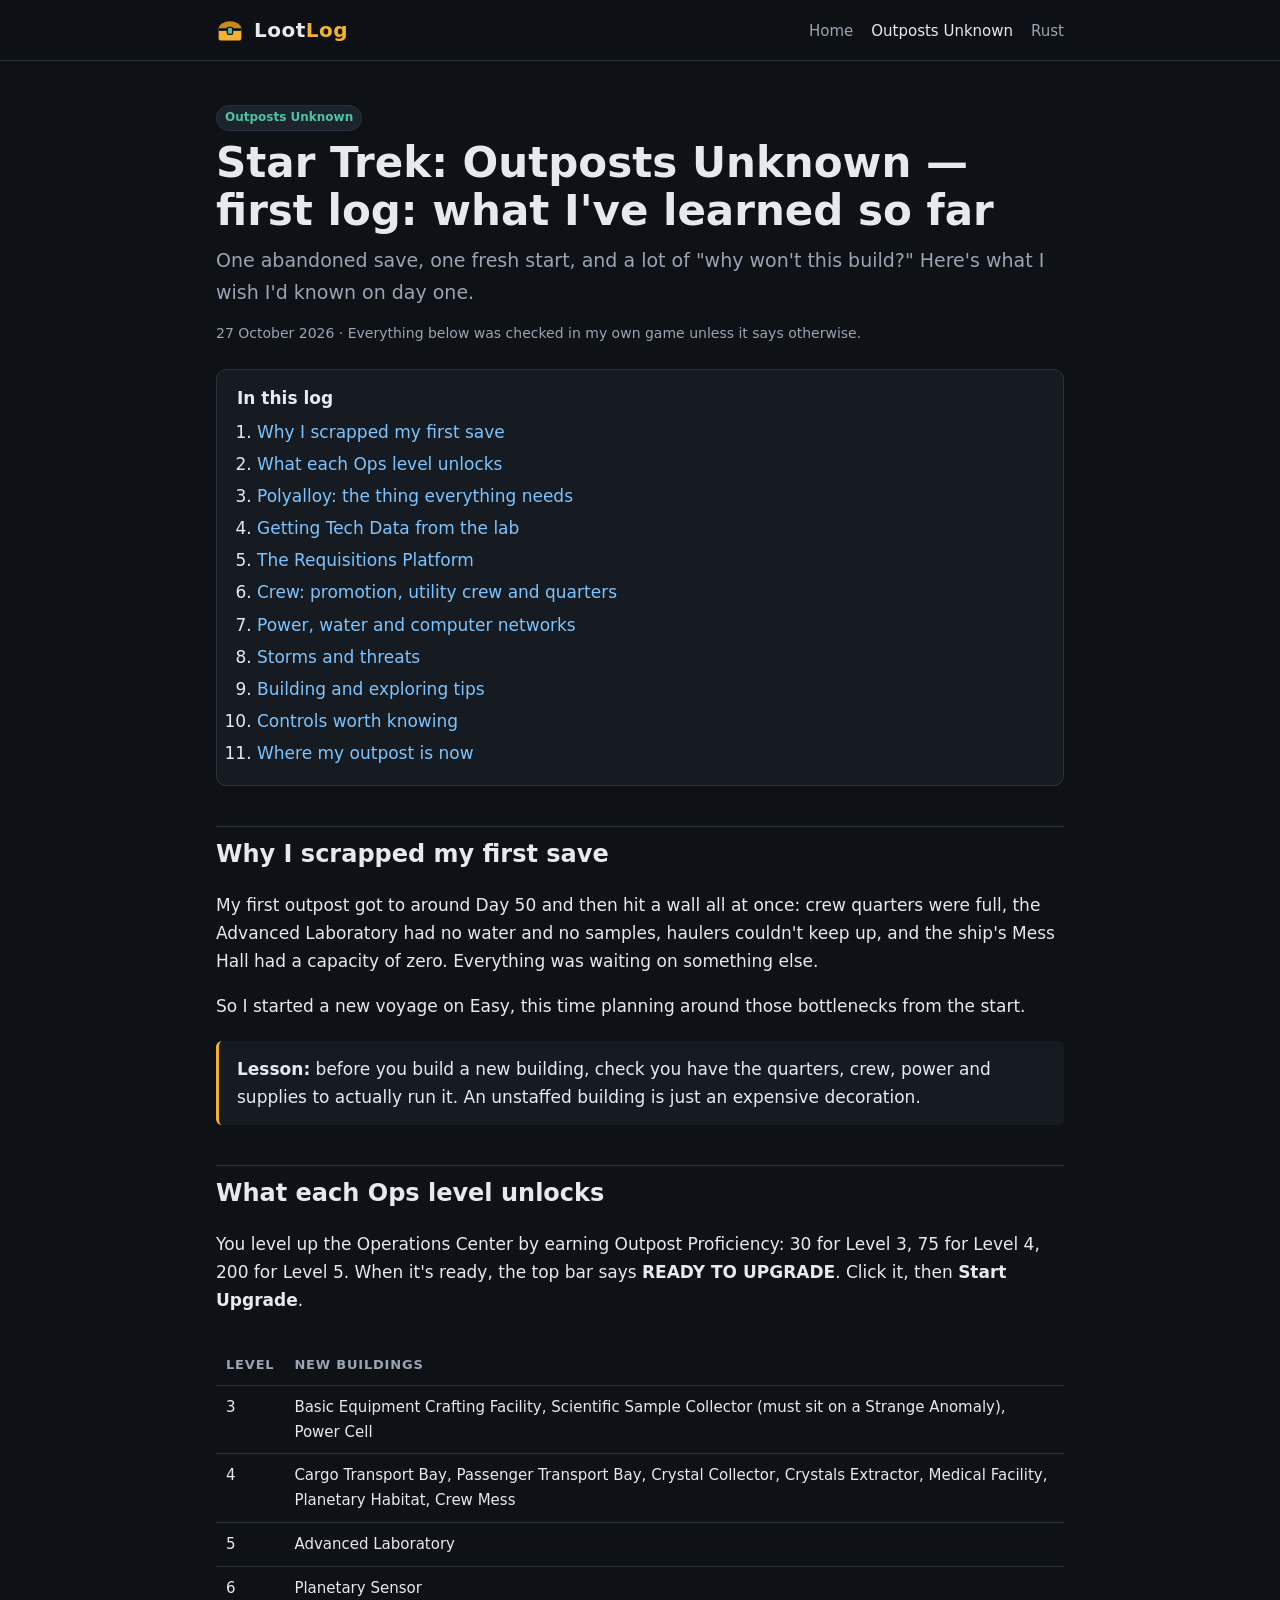
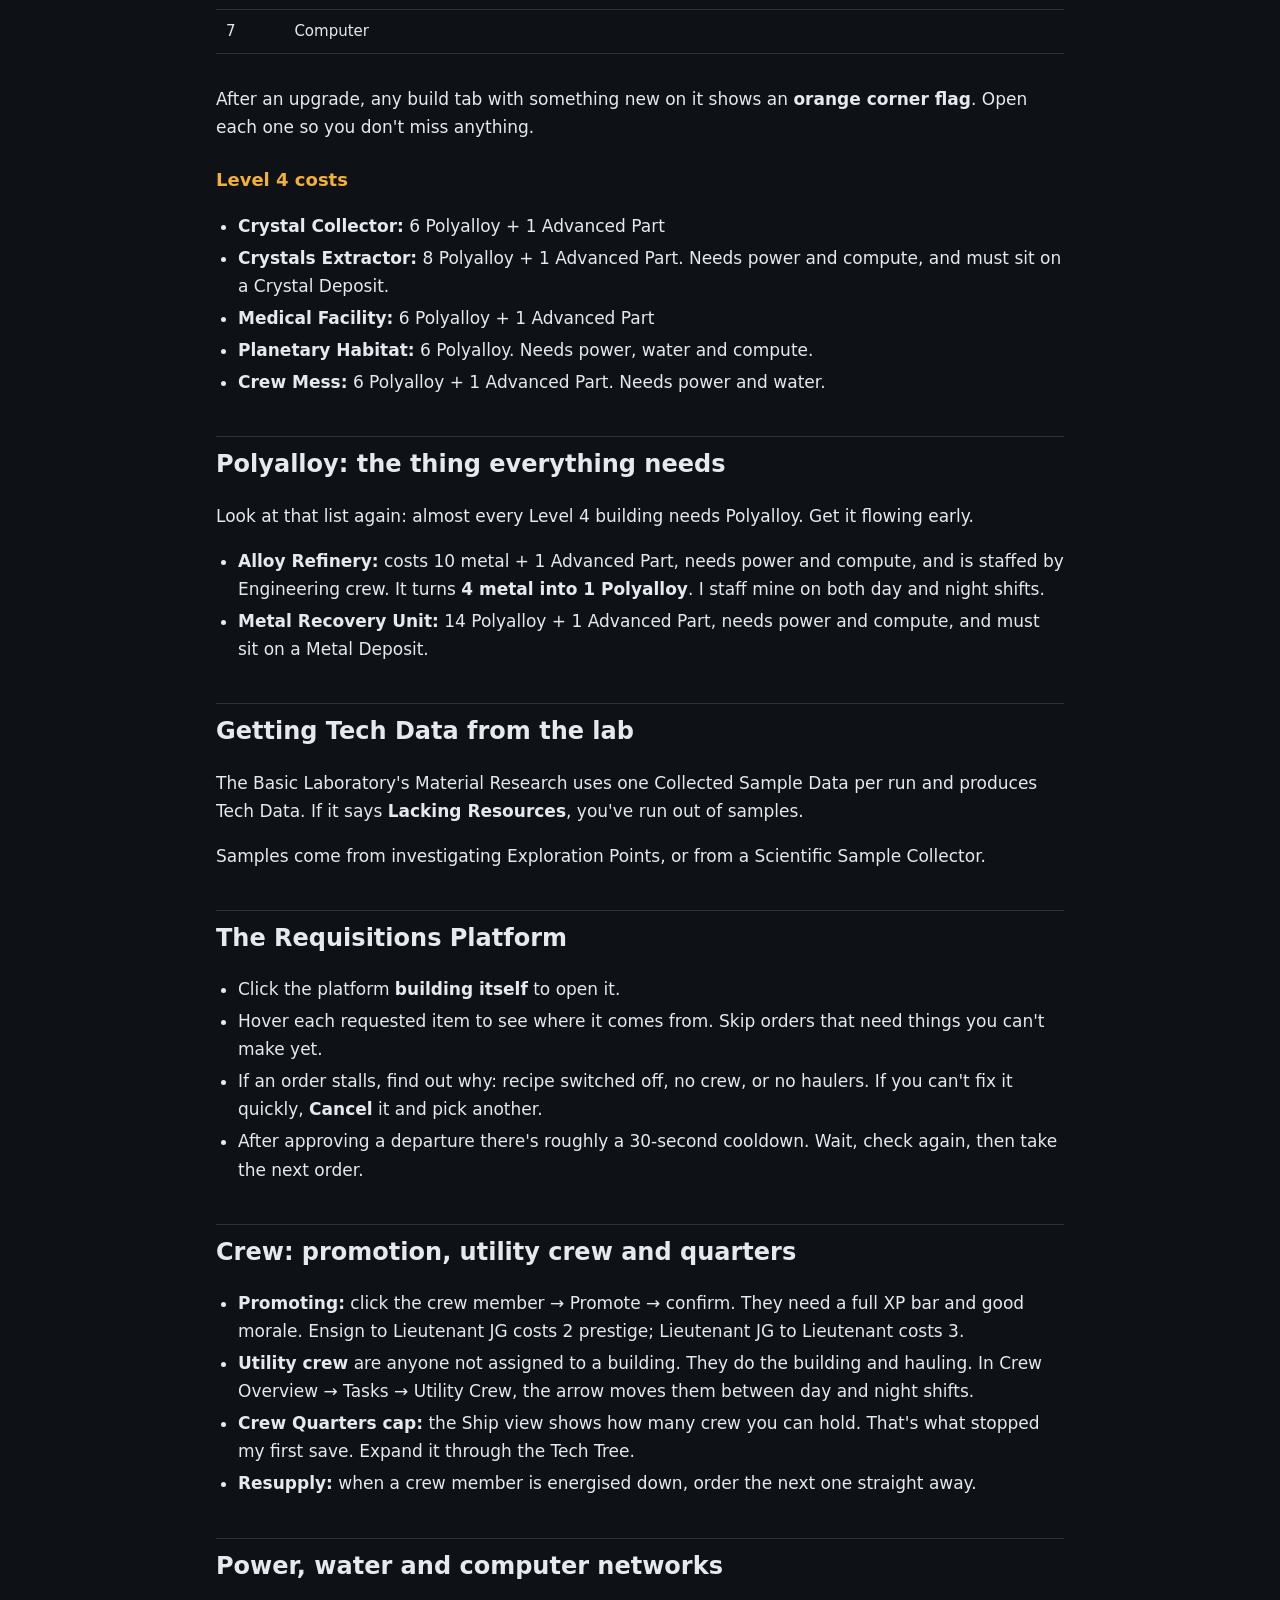
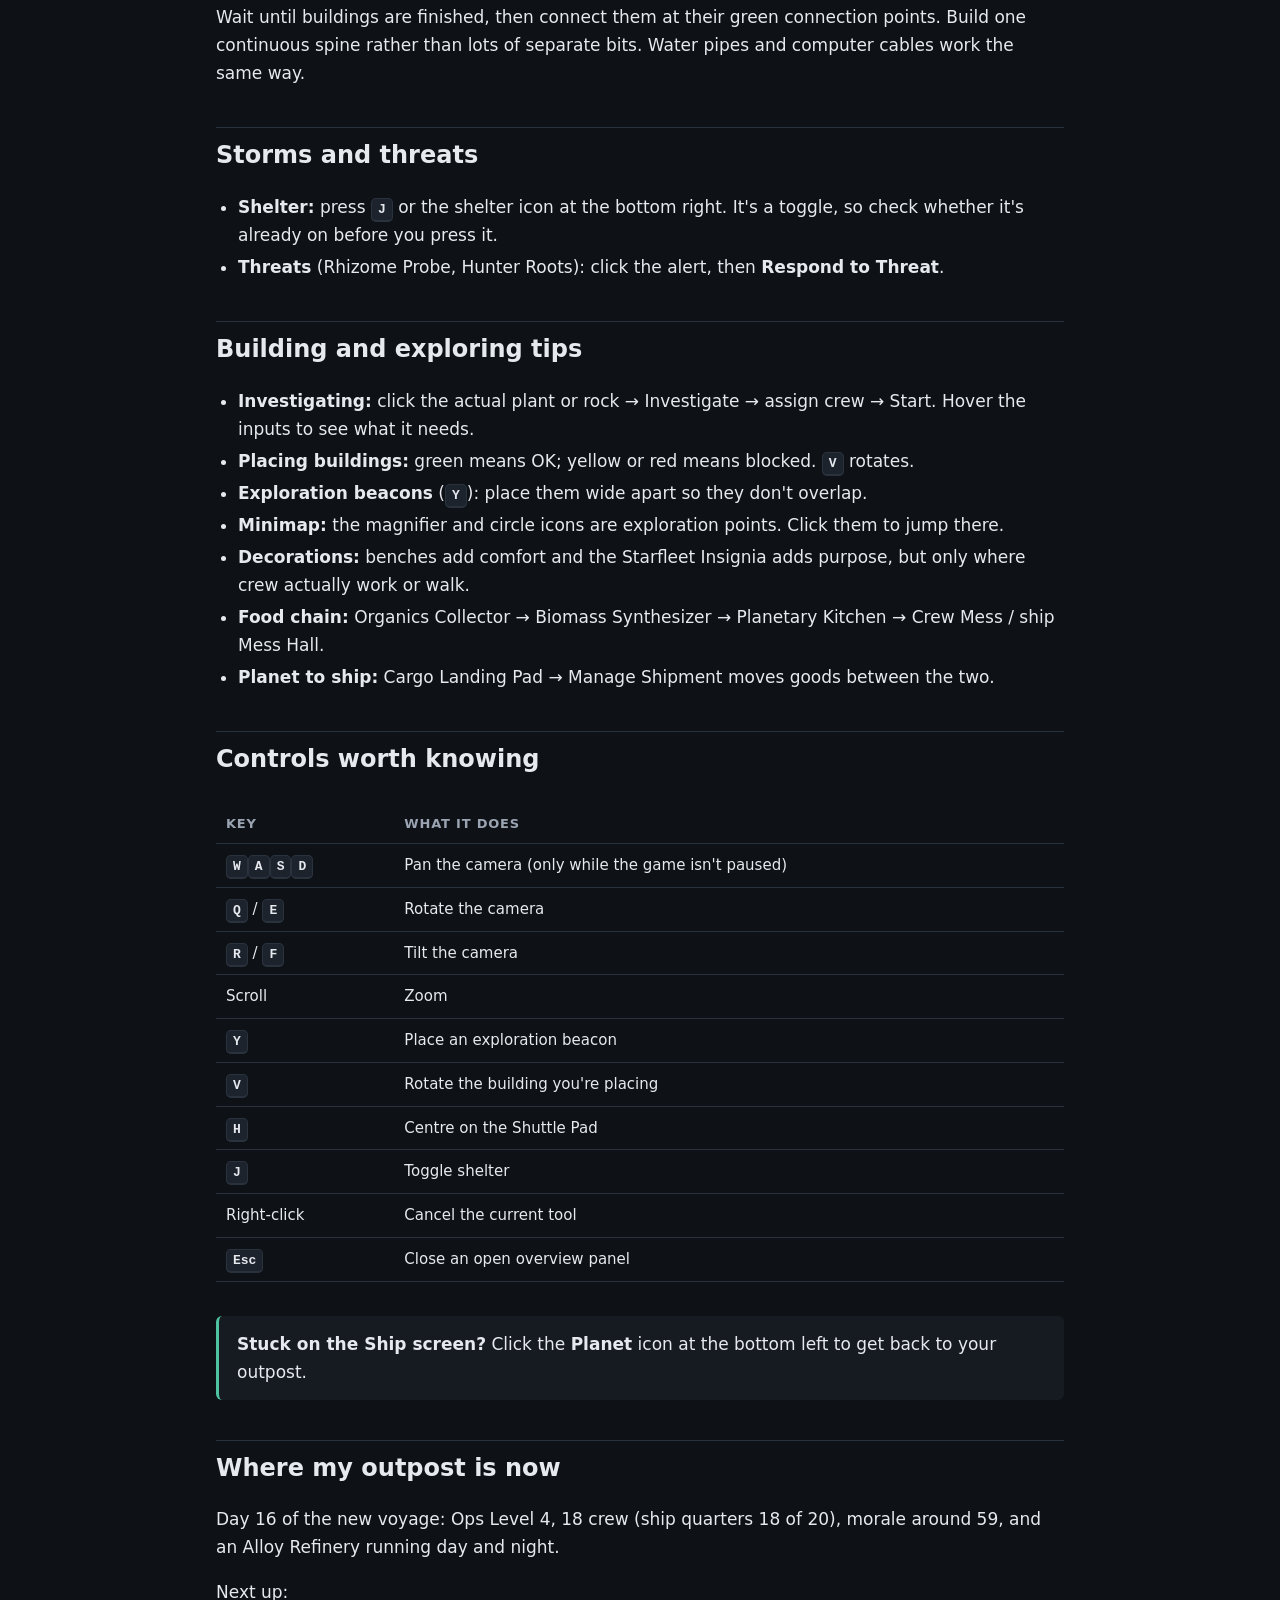
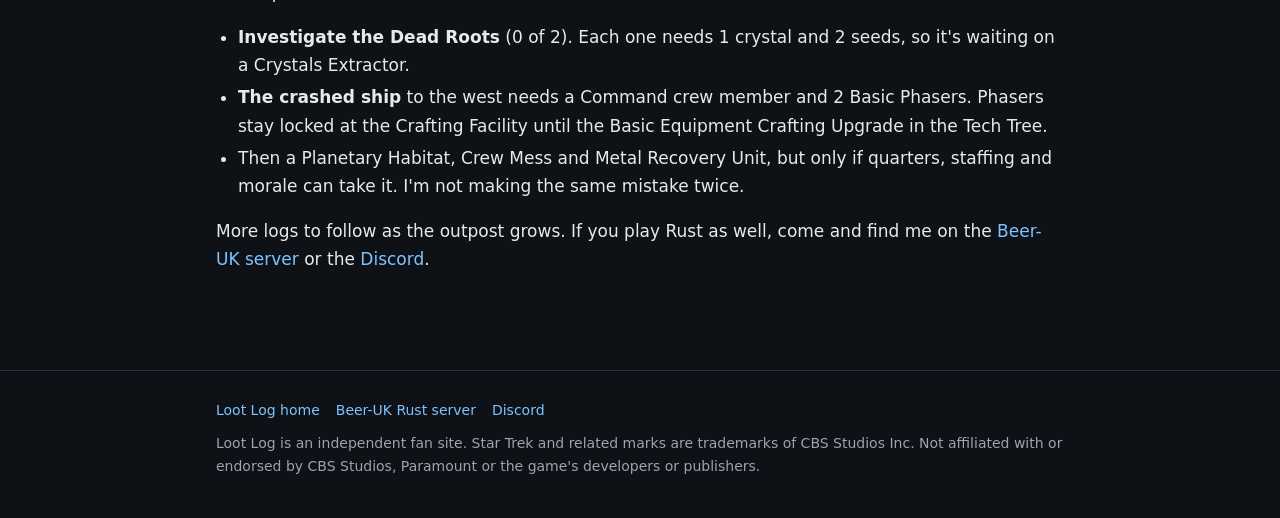
==== outposts-unknown/index.html @ 343d987d "Add files via upload" ====
<!doctype html>
<html lang="en-GB">
<head>
<meta charset="utf-8">
<meta name="viewport" content="width=device-width,initial-scale=1">
<title>Star Trek: Outposts Unknown — beginner's tips and what I've learned | Loot Log</title>
<meta name="description" content="Star Trek: Outposts Unknown beginner's tips from a new player: what each Ops level unlocks, Polyalloy and the Alloy Refinery, the Requisitions Platform, crew promotion, storms, and the key controls.">
<link rel="canonical" href="https://lootlog.co.uk/outposts-unknown/">
<link rel="icon" href="/favicon.svg" type="image/svg+xml">
<link rel="stylesheet" href="/style.css">
<meta property="og:title" content="Star Trek: Outposts Unknown — first log">
<meta property="og:description" content="What each Ops level unlocks, why Polyalloy matters, and the controls you need to know.">
<meta property="og:url" content="https://lootlog.co.uk/outposts-unknown/">
<meta property="og:type" content="article">
</head>
<body>
<header class="top"><div class="wrap">
  <a class="brand" href="/"><img src="/favicon.svg" alt="" width="28" height="28"><span>Loot<b>Log</b></span></a>
  <nav><a href="/">Home</a><a href="/outposts-unknown/" aria-current="page"><span class="long">Outposts Unknown</span><span class="short">Outposts</span></a><a href="https://beer-uk.co.uk">Rust</a></nav>
</div></header>

<main class="wrap">
<article>
  <span class="tag">Outposts Unknown</span>
  <h1>Star Trek: Outposts Unknown — first log: what I've learned so far</h1>
  <p class="lede">One abandoned save, one fresh start, and a lot of "why won't this build?" Here's what I wish I'd known on day one.</p>
  <p class="byline">27 October 2026 · Everything below was checked in my own game unless it says otherwise.</p>

  <div class="toc"><strong>In this log</strong>
    <ol>
      <li><a href="#first-save">Why I scrapped my first save</a></li>
      <li><a href="#levels">What each Ops level unlocks</a></li>
      <li><a href="#polyalloy">Polyalloy: the thing everything needs</a></li>
      <li><a href="#lab">Getting Tech Data from the lab</a></li>
      <li><a href="#requisitions">The Requisitions Platform</a></li>
      <li><a href="#crew">Crew: promotion, utility crew and quarters</a></li>
      <li><a href="#networks">Power, water and computer networks</a></li>
      <li><a href="#storms">Storms and threats</a></li>
      <li><a href="#tips">Building and exploring tips</a></li>
      <li><a href="#controls">Controls worth knowing</a></li>
      <li><a href="#now">Where my outpost is now</a></li>
    </ol>
  </div>

  <h2 id="first-save">Why I scrapped my first save</h2>
  <p>My first outpost got to around Day 50 and then hit a wall all at once: crew quarters were full, the Advanced Laboratory had no water and no samples, haulers couldn't keep up, and the ship's Mess Hall had a capacity of zero. Everything was waiting on something else.</p>
  <p>So I started a new voyage on Easy, this time planning around those bottlenecks from the start.</p>
  <div class="note"><strong>Lesson:</strong> before you build a new building, check you have the quarters, crew, power and supplies to actually run it. An unstaffed building is just an expensive decoration.</div>

  <h2 id="levels">What each Ops level unlocks</h2>
  <p>You level up the Operations Center by earning Outpost Proficiency: 30 for Level 3, 75 for Level 4, 200 for Level 5. When it's ready, the top bar says <strong>READY TO UPGRADE</strong>. Click it, then <strong>Start Upgrade</strong>.</p>
  <div class="tablewrap"><table>
    <tr><th>Level</th><th>New buildings</th></tr>
    <tr><td>3</td><td>Basic Equipment Crafting Facility, Scientific Sample Collector (must sit on a Strange Anomaly), Power Cell</td></tr>
    <tr><td>4</td><td>Cargo Transport Bay, Passenger Transport Bay, Crystal Collector, Crystals Extractor, Medical Facility, Planetary Habitat, Crew Mess</td></tr>
    <tr><td>5</td><td>Advanced Laboratory</td></tr>
    <tr><td>6</td><td>Planetary Sensor</td></tr>
    <tr><td>7</td><td>Computer</td></tr>
  </table></div>
  <p>After an upgrade, any build tab with something new on it shows an <strong>orange corner flag</strong>. Open each one so you don't miss anything.</p>

  <h3>Level 4 costs</h3>
  <ul>
    <li><strong>Crystal Collector:</strong> 6 Polyalloy + 1 Advanced Part</li>
    <li><strong>Crystals Extractor:</strong> 8 Polyalloy + 1 Advanced Part. Needs power and compute, and must sit on a Crystal Deposit.</li>
    <li><strong>Medical Facility:</strong> 6 Polyalloy + 1 Advanced Part</li>
    <li><strong>Planetary Habitat:</strong> 6 Polyalloy. Needs power, water and compute.</li>
    <li><strong>Crew Mess:</strong> 6 Polyalloy + 1 Advanced Part. Needs power and water.</li>
  </ul>

  <h2 id="polyalloy">Polyalloy: the thing everything needs</h2>
  <p>Look at that list again: almost every Level 4 building needs Polyalloy. Get it flowing early.</p>
  <ul>
    <li><strong>Alloy Refinery:</strong> costs 10 metal + 1 Advanced Part, needs power and compute, and is staffed by Engineering crew. It turns <strong>4 metal into 1 Polyalloy</strong>. I staff mine on both day and night shifts.</li>
    <li><strong>Metal Recovery Unit:</strong> 14 Polyalloy + 1 Advanced Part, needs power and compute, and must sit on a Metal Deposit.</li>
  </ul>

  <h2 id="lab">Getting Tech Data from the lab</h2>
  <p>The Basic Laboratory's Material Research uses one Collected Sample Data per run and produces Tech Data. If it says <strong>Lacking Resources</strong>, you've run out of samples.</p>
  <p>Samples come from investigating Exploration Points, or from a Scientific Sample Collector.</p>

  <h2 id="requisitions">The Requisitions Platform</h2>
  <ul>
    <li>Click the platform <strong>building itself</strong> to open it.</li>
    <li>Hover each requested item to see where it comes from. Skip orders that need things you can't make yet.</li>
    <li>If an order stalls, find out why: recipe switched off, no crew, or no haulers. If you can't fix it quickly, <strong>Cancel</strong> it and pick another.</li>
    <li>After approving a departure there's roughly a 30-second cooldown. Wait, check again, then take the next order.</li>
  </ul>

  <h2 id="crew">Crew: promotion, utility crew and quarters</h2>
  <ul>
    <li><strong>Promoting:</strong> click the crew member → Promote → confirm. They need a full XP bar and good morale. Ensign to Lieutenant JG costs 2 prestige; Lieutenant JG to Lieutenant costs 3.</li>
    <li><strong>Utility crew</strong> are anyone not assigned to a building. They do the building and hauling. In Crew Overview → Tasks → Utility Crew, the arrow moves them between day and night shifts.</li>
    <li><strong>Crew Quarters cap:</strong> the Ship view shows how many crew you can hold. That's what stopped my first save. Expand it through the Tech Tree.</li>
    <li><strong>Resupply:</strong> when a crew member is energised down, order the next one straight away.</li>
  </ul>

  <h2 id="networks">Power, water and computer networks</h2>
  <p>Wait until buildings are finished, then connect them at their green connection points. Build one continuous spine rather than lots of separate bits. Water pipes and computer cables work the same way.</p>

  <h2 id="storms">Storms and threats</h2>
  <ul>
    <li><strong>Shelter:</strong> press <kbd>J</kbd> or the shelter icon at the bottom right. It's a toggle, so check whether it's already on before you press it.</li>
    <li><strong>Threats</strong> (Rhizome Probe, Hunter Roots): click the alert, then <strong>Respond to Threat</strong>.</li>
  </ul>

  <h2 id="tips">Building and exploring tips</h2>
  <ul>
    <li><strong>Investigating:</strong> click the actual plant or rock → Investigate → assign crew → Start. Hover the inputs to see what it needs.</li>
    <li><strong>Placing buildings:</strong> green means OK; yellow or red means blocked. <kbd>V</kbd> rotates.</li>
    <li><strong>Exploration beacons</strong> (<kbd>Y</kbd>): place them wide apart so they don't overlap.</li>
    <li><strong>Minimap:</strong> the magnifier and circle icons are exploration points. Click them to jump there.</li>
    <li><strong>Decorations:</strong> benches add comfort and the Starfleet Insignia adds purpose, but only where crew actually work or walk.</li>
    <li><strong>Food chain:</strong> Organics Collector → Biomass Synthesizer → Planetary Kitchen → Crew Mess / ship Mess Hall.</li>
    <li><strong>Planet to ship:</strong> Cargo Landing Pad → Manage Shipment moves goods between the two.</li>
  </ul>

  <h2 id="controls">Controls worth knowing</h2>
  <div class="tablewrap"><table>
    <tr><th>Key</th><th>What it does</th></tr>
    <tr><td><kbd>W</kbd><kbd>A</kbd><kbd>S</kbd><kbd>D</kbd></td><td>Pan the camera (only while the game isn't paused)</td></tr>
    <tr><td><kbd>Q</kbd> / <kbd>E</kbd></td><td>Rotate the camera</td></tr>
    <tr><td><kbd>R</kbd> / <kbd>F</kbd></td><td>Tilt the camera</td></tr>
    <tr><td>Scroll</td><td>Zoom</td></tr>
    <tr><td><kbd>Y</kbd></td><td>Place an exploration beacon</td></tr>
    <tr><td><kbd>V</kbd></td><td>Rotate the building you're placing</td></tr>
    <tr><td><kbd>H</kbd></td><td>Centre on the Shuttle Pad</td></tr>
    <tr><td><kbd>J</kbd></td><td>Toggle shelter</td></tr>
    <tr><td>Right-click</td><td>Cancel the current tool</td></tr>
    <tr><td><kbd>Esc</kbd></td><td>Close an open overview panel</td></tr>
  </table></div>
  <div class="note green"><strong>Stuck on the Ship screen?</strong> Click the <strong>Planet</strong> icon at the bottom left to get back to your outpost.</div>

  <h2 id="now">Where my outpost is now</h2>
  <p>Day 16 of the new voyage: Ops Level 4, 18 crew (ship quarters 18 of 20), morale around 59, and an Alloy Refinery running day and night.</p>
  <p>Next up:</p>
  <ul>
    <li><strong>Investigate the Dead Roots</strong> (0 of 2). Each one needs 1 crystal and 2 seeds, so it's waiting on a Crystals Extractor.</li>
    <li><strong>The crashed ship</strong> to the west needs a Command crew member and 2 Basic Phasers. Phasers stay locked at the Crafting Facility until the Basic Equipment Crafting Upgrade in the Tech Tree.</li>
    <li>Then a Planetary Habitat, Crew Mess and Metal Recovery Unit, but only if quarters, staffing and morale can take it. I'm not making the same mistake twice.</li>
  </ul>
  <p>More logs to follow as the outpost grows. If you play Rust as well, come and find me on the <a href="https://beer-uk.co.uk">Beer-UK server</a> or the <a href="https://discord.gg/VJSMF6MfSX">Discord</a>.</p>
</article>
</main>

<footer><div class="wrap">
  <div class="links"><a href="/">Loot Log home</a><a href="https://beer-uk.co.uk">Beer-UK Rust server</a><a href="https://discord.gg/VJSMF6MfSX">Discord</a></div>
  <p>Loot Log is an independent fan site. Star Trek and related marks are trademarks of CBS Studios Inc. Not affiliated with or endorsed by CBS Studios, Paramount or the game's developers or publishers.</p>
</div></footer>
</body>
</html>
---- style.css ----
:root{
  --bg:#0e1116;--panel:#161b22;--panel2:#1c232c;--line:#2a323d;
  --text:#e6e9ee;--muted:#9aa4b2;--accent:#f2b134;--accent2:#4fc3a1;--link:#7cc4ff;
  --radius:10px;--max:880px;
}
*{box-sizing:border-box}
html{-webkit-text-size-adjust:100%}
body{margin:0;background:var(--bg);color:var(--text);
  font:17px/1.65 "Inter",system-ui,-apple-system,"Segoe UI",Roboto,sans-serif}
a{color:var(--link);text-decoration:none}
a:hover{text-decoration:underline}
.wrap{max-width:var(--max);margin:0 auto;padding:0 16px}

/* header */
.top{border-bottom:1px solid var(--line);background:rgba(14,17,22,.92);position:sticky;top:0;z-index:5;backdrop-filter:blur(6px)}
.top .wrap{display:flex;align-items:center;justify-content:space-between;gap:12px;height:60px}
.brand{display:flex;align-items:center;gap:10px;color:var(--text);font-weight:800;letter-spacing:.5px;font-size:20px}
.brand:hover{text-decoration:none}
.brand svg{width:28px;height:28px}
.brand b{color:var(--accent)}
nav{white-space:nowrap}
.short{display:none}
nav a{color:var(--muted);margin-left:18px;font-size:15px}
nav a:hover,nav a[aria-current]{color:var(--text);text-decoration:none}

/* hero */
.hero{padding:56px 0 32px}
.hero h1{font-size:clamp(32px,6vw,52px);line-height:1.1;margin:0 0 14px;font-weight:800}
.hero h1 span{color:var(--accent)}
.hero p{color:var(--muted);font-size:19px;max-width:620px;margin:0}

/* cards */
h2.sec{font-size:13px;text-transform:uppercase;letter-spacing:1.5px;color:var(--muted);margin:40px 0 14px}
.cards{display:grid;gap:14px}
.card{display:block;background:var(--panel);border:1px solid var(--line);border-radius:var(--radius);padding:20px 22px;color:var(--text)}
a.card:hover{border-color:var(--accent);text-decoration:none}
.card .meta{font-size:13px;color:var(--muted);margin-bottom:6px}
.card h3{margin:0 0 6px;font-size:21px}
.card p{margin:0;color:var(--muted)}
.tag{display:inline-block;font-size:12px;font-weight:700;padding:2px 8px;border-radius:99px;background:var(--panel2);border:1px solid var(--line);color:var(--accent2);margin-right:6px}
.games{display:grid;grid-template-columns:repeat(auto-fit,minmax(220px,1fr));gap:14px}

/* article */
article{padding:40px 0 20px}
article h1{font-size:clamp(28px,5vw,42px);line-height:1.15;margin:8px 0 10px}
article .lede{font-size:19px;color:var(--muted);margin:0 0 8px}
article h2{font-size:24px;margin:40px 0 10px;padding-top:8px;border-top:1px solid var(--line)}
article h3{font-size:18px;margin:24px 0 6px;color:var(--accent)}
article ul{padding-left:22px}
article li{margin:4px 0}
.byline{font-size:14px;color:var(--muted)}
.note{background:var(--panel);border-left:3px solid var(--accent);border-radius:6px;padding:14px 18px;margin:20px 0}
.note.green{border-left-color:var(--accent2)}
kbd{font:600 13px/1 ui-monospace,Consolas,monospace;background:var(--panel2);border:1px solid var(--line);border-bottom-width:2px;border-radius:5px;padding:3px 6px}
table{width:100%;border-collapse:collapse;margin:14px 0;font-size:15px}
th,td{text-align:left;padding:9px 10px;border-bottom:1px solid var(--line);vertical-align:top}
th{color:var(--muted);font-weight:600;font-size:13px;text-transform:uppercase;letter-spacing:.8px}
.tablewrap{overflow-x:auto}
.toc{background:var(--panel);border:1px solid var(--line);border-radius:var(--radius);padding:14px 20px;margin:24px 0}
.toc ol{margin:6px 0 0;padding-left:20px}

/* footer */
footer{border-top:1px solid var(--line);margin-top:60px;padding:28px 0 40px;color:var(--muted);font-size:14px}
footer .links a{margin-right:16px}
footer p{margin:10px 0 0}

@media (max-width:560px){
  nav a{margin-left:12px;font-size:14px}
  .long{display:none}.short{display:inline}
  .brand{font-size:18px}
}
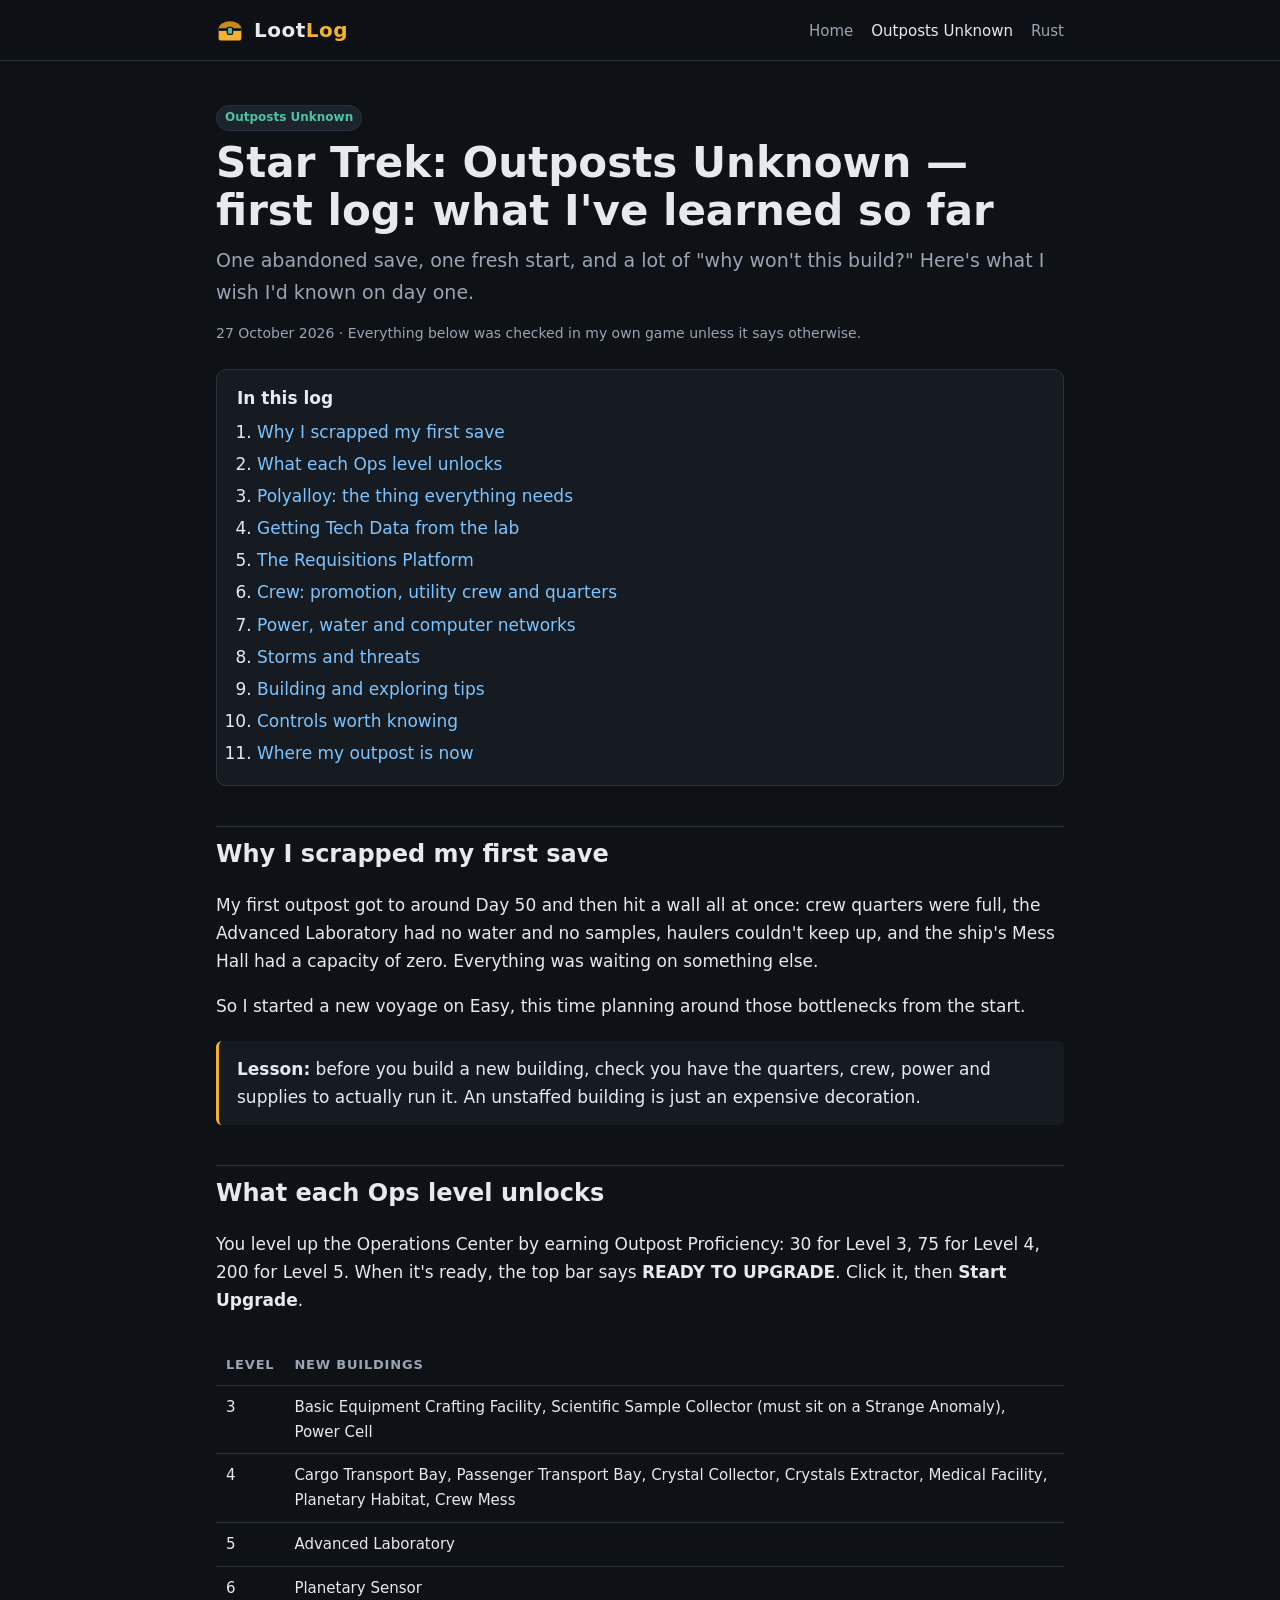
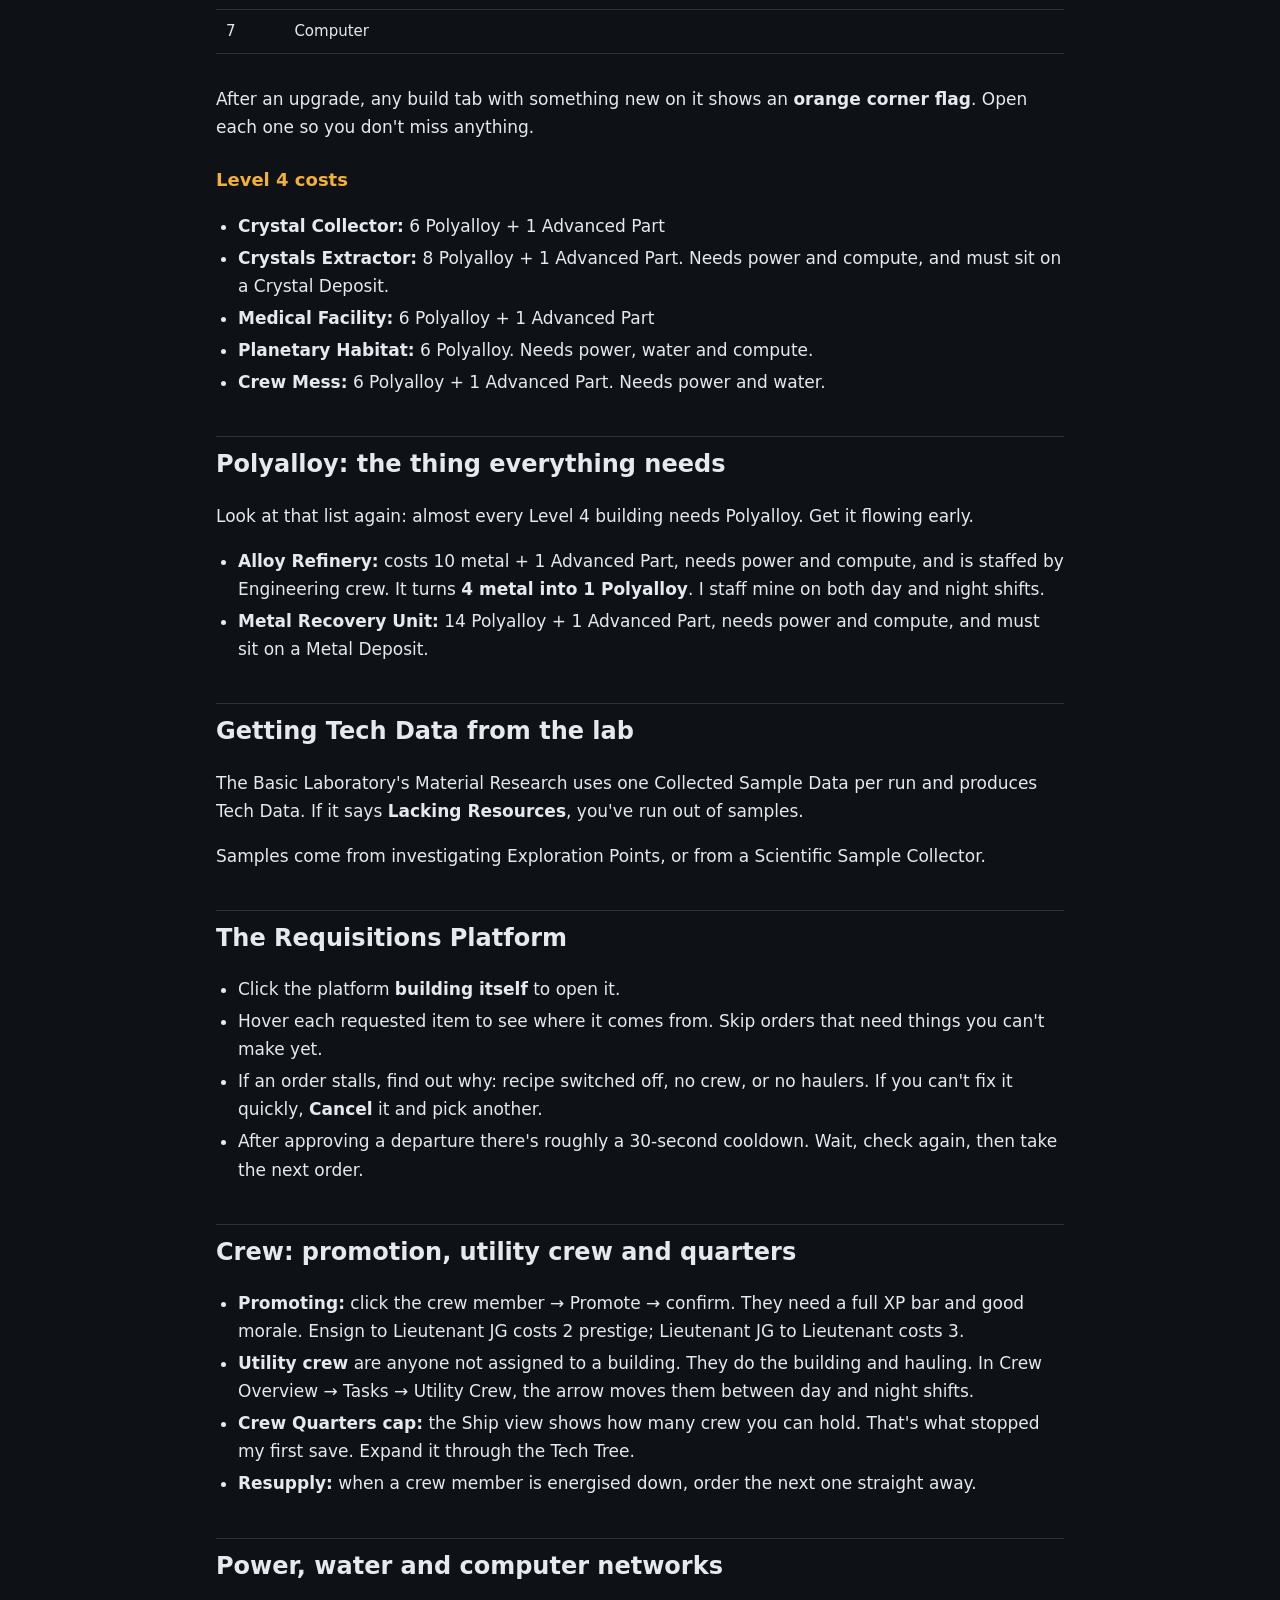
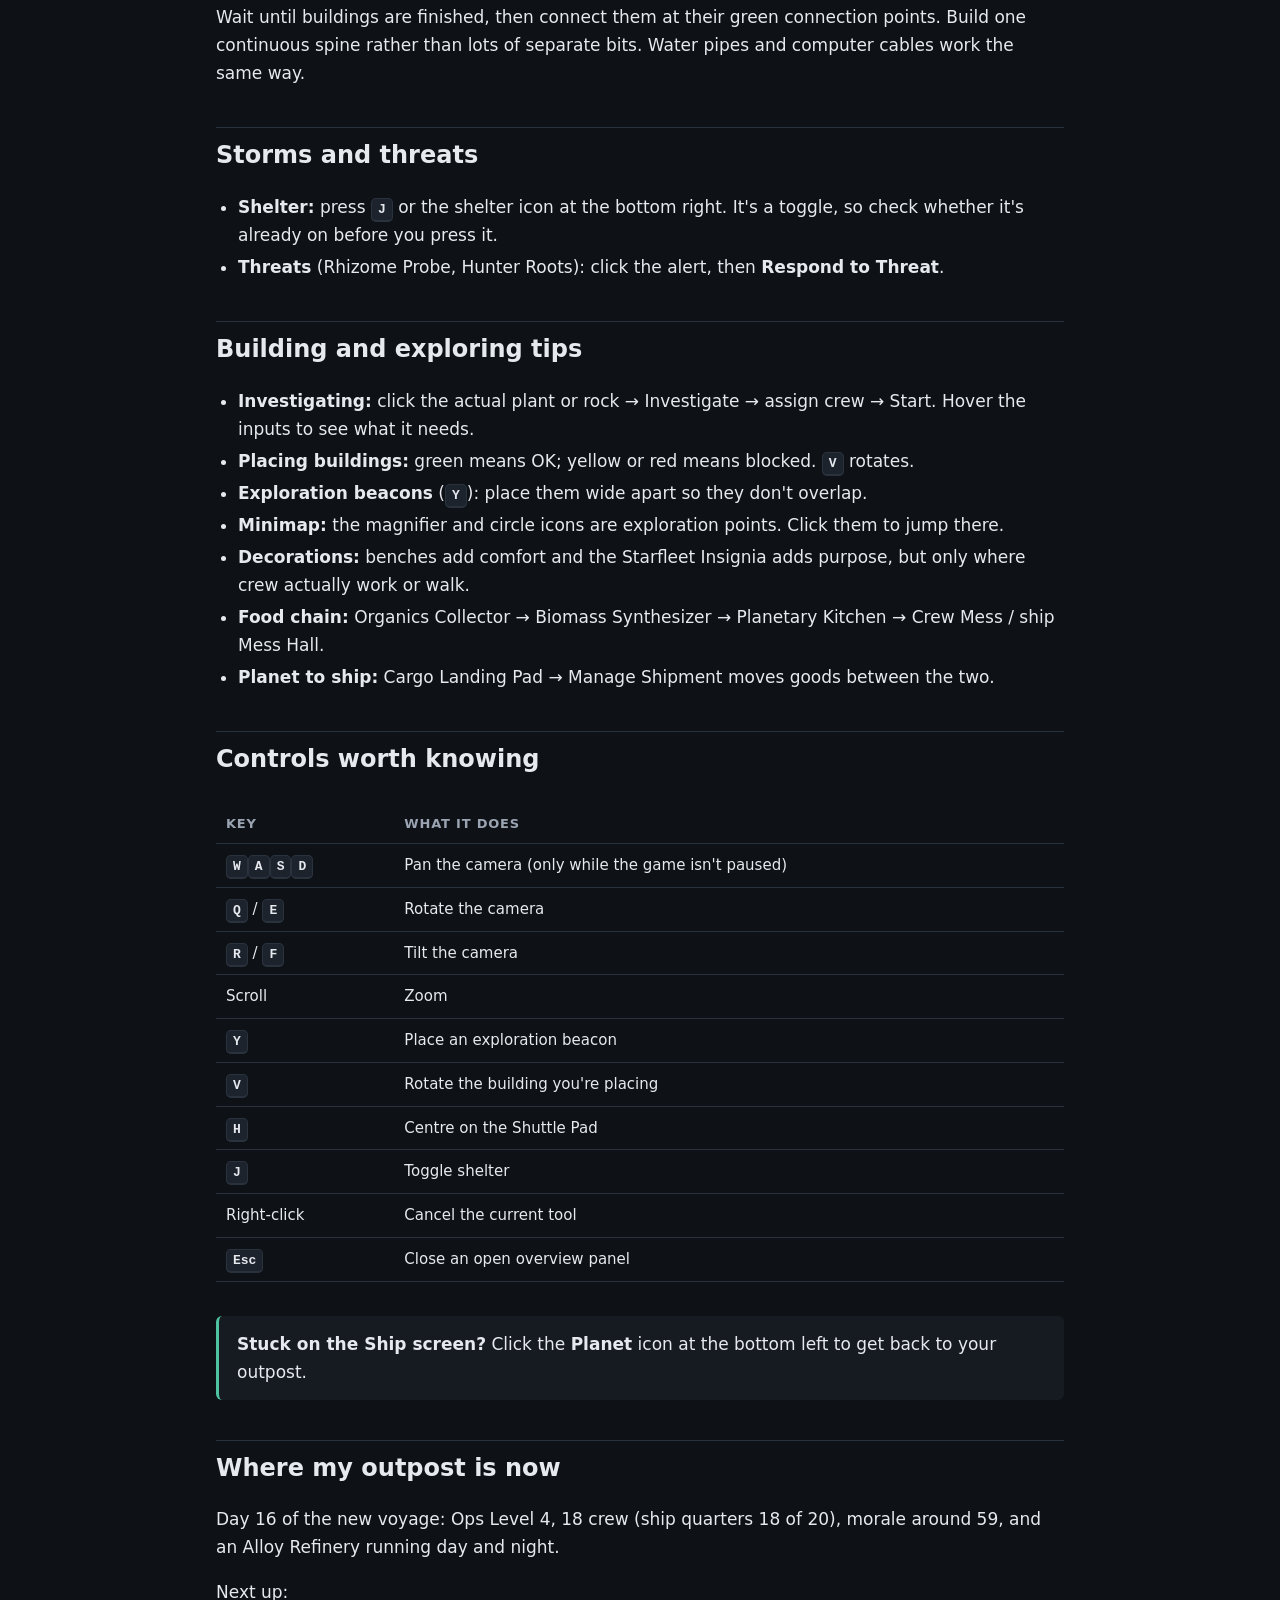
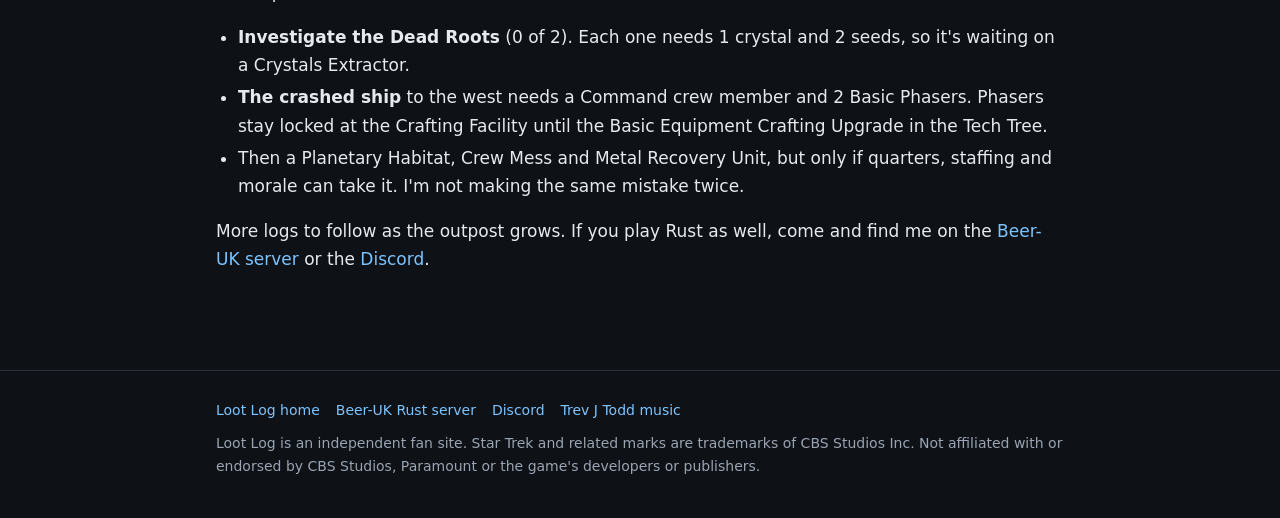
==== commit 3bac1276: "Add files via upload" ====
--- a/outposts-unknown/index.html
+++ b/outposts-unknown/index.html
@@ -144,8 +144,9 @@
 </main>
 
 <footer><div class="wrap">
-  <div class="links"><a href="/">Loot Log home</a><a href="https://beer-uk.co.uk">Beer-UK Rust server</a><a href="https://discord.gg/VJSMF6MfSX">Discord</a></div>
+  <div class="links"><a href="/">Loot Log home</a><a href="https://beer-uk.co.uk">Beer-UK Rust server</a><a href="https://discord.gg/VJSMF6MfSX">Discord</a><a href="https://trevjtodd.com">Trev J Todd music</a></div>
   <p>Loot Log is an independent fan site. Star Trek and related marks are trademarks of CBS Studios Inc. Not affiliated with or endorsed by CBS Studios, Paramount or the game's developers or publishers.</p>
 </div></footer>
+<script data-goatcounter="https://lootlog.goatcounter.com/count" async src="//gc.zgo.at/count.js"></script>
 </body>
 </html>
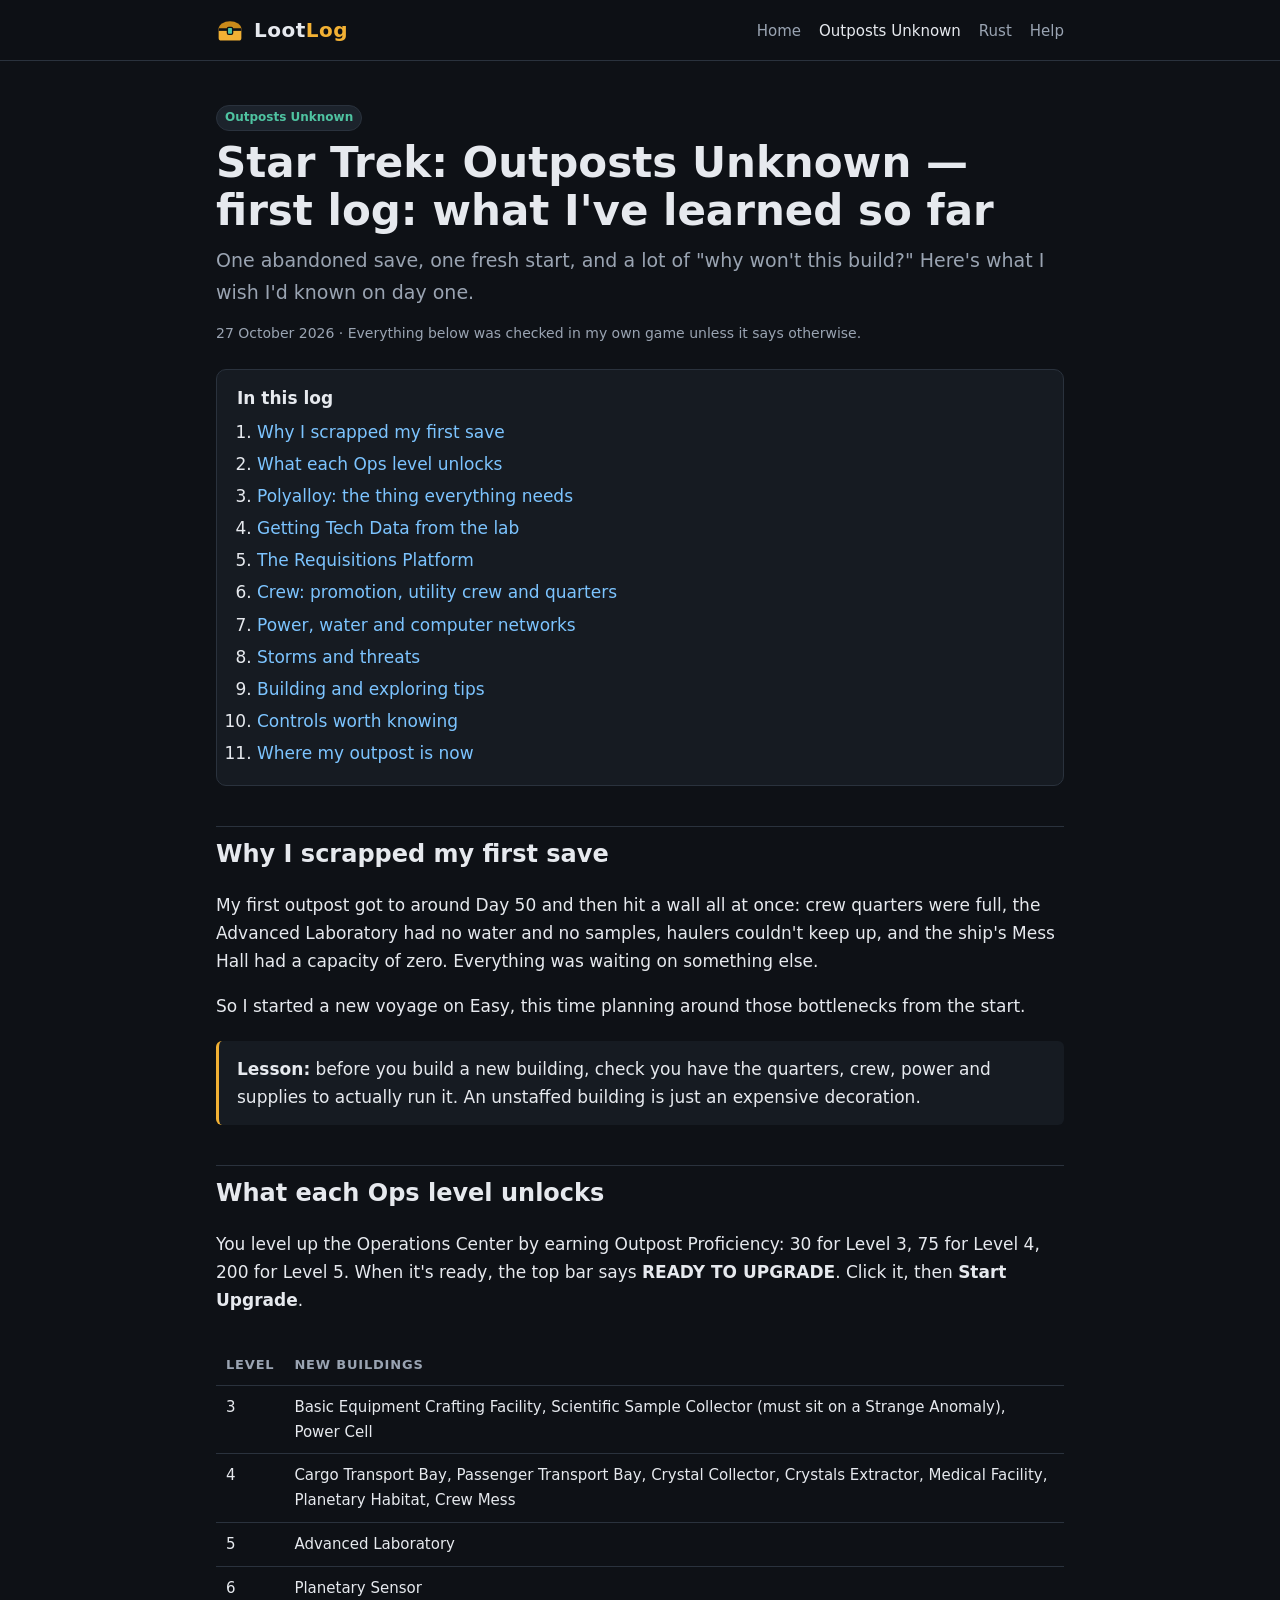
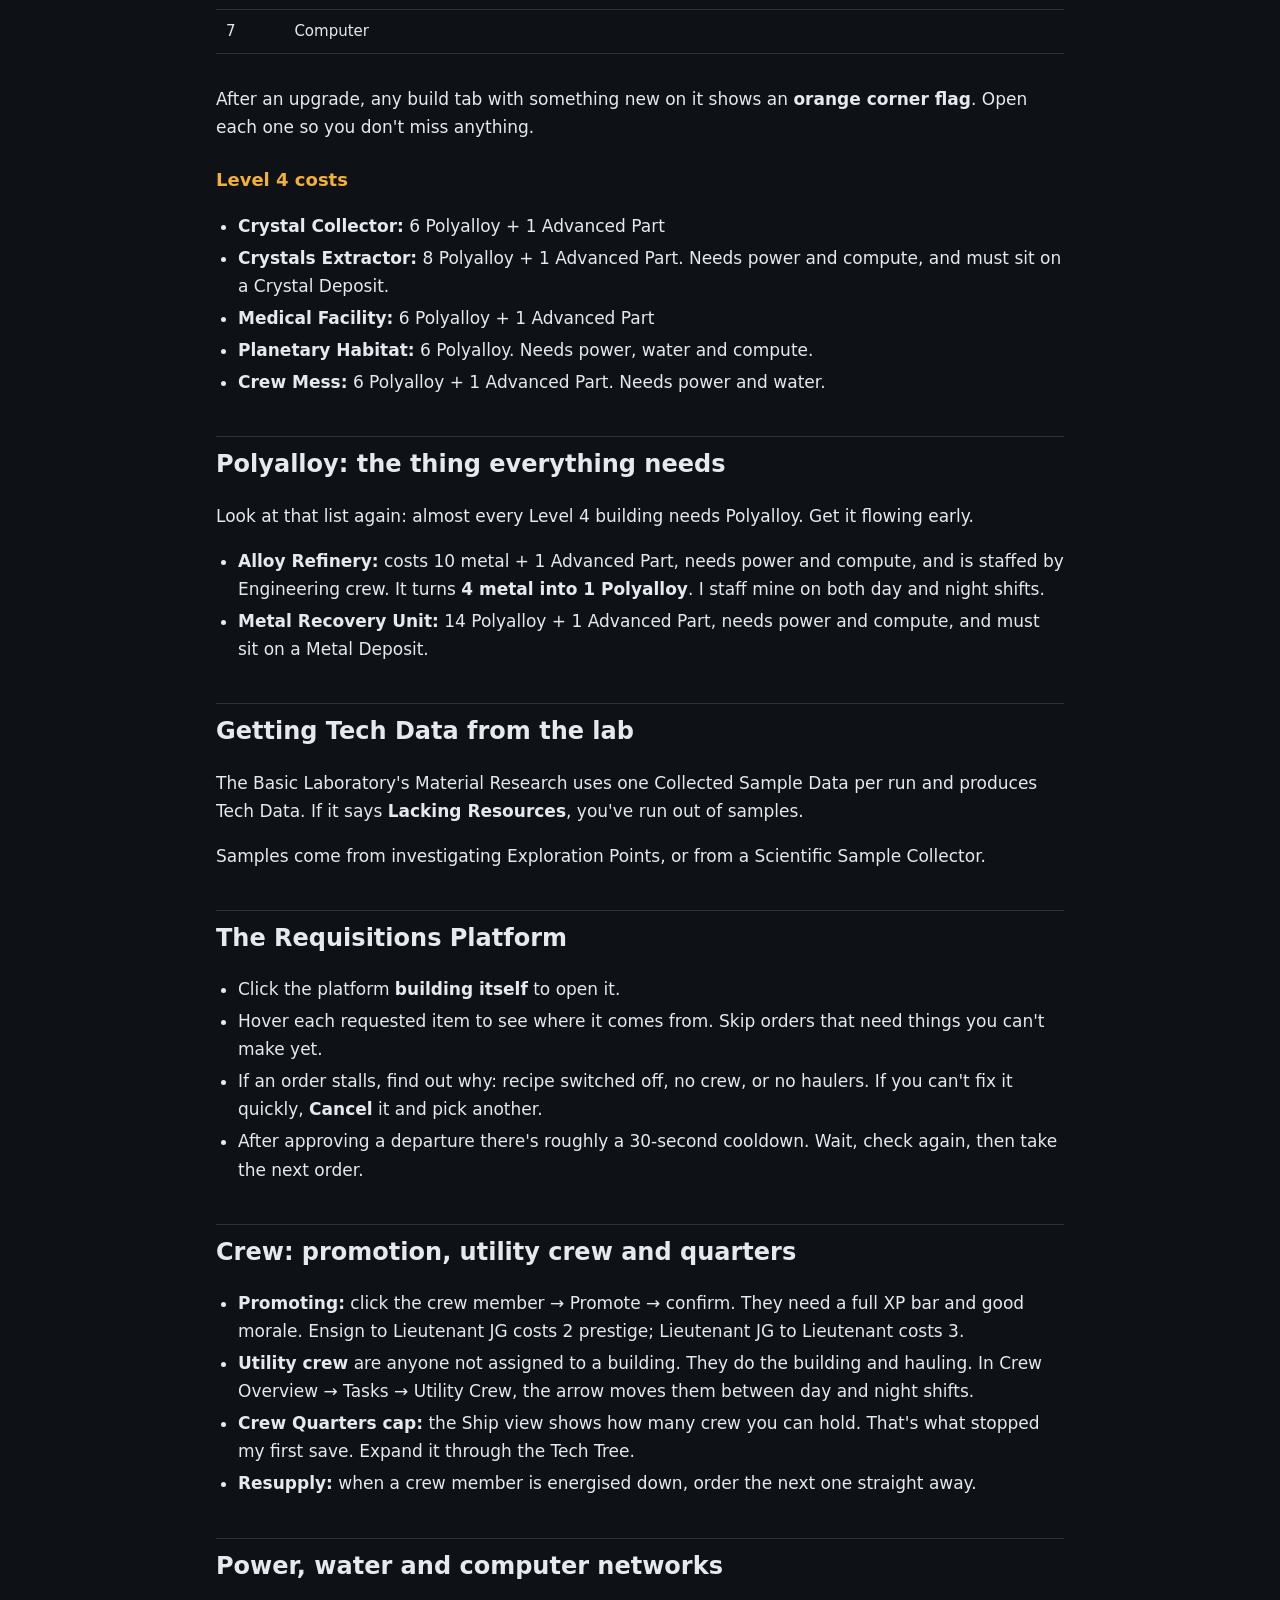
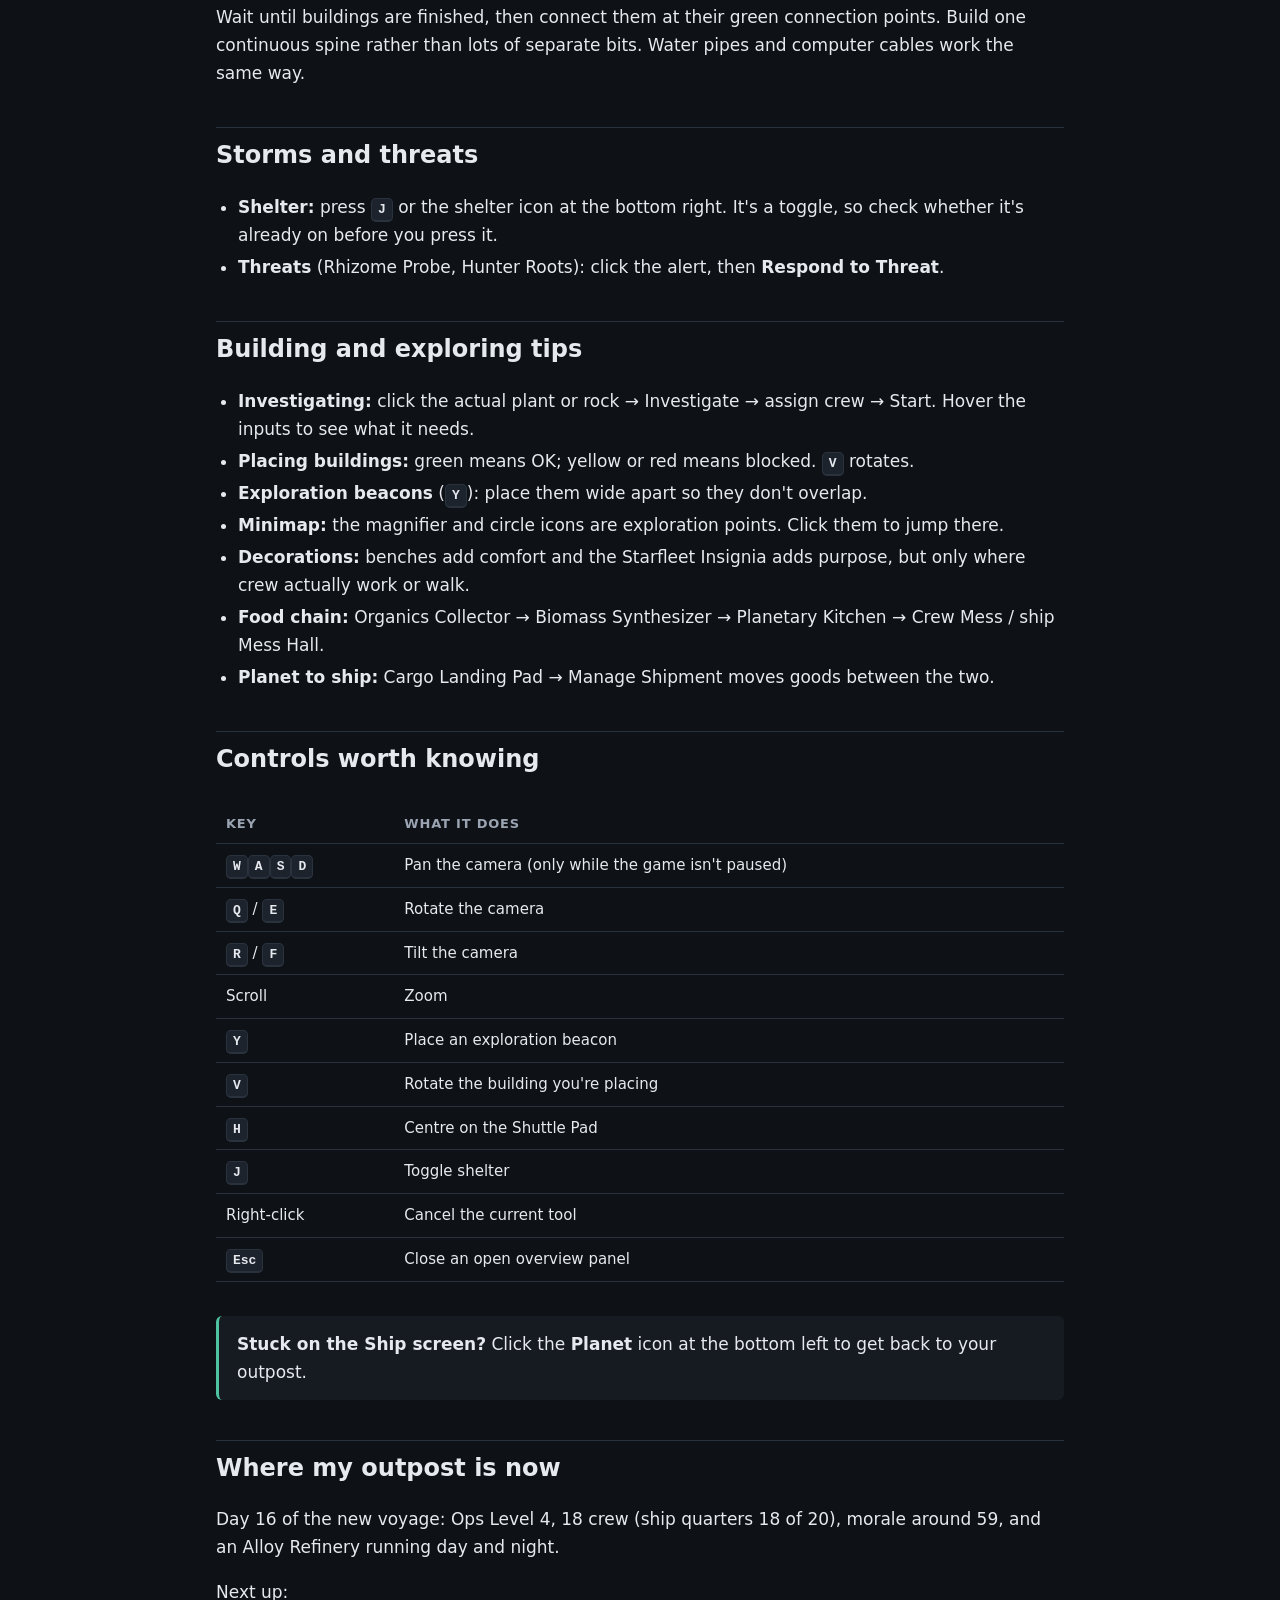
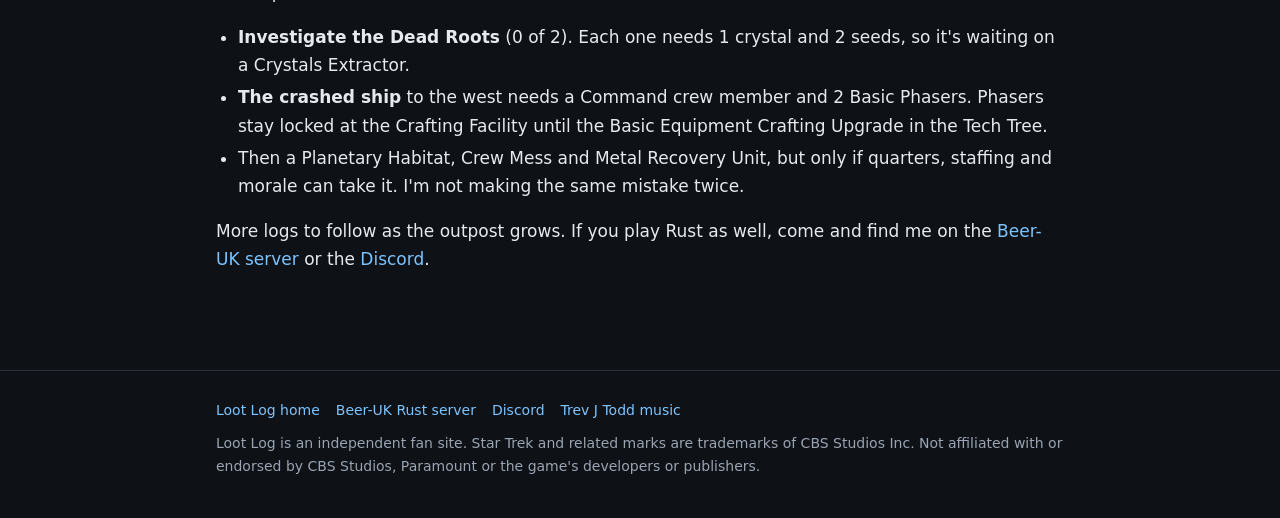
==== commit 2effc189: "Add files via upload" ====
--- a/outposts-unknown/index.html
+++ b/outposts-unknown/index.html
@@ -16,7 +16,7 @@
 <body>
 <header class="top"><div class="wrap">
   <a class="brand" href="/"><img src="/favicon.svg" alt="" width="28" height="28"><span>Loot<b>Log</b></span></a>
-  <nav><a href="/">Home</a><a href="/outposts-unknown/" aria-current="page"><span class="long">Outposts Unknown</span><span class="short">Outposts</span></a><a href="https://beer-uk.co.uk">Rust</a></nav>
+  <nav><a href="/">Home</a><a href="/outposts-unknown/" aria-current="page"><span class="long">Outposts Unknown</span><span class="short">Outposts</span></a><a href="https://beer-uk.co.uk">Rust</a><a href="/help/">Help</a></nav>
 </div></header>
 
 <main class="wrap">
--- a/style.css
+++ b/style.css
@@ -69,3 +69,19 @@
   .long{display:none}.short{display:inline}
   .brand{font-size:18px}
 }
+
+/* help form */
+form.ask{background:var(--panel);border:1px solid var(--line);border-radius:var(--radius);padding:22px;margin:24px 0}
+form.ask label{display:block;font-weight:600;font-size:15px;margin:14px 0 6px}
+form.ask label:first-of-type{margin-top:0}
+form.ask .hint{font-weight:400;color:var(--muted);font-size:13px}
+form.ask input,form.ask select,form.ask textarea{width:100%;background:var(--bg);color:var(--text);border:1px solid var(--line);border-radius:8px;padding:10px 12px;font:inherit;font-size:16px}
+form.ask textarea{min-height:140px;resize:vertical}
+form.ask input:focus,form.ask select:focus,form.ask textarea:focus{outline:2px solid var(--accent);border-color:transparent}
+form.ask button{margin-top:18px;background:var(--accent);color:#1a1300;border:0;border-radius:8px;padding:12px 22px;font-family:inherit;font-weight:700;font-size:16px;line-height:1;cursor:pointer}
+form.ask button:hover{filter:brightness(1.08)}
+.hidden{position:absolute;left:-9999px}
+.qa{background:var(--panel);border:1px solid var(--line);border-radius:var(--radius);padding:18px 22px;margin:14px 0}
+.qa .q{font-weight:700;margin:0 0 4px}
+.qa .who{font-size:13px;color:var(--muted);margin:0 0 10px}
+.qa .a{margin:0}
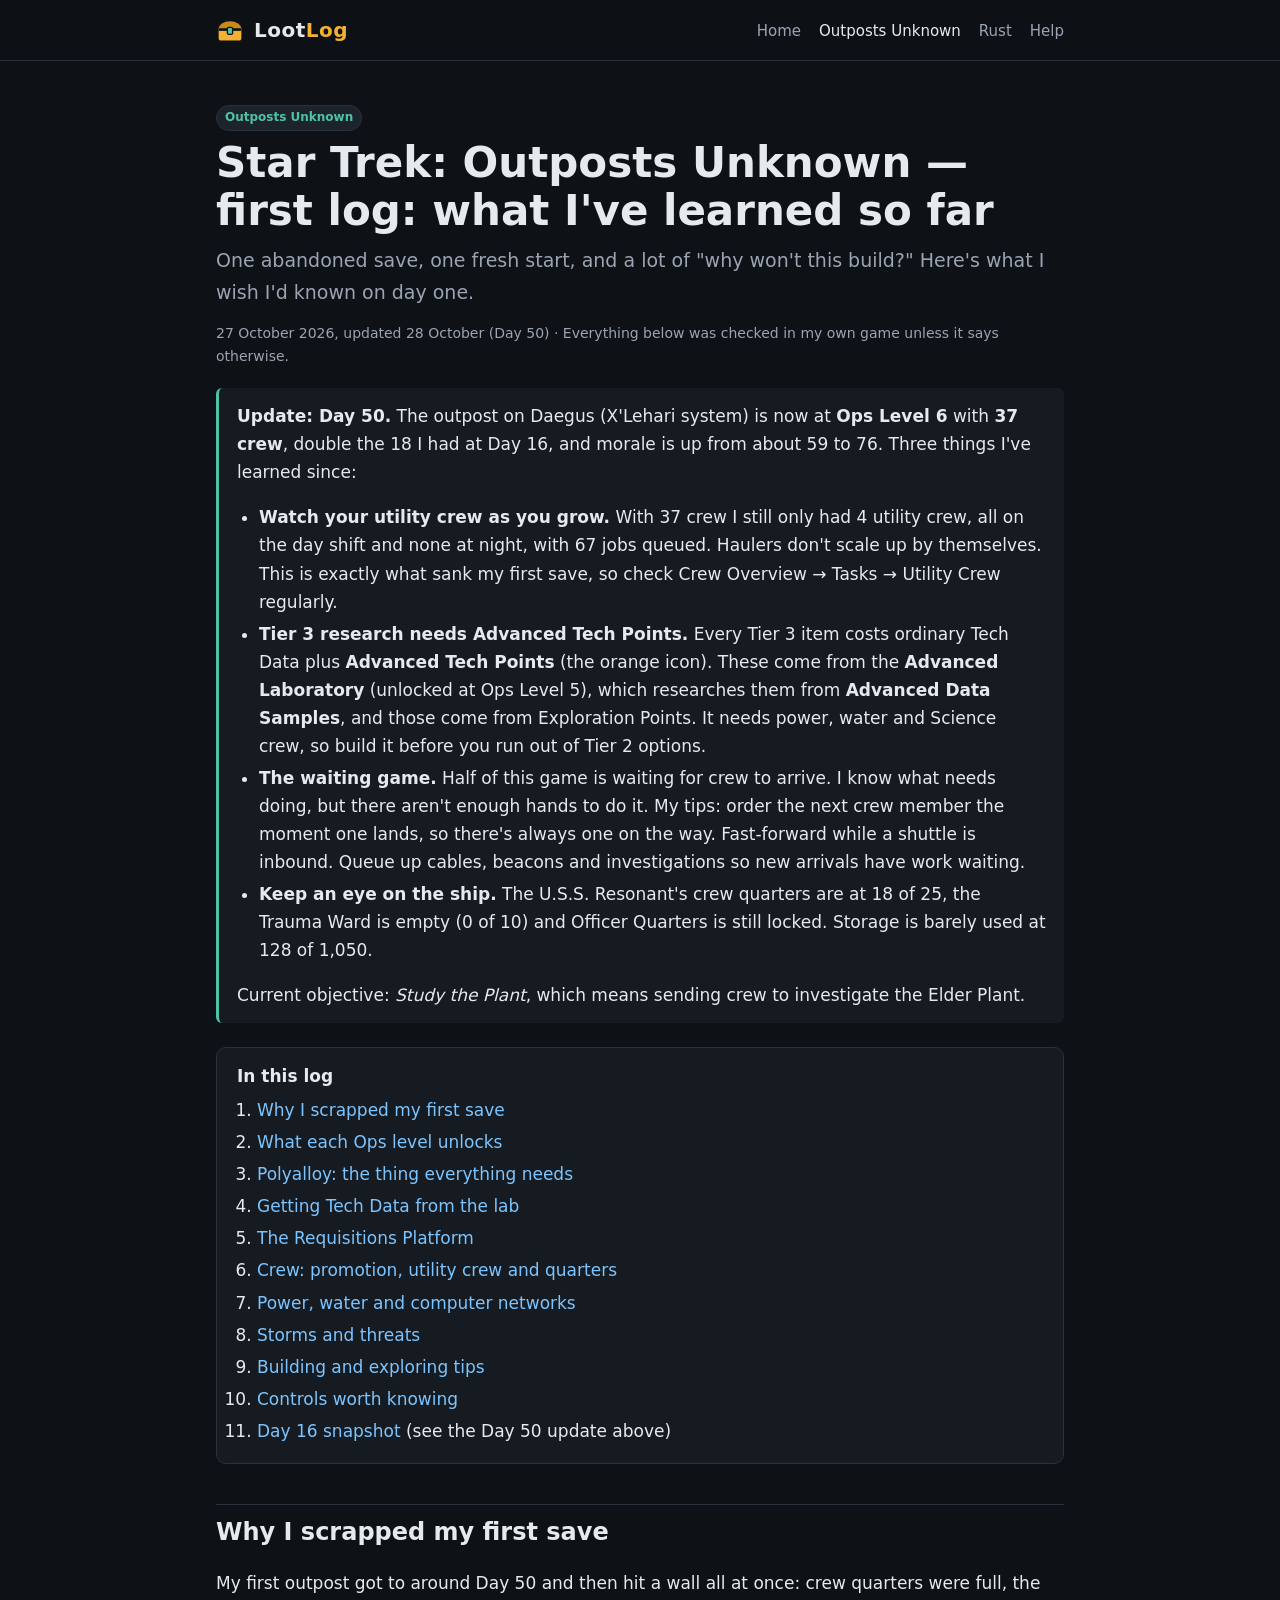
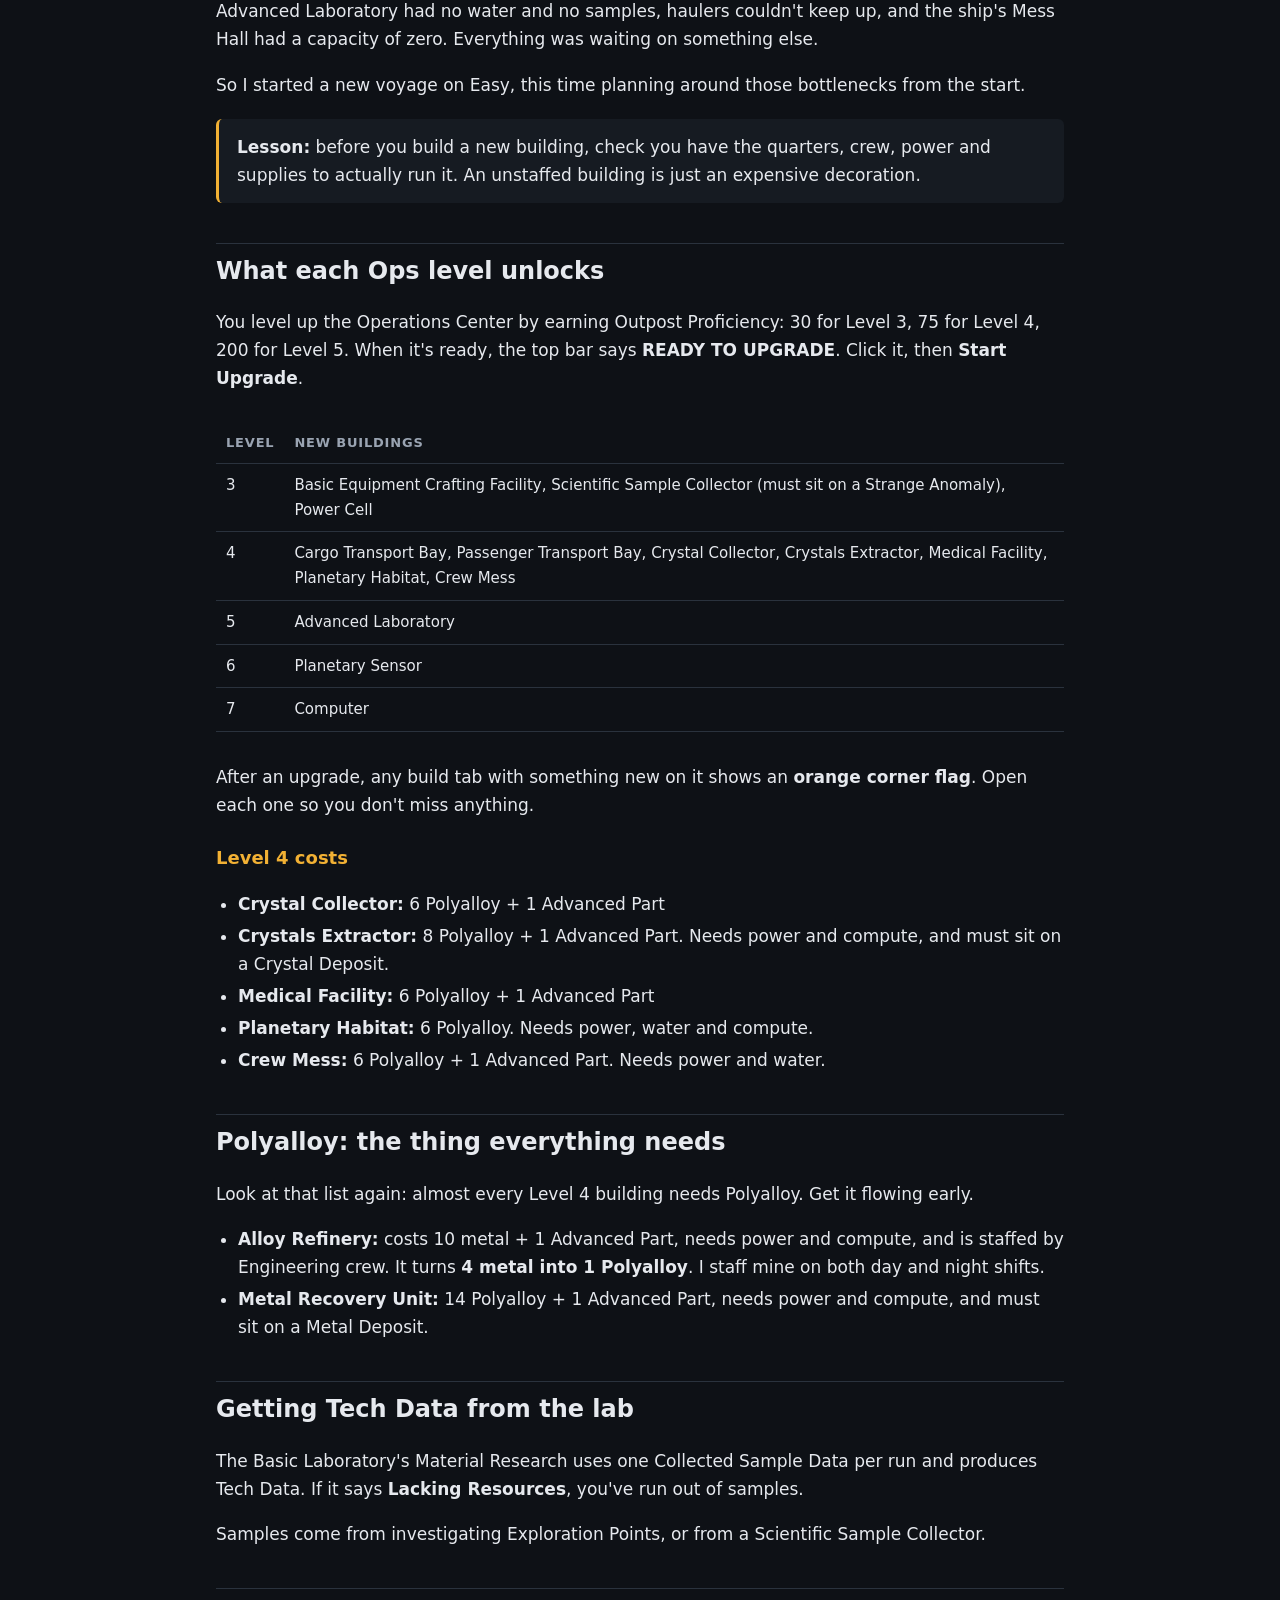
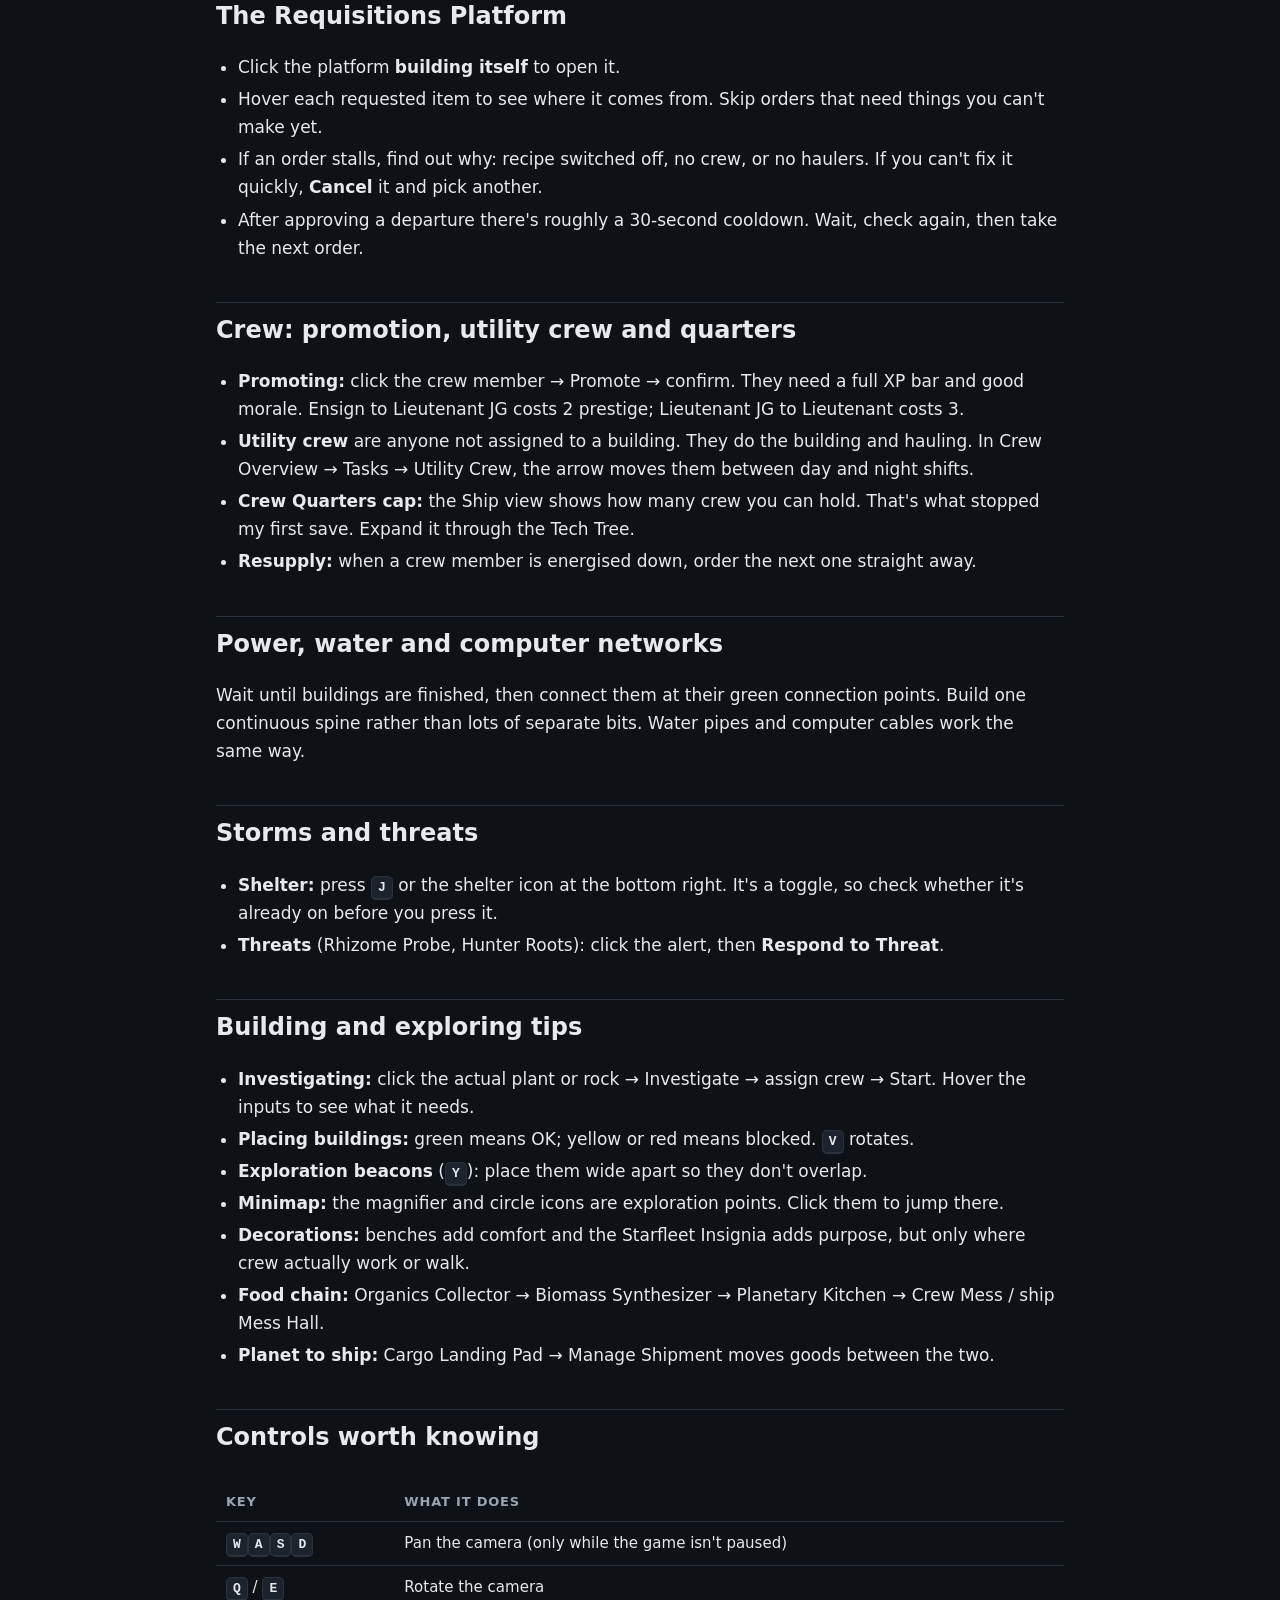
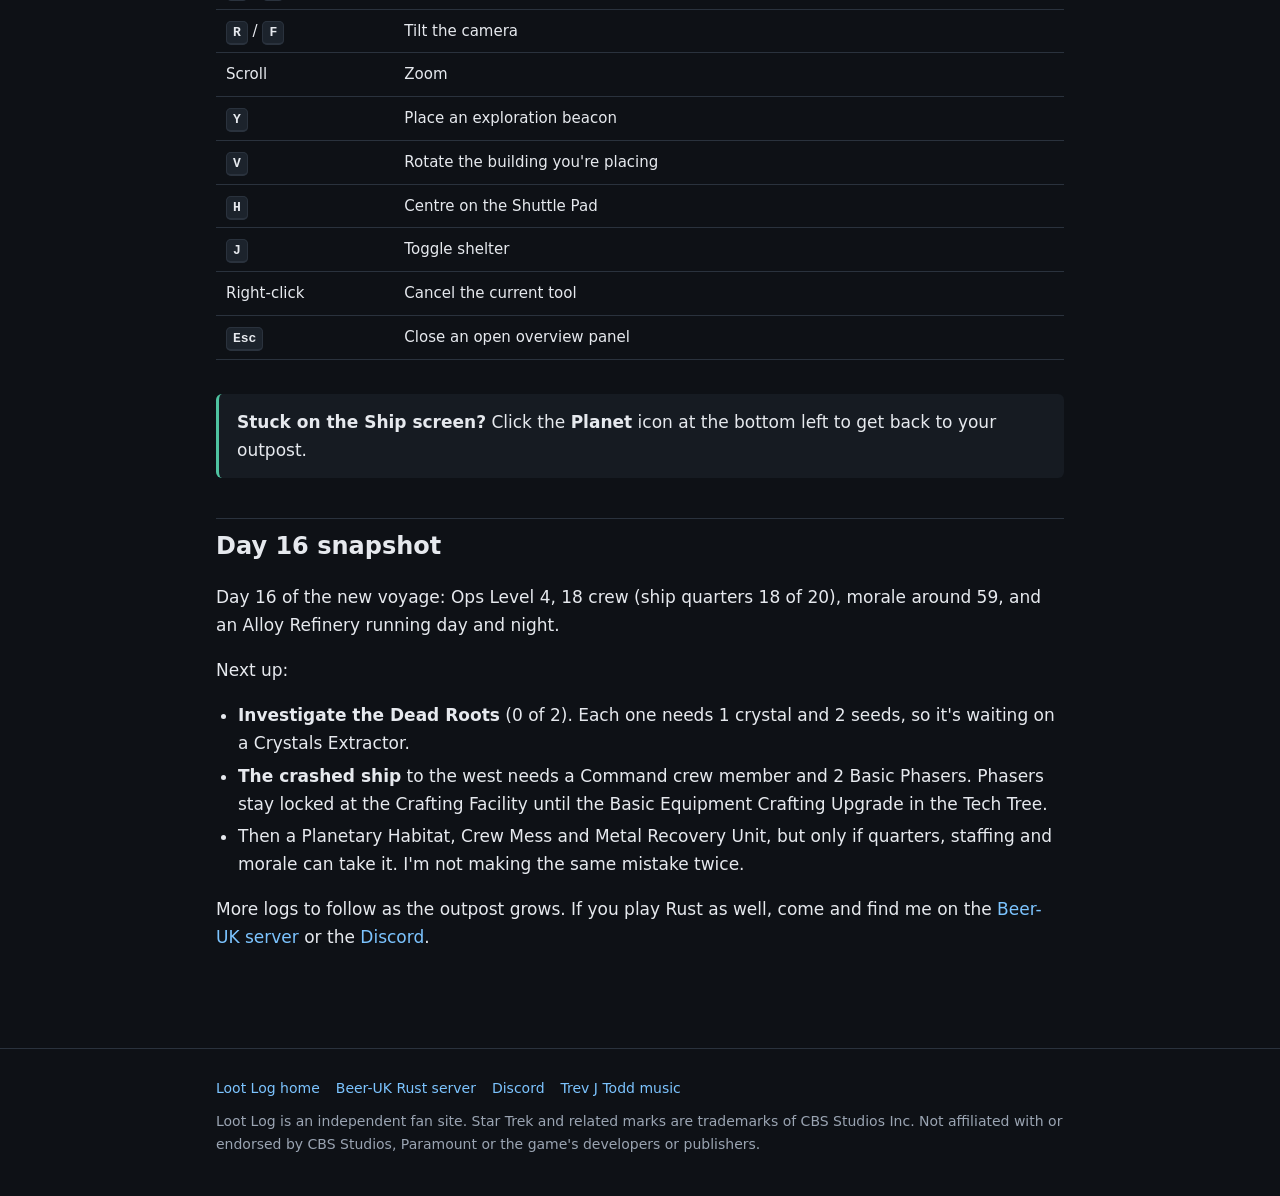
==== commit 5802c032: "Add files via upload" ====
--- a/outposts-unknown/index.html
+++ b/outposts-unknown/index.html
@@ -24,7 +24,17 @@
   <span class="tag">Outposts Unknown</span>
   <h1>Star Trek: Outposts Unknown — first log: what I've learned so far</h1>
   <p class="lede">One abandoned save, one fresh start, and a lot of "why won't this build?" Here's what I wish I'd known on day one.</p>
-  <p class="byline">27 October 2026 · Everything below was checked in my own game unless it says otherwise.</p>
+  <p class="byline">27 October 2026, updated 28 October (Day 50) · Everything below was checked in my own game unless it says otherwise.</p>
+
+  <div class="note green" id="day50"><strong>Update: Day 50.</strong> The outpost on Daegus (X'Lehari system) is now at <strong>Ops Level 6</strong> with <strong>37 crew</strong>, double the 18 I had at Day 16, and morale is up from about 59 to 76. Three things I've learned since:
+    <ul>
+      <li><strong>Watch your utility crew as you grow.</strong> With 37 crew I still only had 4 utility crew, all on the day shift and none at night, with 67 jobs queued. Haulers don't scale up by themselves. This is exactly what sank my first save, so check Crew Overview → Tasks → Utility Crew regularly.</li>
+      <li><strong>Tier 3 research needs Advanced Tech Points.</strong> Every Tier 3 item costs ordinary Tech Data plus <strong>Advanced Tech Points</strong> (the orange icon). These come from the <strong>Advanced Laboratory</strong> (unlocked at Ops Level 5), which researches them from <strong>Advanced Data Samples</strong>, and those come from Exploration Points. It needs power, water and Science crew, so build it before you run out of Tier 2 options.</li>
+      <li><strong>The waiting game.</strong> Half of this game is waiting for crew to arrive. I know what needs doing, but there aren't enough hands to do it. My tips: order the next crew member the moment one lands, so there's always one on the way. Fast-forward while a shuttle is inbound. Queue up cables, beacons and investigations so new arrivals have work waiting.</li>
+      <li><strong>Keep an eye on the ship.</strong> The U.S.S. Resonant's crew quarters are at 18 of 25, the Trauma Ward is empty (0 of 10) and Officer Quarters is still locked. Storage is barely used at 128 of 1,050.</li>
+    </ul>
+    Current objective: <em>Study the Plant</em>, which means sending crew to investigate the Elder Plant.
+  </div>
 
   <div class="toc"><strong>In this log</strong>
     <ol>
@@ -38,7 +48,7 @@
       <li><a href="#storms">Storms and threats</a></li>
       <li><a href="#tips">Building and exploring tips</a></li>
       <li><a href="#controls">Controls worth knowing</a></li>
-      <li><a href="#now">Where my outpost is now</a></li>
+      <li><a href="#now">Day 16 snapshot</a> (see the Day 50 update above)</li>
     </ol>
   </div>
 
@@ -131,7 +141,7 @@
   </table></div>
   <div class="note green"><strong>Stuck on the Ship screen?</strong> Click the <strong>Planet</strong> icon at the bottom left to get back to your outpost.</div>
 
-  <h2 id="now">Where my outpost is now</h2>
+  <h2 id="now">Day 16 snapshot</h2>
   <p>Day 16 of the new voyage: Ops Level 4, 18 crew (ship quarters 18 of 20), morale around 59, and an Alloy Refinery running day and night.</p>
   <p>Next up:</p>
   <ul>
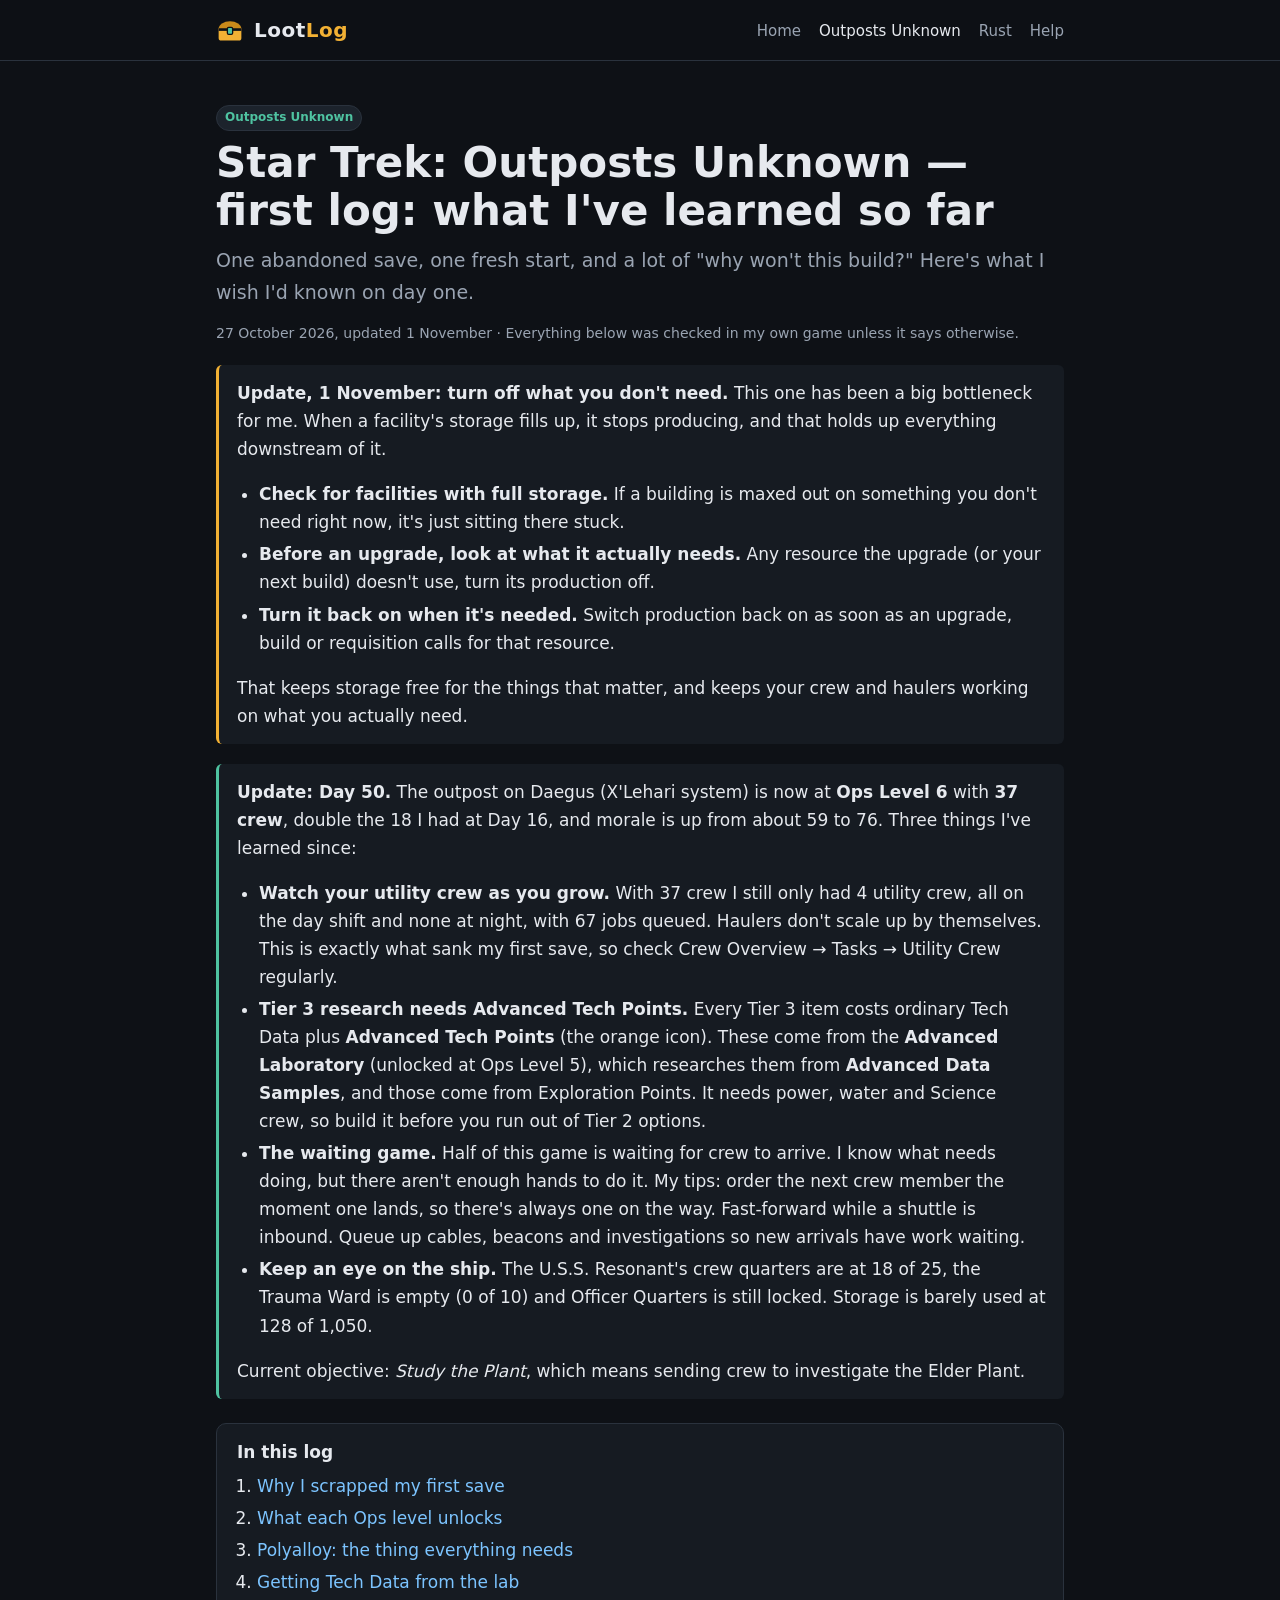
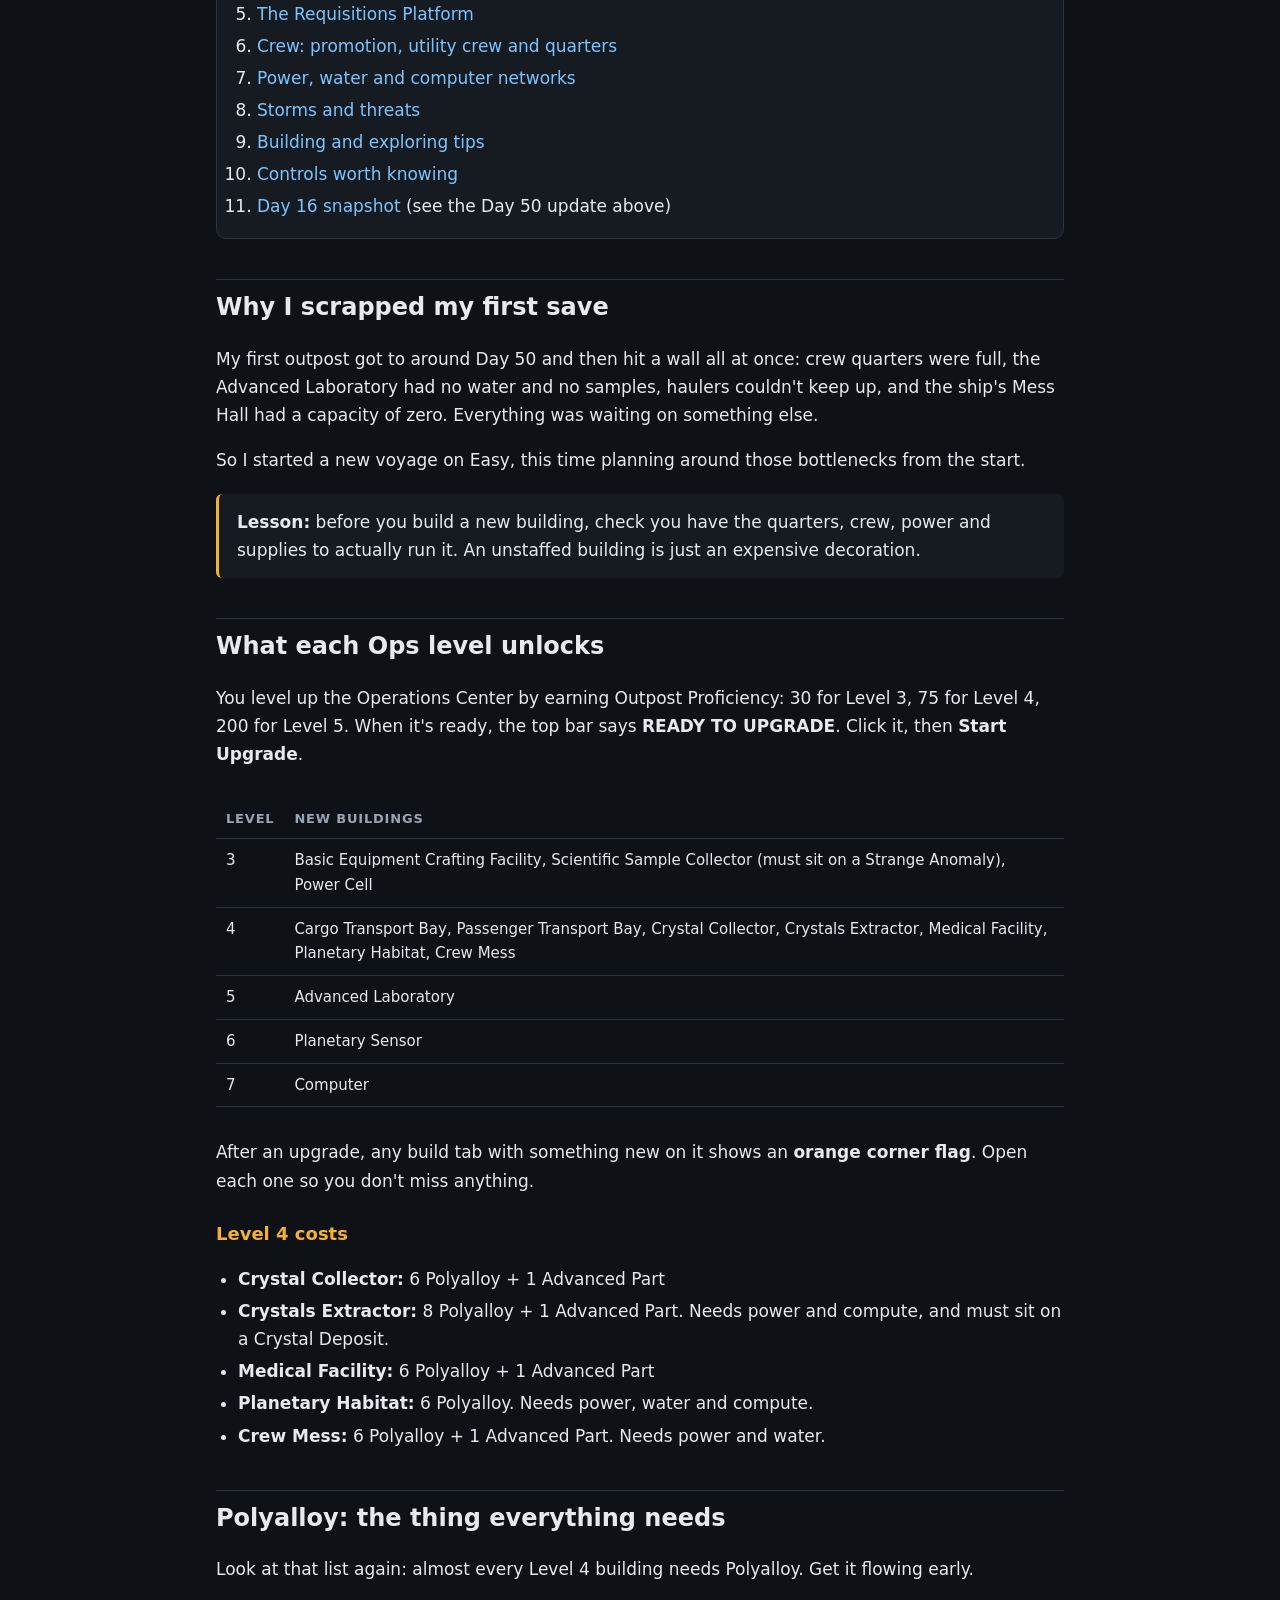
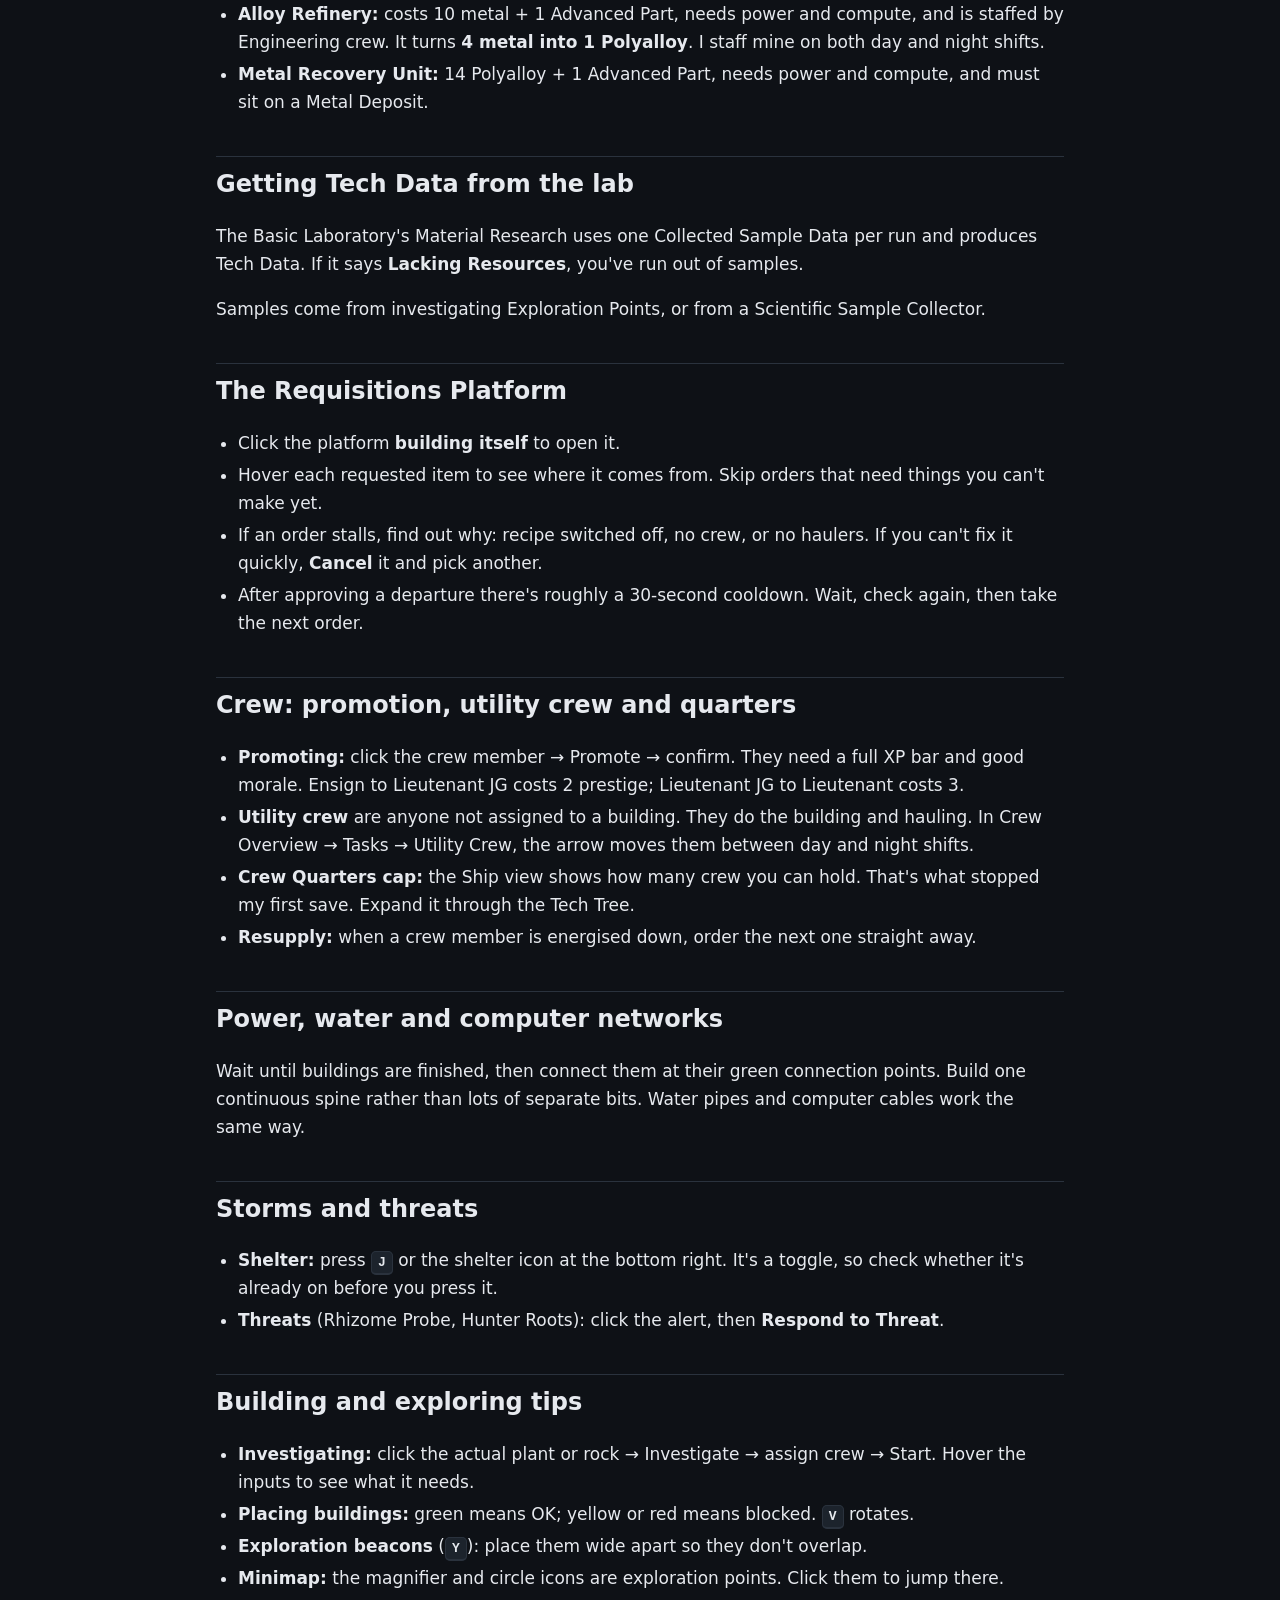
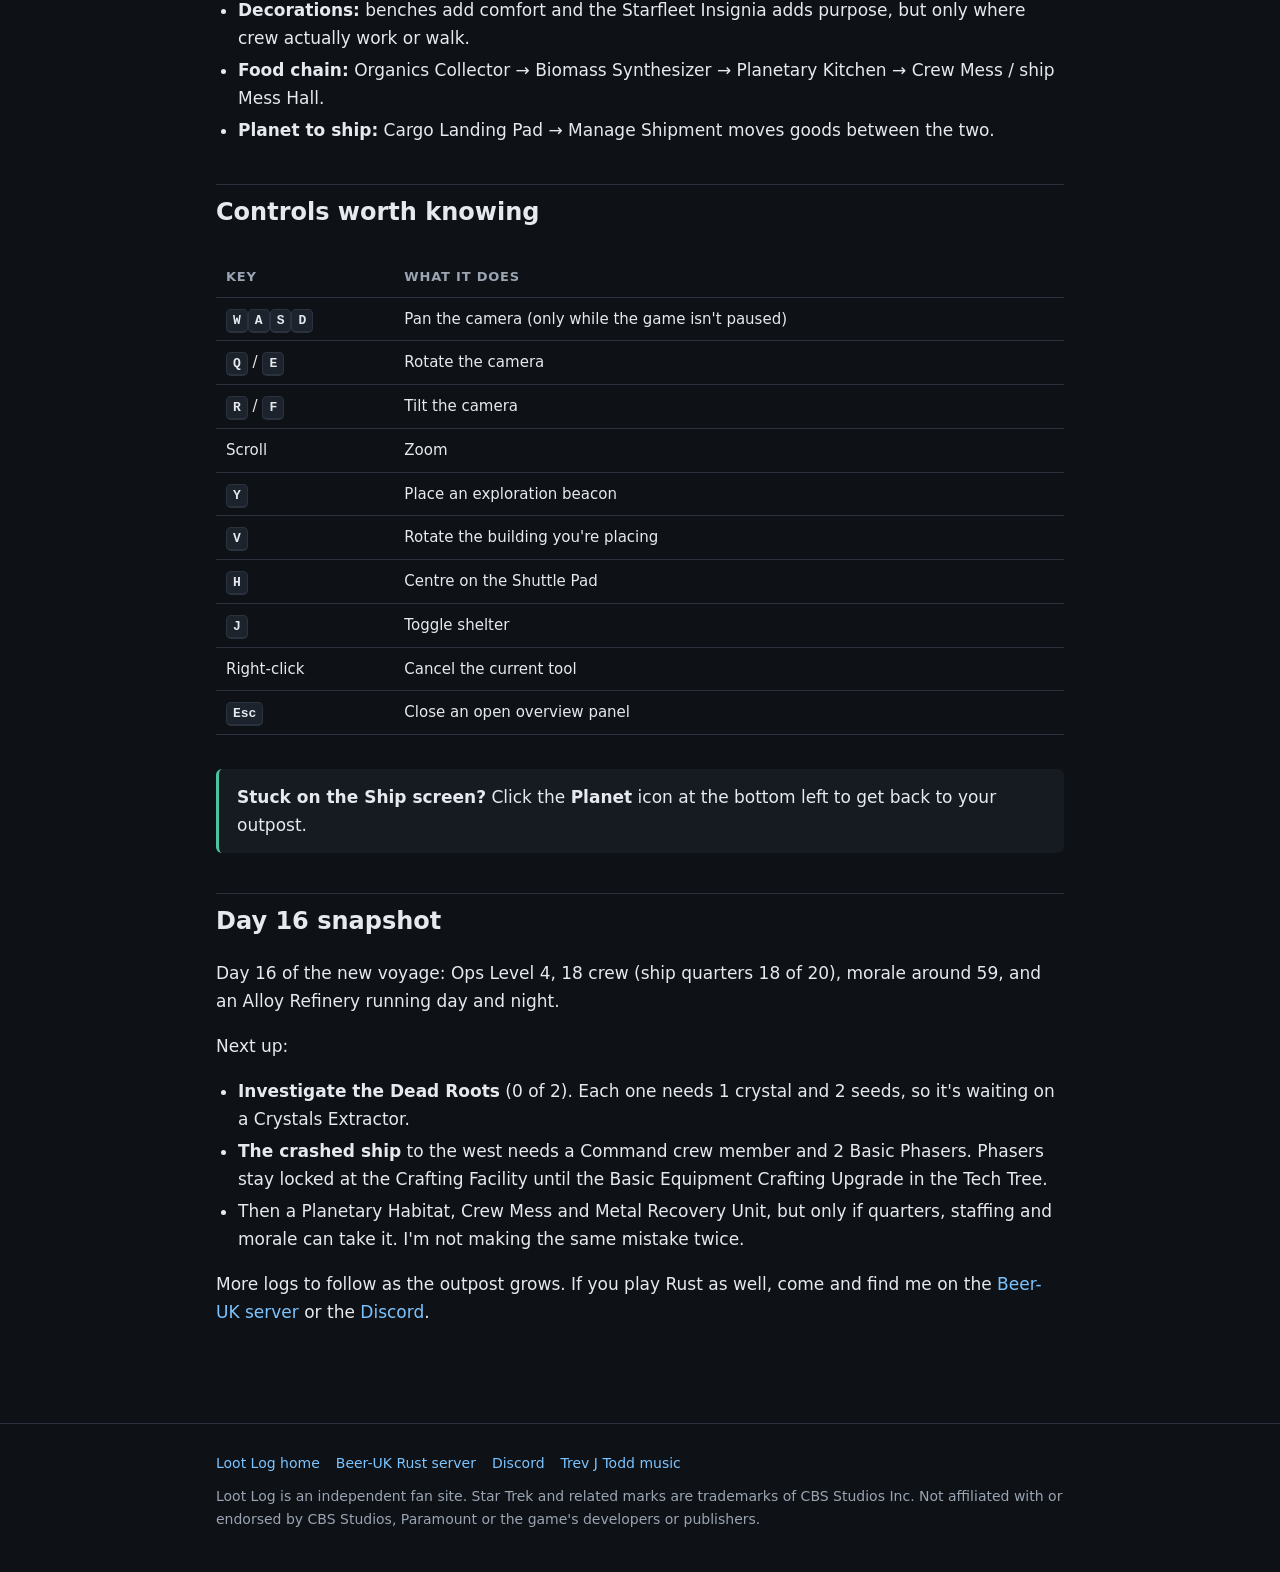
==== commit 74385080: "Outposts Unknown: add 1 Nov tip - turn off unneeded production when storage is full" ====
--- a/outposts-unknown/index.html
+++ b/outposts-unknown/index.html
@@ -24,9 +24,18 @@
   <span class="tag">Outposts Unknown</span>
   <h1>Star Trek: Outposts Unknown — first log: what I've learned so far</h1>
   <p class="lede">One abandoned save, one fresh start, and a lot of "why won't this build?" Here's what I wish I'd known on day one.</p>
-  <p class="byline">27 October 2026, updated 28 October (Day 50) · Everything below was checked in my own game unless it says otherwise.</p>
+  <p class="byline">27 October 2026, updated 1 November · Everything below was checked in my own game unless it says otherwise.</p>
 
-  <div class="note green" id="day50"><strong>Update: Day 50.</strong> The outpost on Daegus (X'Lehari system) is now at <strong>Ops Level 6</strong> with <strong>37 crew</strong>, double the 18 I had at Day 16, and morale is up from about 59 to 76. Three things I've learned since:
+  <div class="note" id="storage"><strong>Update, 1 November: turn off what you don't need.</strong> This one has been a big bottleneck for me. When a facility's storage fills up, it stops producing, and that holds up everything downstream of it.
+<ul>
+<li><strong>Check for facilities with full storage.</strong> If a building is maxed out on something you don't need right now, it's just sitting there stuck.</li>
+<li><strong>Before an upgrade, look at what it actually needs.</strong> Any resource the upgrade (or your next build) doesn't use, turn its production off.</li>
+<li><strong>Turn it back on when it's needed.</strong> Switch production back on as soon as an upgrade, build or requisition calls for that resource.</li>
+</ul>
+That keeps storage free for the things that matter, and keeps your crew and haulers working on what you actually need.
+</div>
+
+<div class="note green" id="day50"><strong>Update: Day 50.</strong> The outpost on Daegus (X'Lehari system) is now at <strong>Ops Level 6</strong> with <strong>37 crew</strong>, double the 18 I had at Day 16, and morale is up from about 59 to 76. Three things I've learned since:
     <ul>
       <li><strong>Watch your utility crew as you grow.</strong> With 37 crew I still only had 4 utility crew, all on the day shift and none at night, with 67 jobs queued. Haulers don't scale up by themselves. This is exactly what sank my first save, so check Crew Overview → Tasks → Utility Crew regularly.</li>
       <li><strong>Tier 3 research needs Advanced Tech Points.</strong> Every Tier 3 item costs ordinary Tech Data plus <strong>Advanced Tech Points</strong> (the orange icon). These come from the <strong>Advanced Laboratory</strong> (unlocked at Ops Level 5), which researches them from <strong>Advanced Data Samples</strong>, and those come from Exploration Points. It needs power, water and Science crew, so build it before you run out of Tier 2 options.</li>
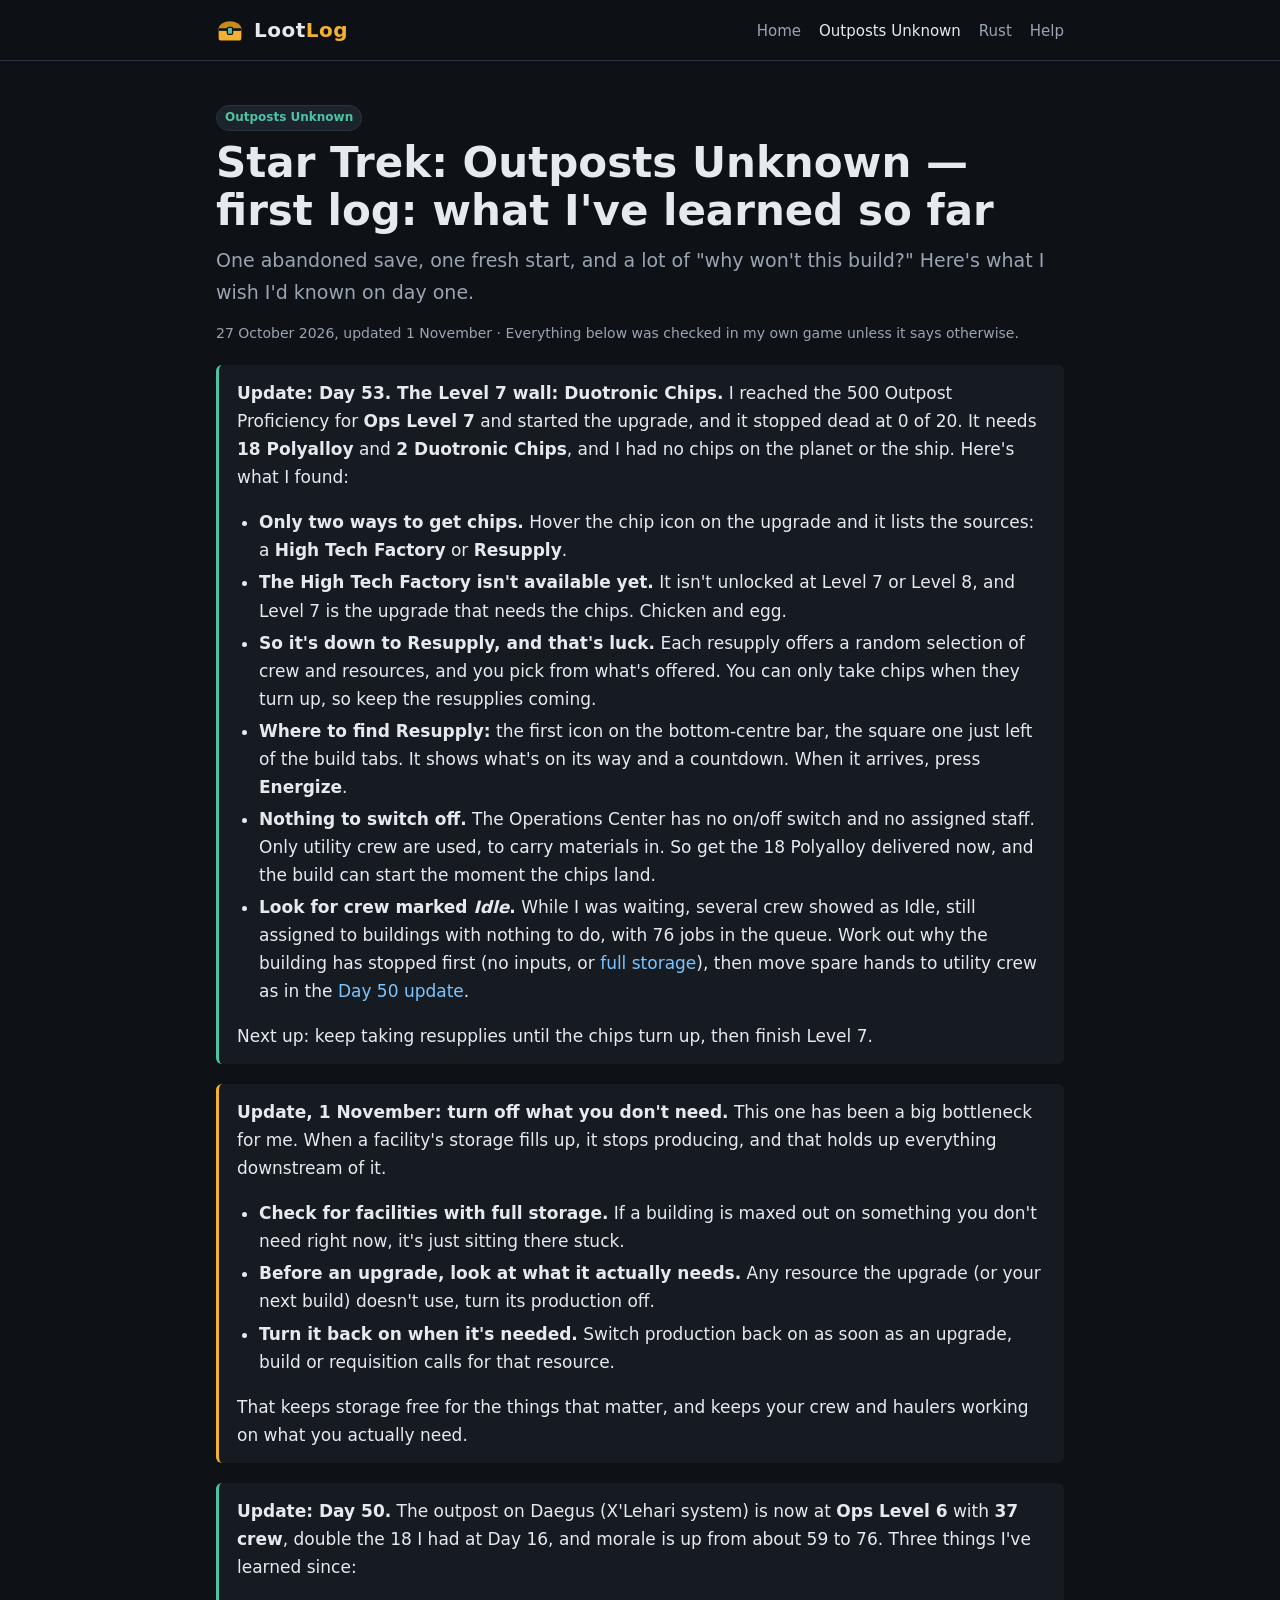
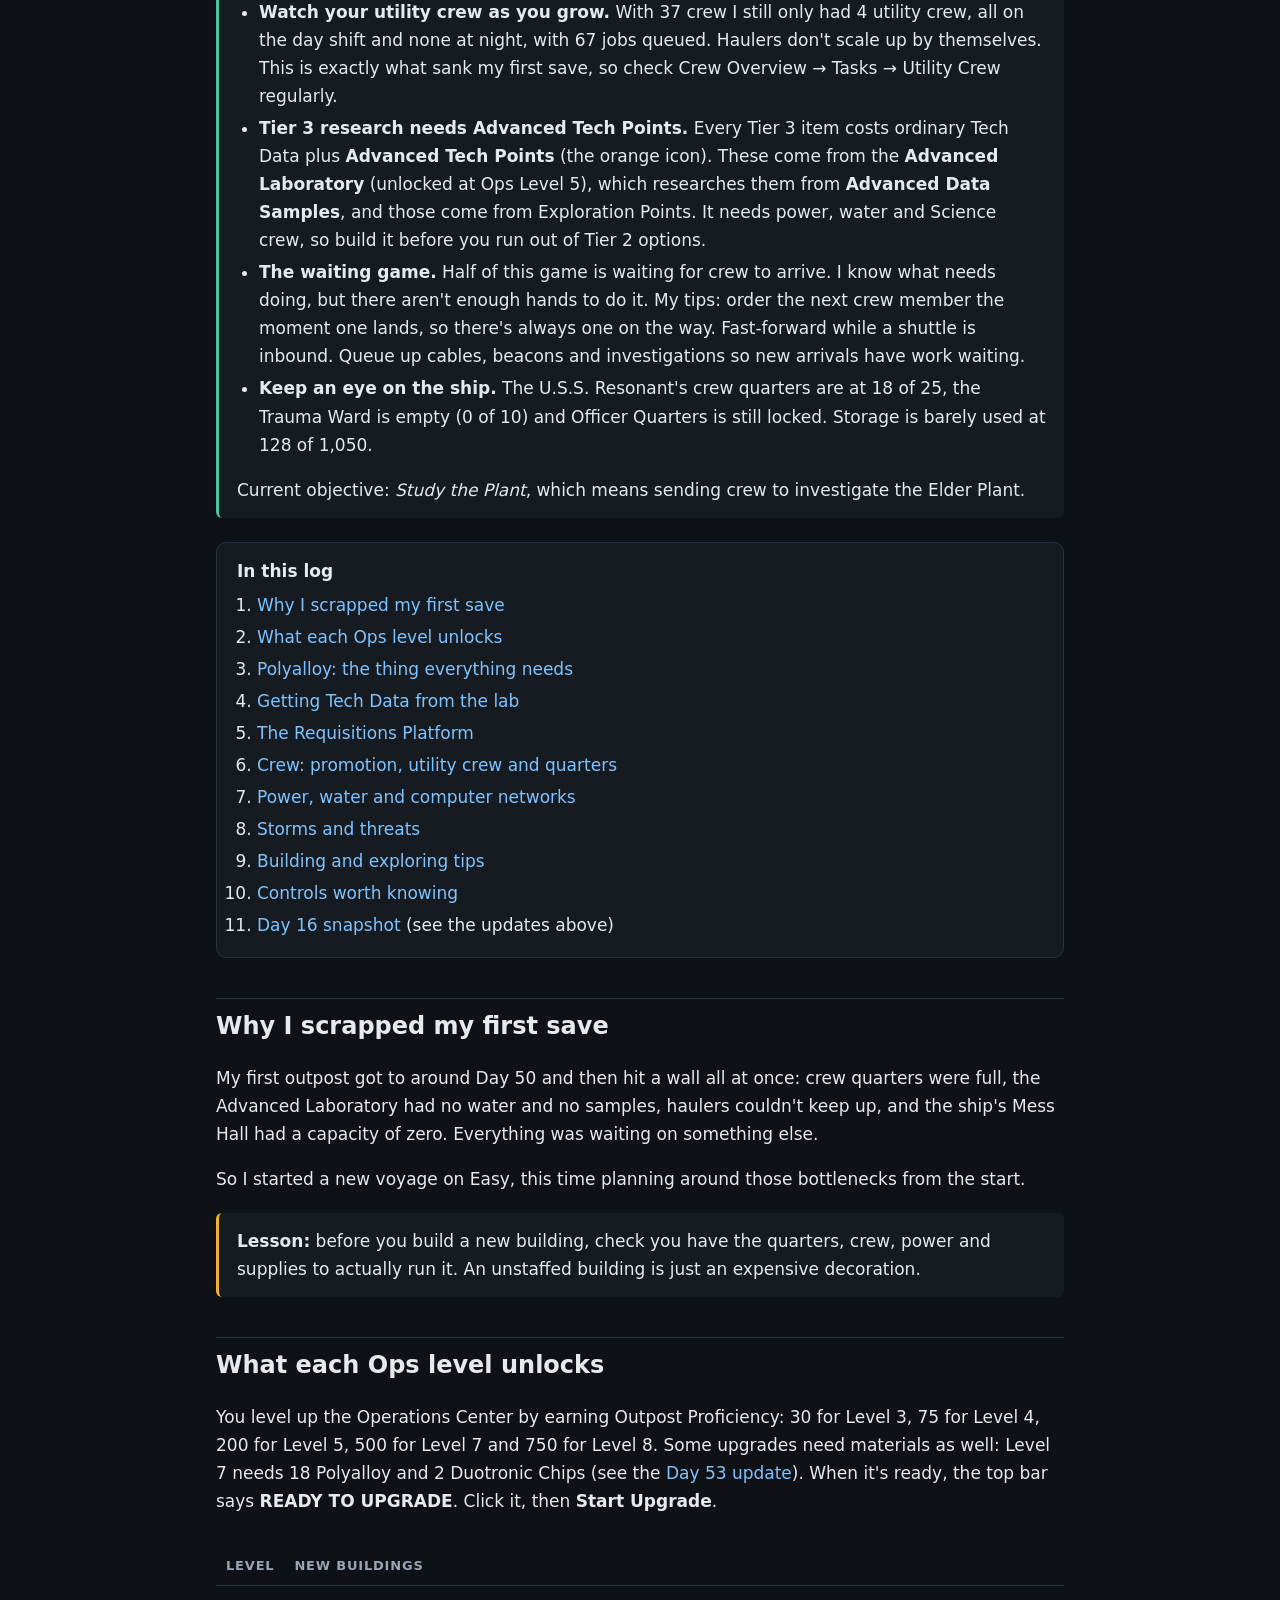
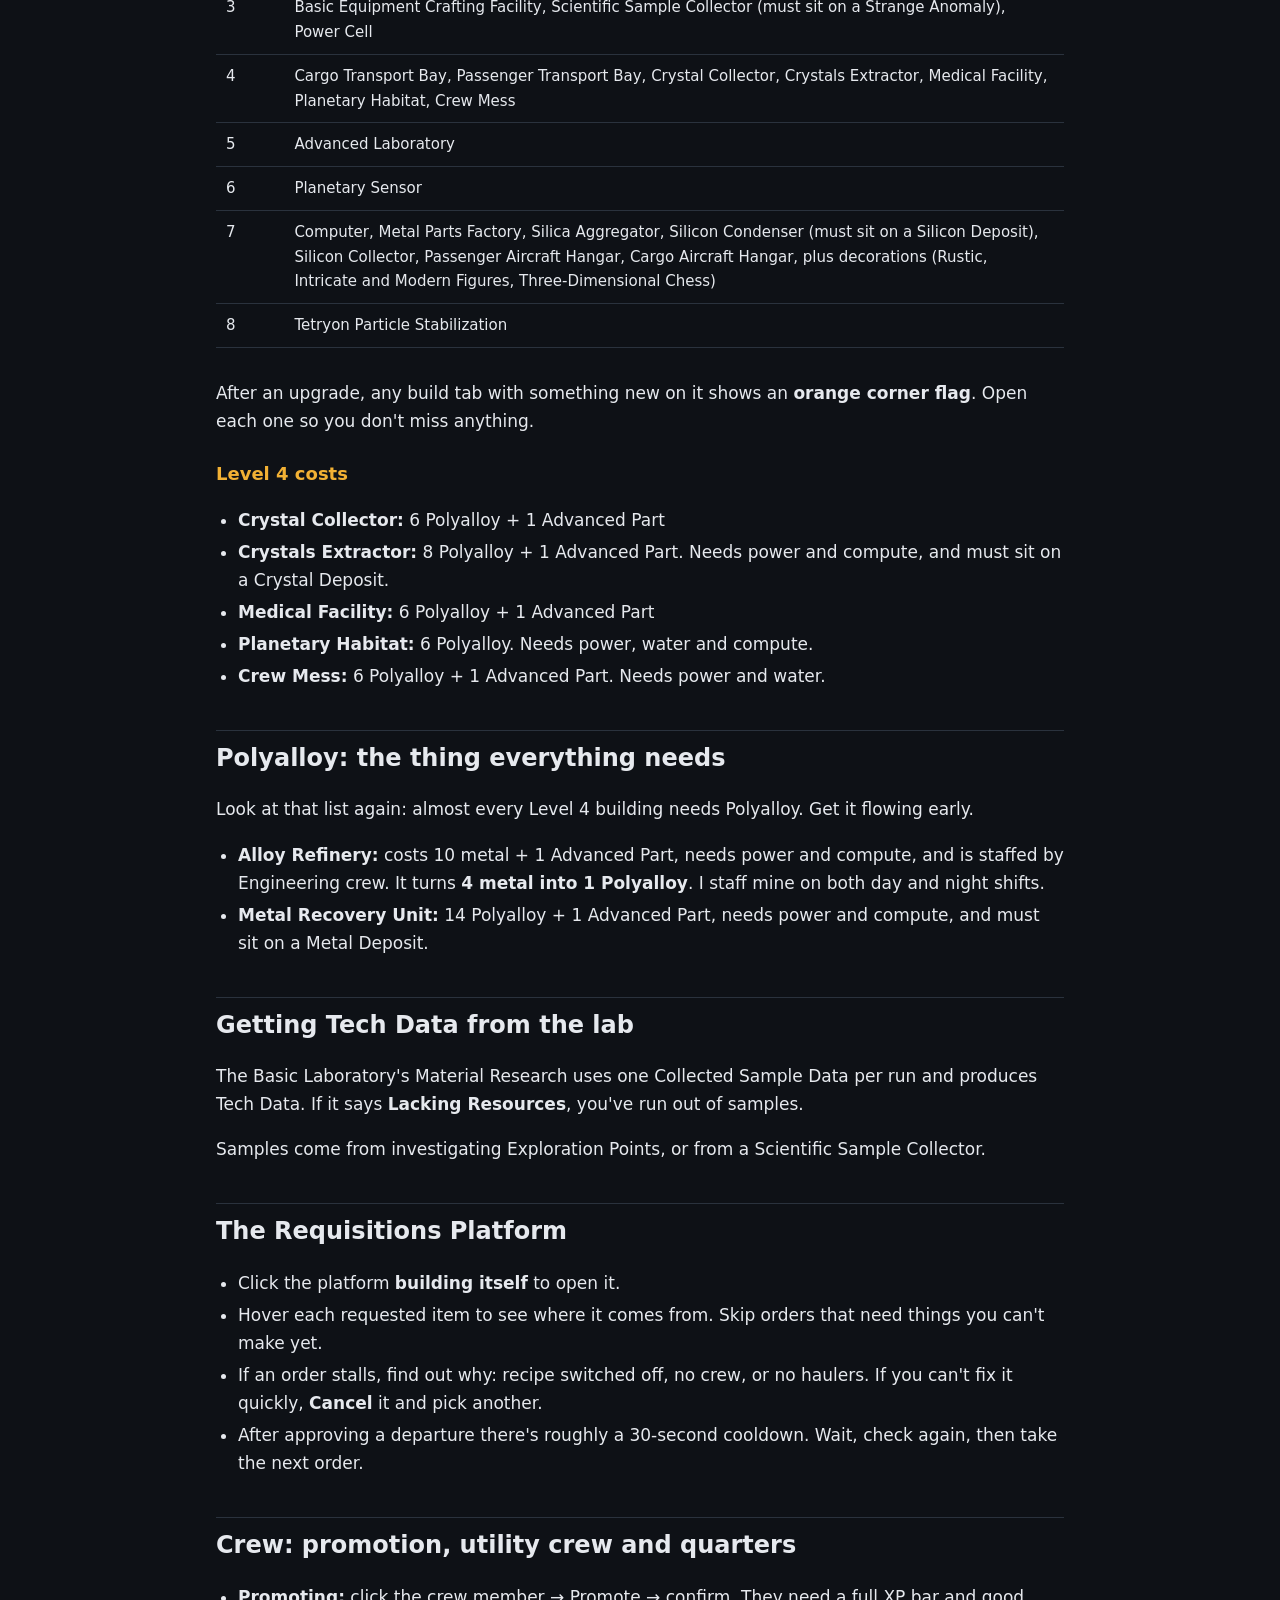
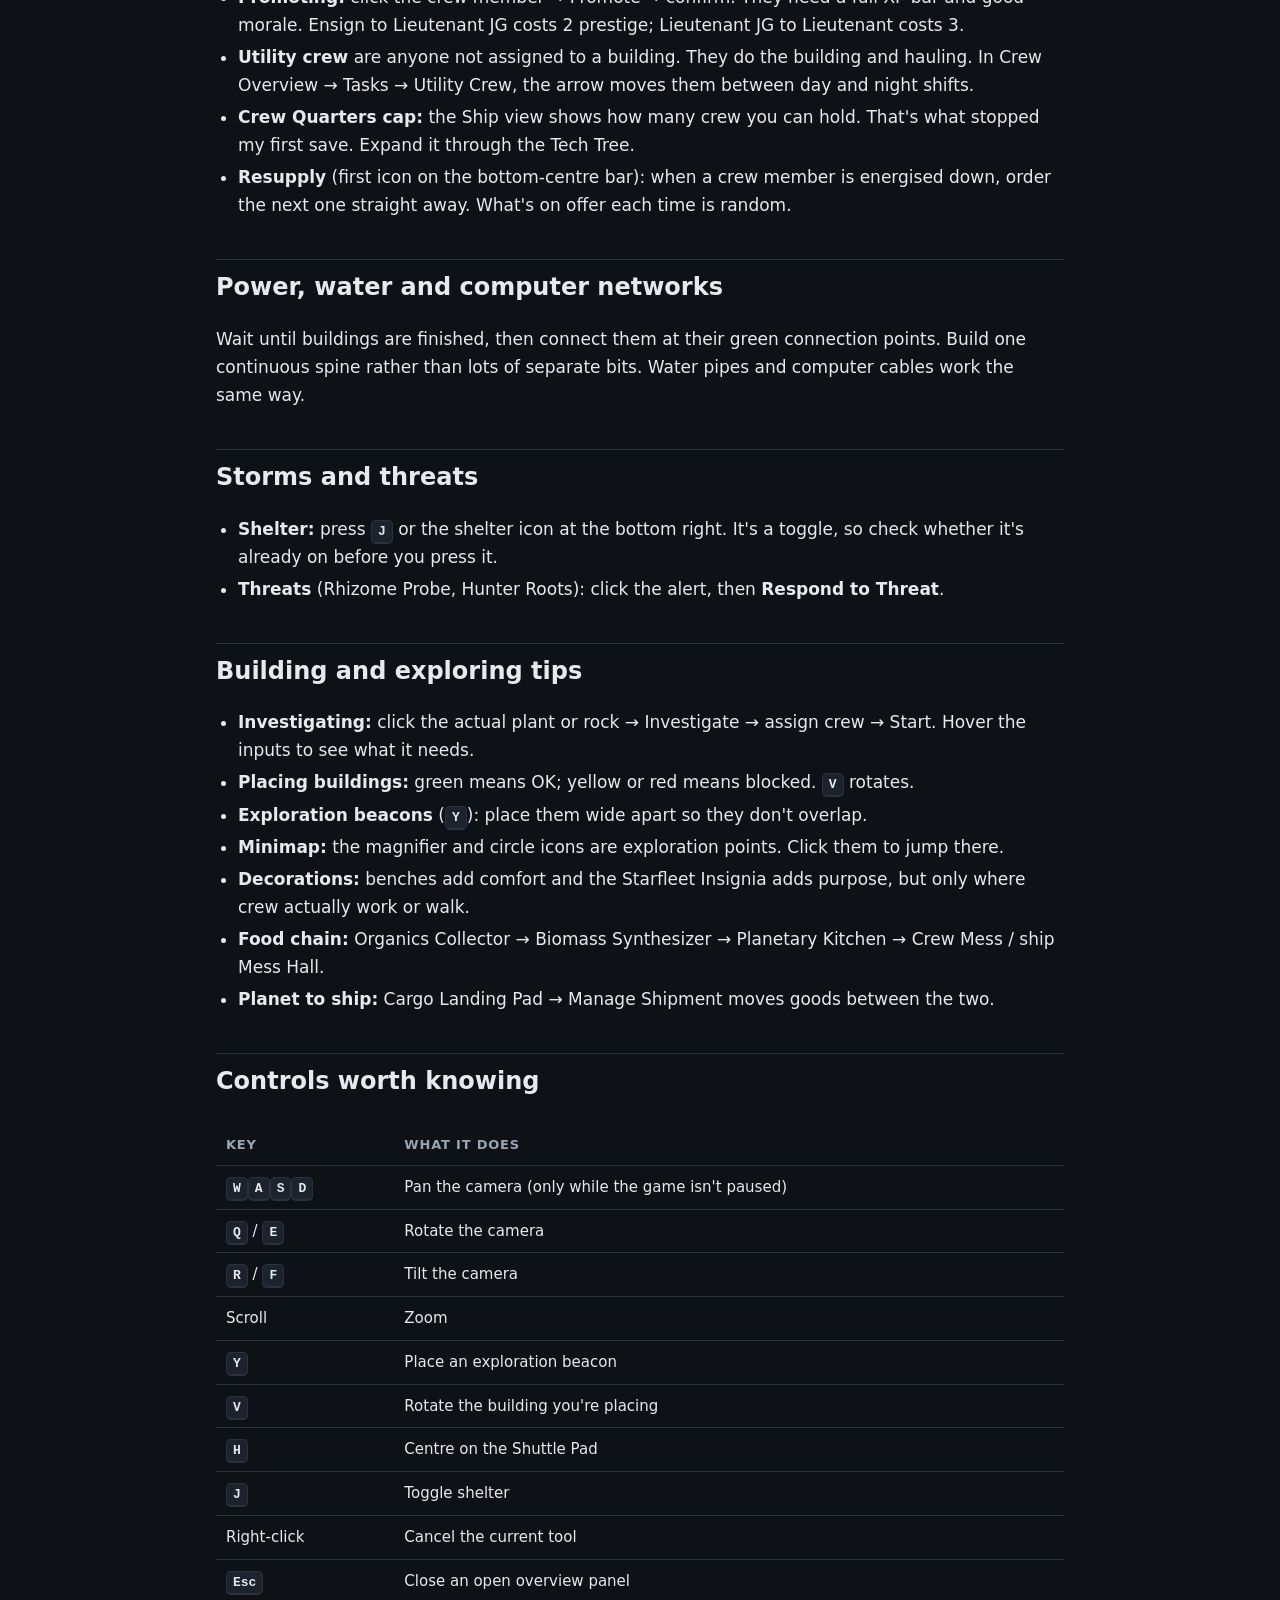
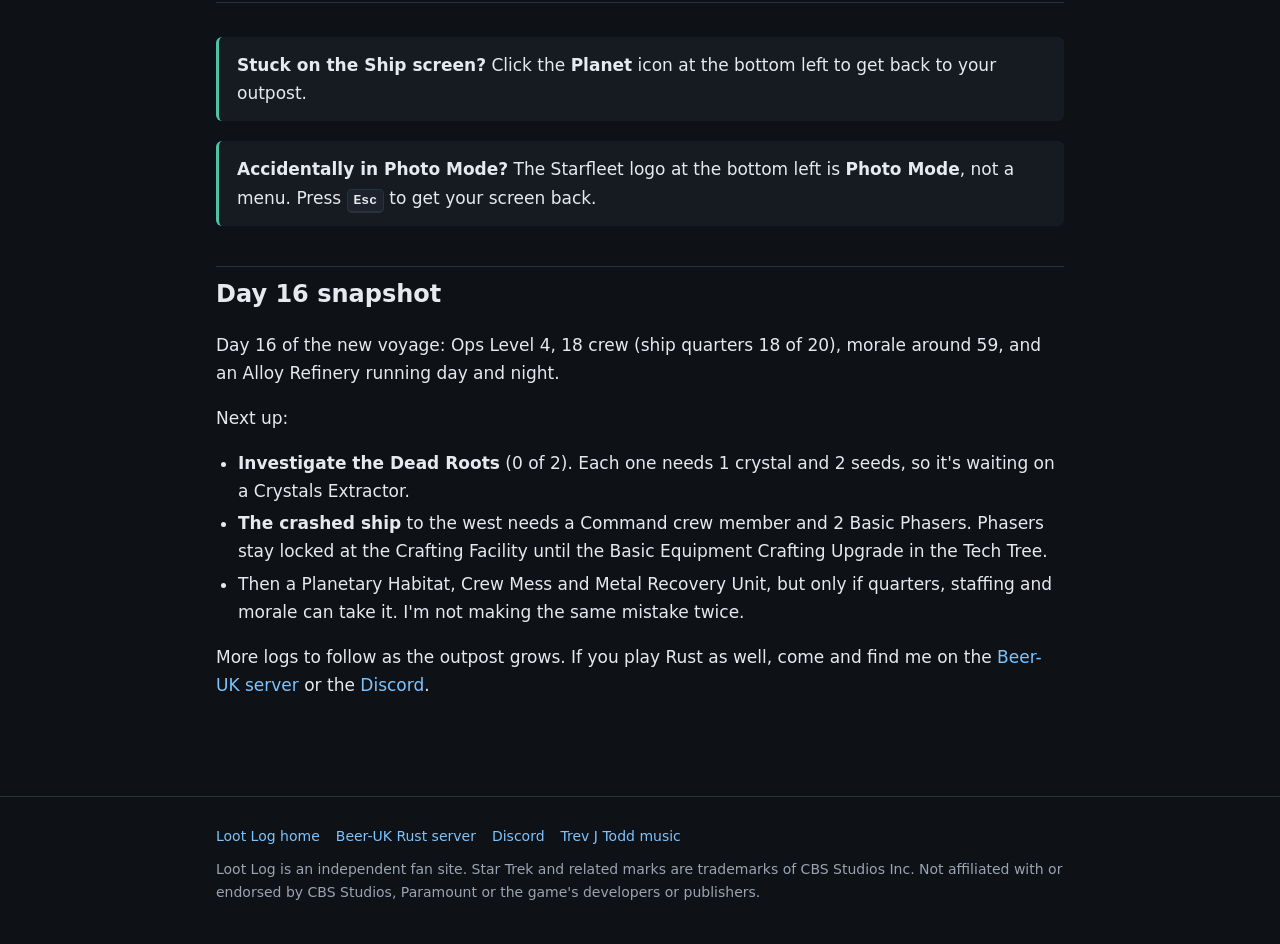
==== commit 8d0075b6: "Outposts Unknown: Day 53 update - Level 7 Duotronic Chips, Level 7/8 unlocks, Resupply, Photo Mode t" ====
--- a/outposts-unknown/index.html
+++ b/outposts-unknown/index.html
@@ -25,6 +25,18 @@
   <h1>Star Trek: Outposts Unknown — first log: what I've learned so far</h1>
   <p class="lede">One abandoned save, one fresh start, and a lot of "why won't this build?" Here's what I wish I'd known on day one.</p>
   <p class="byline">27 October 2026, updated 1 November · Everything below was checked in my own game unless it says otherwise.</p>
+
+  <div class="note green" id="day53"><strong>Update: Day 53. The Level 7 wall: Duotronic Chips.</strong> I reached the 500 Outpost Proficiency for <strong>Ops Level 7</strong> and started the upgrade, and it stopped dead at 0 of 20. It needs <strong>18 Polyalloy</strong> and <strong>2 Duotronic Chips</strong>, and I had no chips on the planet or the ship. Here's what I found:
+<ul>
+<li><strong>Only two ways to get chips.</strong> Hover the chip icon on the upgrade and it lists the sources: a <strong>High Tech Factory</strong> or <strong>Resupply</strong>.</li>
+<li><strong>The High Tech Factory isn't available yet.</strong> It isn't unlocked at Level 7 or Level 8, and Level 7 is the upgrade that needs the chips. Chicken and egg.</li>
+<li><strong>So it's down to Resupply, and that's luck.</strong> Each resupply offers a random selection of crew and resources, and you pick from what's offered. You can only take chips when they turn up, so keep the resupplies coming.</li>
+<li><strong>Where to find Resupply:</strong> the first icon on the bottom-centre bar, the square one just left of the build tabs. It shows what's on its way and a countdown. When it arrives, press <strong>Energize</strong>.</li>
+<li><strong>Nothing to switch off.</strong> The Operations Center has no on/off switch and no assigned staff. Only utility crew are used, to carry materials in. So get the 18 Polyalloy delivered now, and the build can start the moment the chips land.</li>
+<li><strong>Look for crew marked <em>Idle</em>.</strong> While I was waiting, several crew showed as Idle, still assigned to buildings with nothing to do, with 76 jobs in the queue. Work out why the building has stopped first (no inputs, or <a href="#storage">full storage</a>), then move spare hands to utility crew as in the <a href="#day50">Day 50 update</a>.</li>
+</ul>
+Next up: keep taking resupplies until the chips turn up, then finish Level 7.
+</div>
 
   <div class="note" id="storage"><strong>Update, 1 November: turn off what you don't need.</strong> This one has been a big bottleneck for me. When a facility's storage fills up, it stops producing, and that holds up everything downstream of it.
 <ul>
@@ -57,7 +69,7 @@
       <li><a href="#storms">Storms and threats</a></li>
       <li><a href="#tips">Building and exploring tips</a></li>
       <li><a href="#controls">Controls worth knowing</a></li>
-      <li><a href="#now">Day 16 snapshot</a> (see the Day 50 update above)</li>
+      <li><a href="#now">Day 16 snapshot</a> (see the updates above)</li>
     </ol>
   </div>
 
@@ -67,14 +79,15 @@
   <div class="note"><strong>Lesson:</strong> before you build a new building, check you have the quarters, crew, power and supplies to actually run it. An unstaffed building is just an expensive decoration.</div>
 
   <h2 id="levels">What each Ops level unlocks</h2>
-  <p>You level up the Operations Center by earning Outpost Proficiency: 30 for Level 3, 75 for Level 4, 200 for Level 5. When it's ready, the top bar says <strong>READY TO UPGRADE</strong>. Click it, then <strong>Start Upgrade</strong>.</p>
+  <p>You level up the Operations Center by earning Outpost Proficiency: 30 for Level 3, 75 for Level 4, 200 for Level 5, 500 for Level 7 and 750 for Level 8. Some upgrades need materials as well: Level 7 needs 18 Polyalloy and 2 Duotronic Chips (see the <a href="#day53">Day 53 update</a>). When it's ready, the top bar says <strong>READY TO UPGRADE</strong>. Click it, then <strong>Start Upgrade</strong>.</p>
   <div class="tablewrap"><table>
     <tr><th>Level</th><th>New buildings</th></tr>
     <tr><td>3</td><td>Basic Equipment Crafting Facility, Scientific Sample Collector (must sit on a Strange Anomaly), Power Cell</td></tr>
     <tr><td>4</td><td>Cargo Transport Bay, Passenger Transport Bay, Crystal Collector, Crystals Extractor, Medical Facility, Planetary Habitat, Crew Mess</td></tr>
     <tr><td>5</td><td>Advanced Laboratory</td></tr>
     <tr><td>6</td><td>Planetary Sensor</td></tr>
-    <tr><td>7</td><td>Computer</td></tr>
+    <tr><td>7</td><td>Computer, Metal Parts Factory, Silica Aggregator, Silicon Condenser (must sit on a Silicon Deposit), Silicon Collector, Passenger Aircraft Hangar, Cargo Aircraft Hangar, plus decorations (Rustic, Intricate and Modern Figures, Three-Dimensional Chess)</td></tr>
+    <tr><td>8</td><td>Tetryon Particle Stabilization</td></tr>
   </table></div>
   <p>After an upgrade, any build tab with something new on it shows an <strong>orange corner flag</strong>. Open each one so you don't miss anything.</p>
 
@@ -111,7 +124,7 @@
     <li><strong>Promoting:</strong> click the crew member → Promote → confirm. They need a full XP bar and good morale. Ensign to Lieutenant JG costs 2 prestige; Lieutenant JG to Lieutenant costs 3.</li>
     <li><strong>Utility crew</strong> are anyone not assigned to a building. They do the building and hauling. In Crew Overview → Tasks → Utility Crew, the arrow moves them between day and night shifts.</li>
     <li><strong>Crew Quarters cap:</strong> the Ship view shows how many crew you can hold. That's what stopped my first save. Expand it through the Tech Tree.</li>
-    <li><strong>Resupply:</strong> when a crew member is energised down, order the next one straight away.</li>
+    <li><strong>Resupply</strong> (first icon on the bottom-centre bar): when a crew member is energised down, order the next one straight away. What's on offer each time is random.</li>
   </ul>
 
   <h2 id="networks">Power, water and computer networks</h2>
@@ -149,6 +162,7 @@
     <tr><td><kbd>Esc</kbd></td><td>Close an open overview panel</td></tr>
   </table></div>
   <div class="note green"><strong>Stuck on the Ship screen?</strong> Click the <strong>Planet</strong> icon at the bottom left to get back to your outpost.</div>
+  <div class="note green"><strong>Accidentally in Photo Mode?</strong> The Starfleet logo at the bottom left is <strong>Photo Mode</strong>, not a menu. Press <kbd>Esc</kbd> to get your screen back.</div>
 
   <h2 id="now">Day 16 snapshot</h2>
   <p>Day 16 of the new voyage: Ops Level 4, 18 crew (ship quarters 18 of 20), morale around 59, and an Alloy Refinery running day and night.</p>
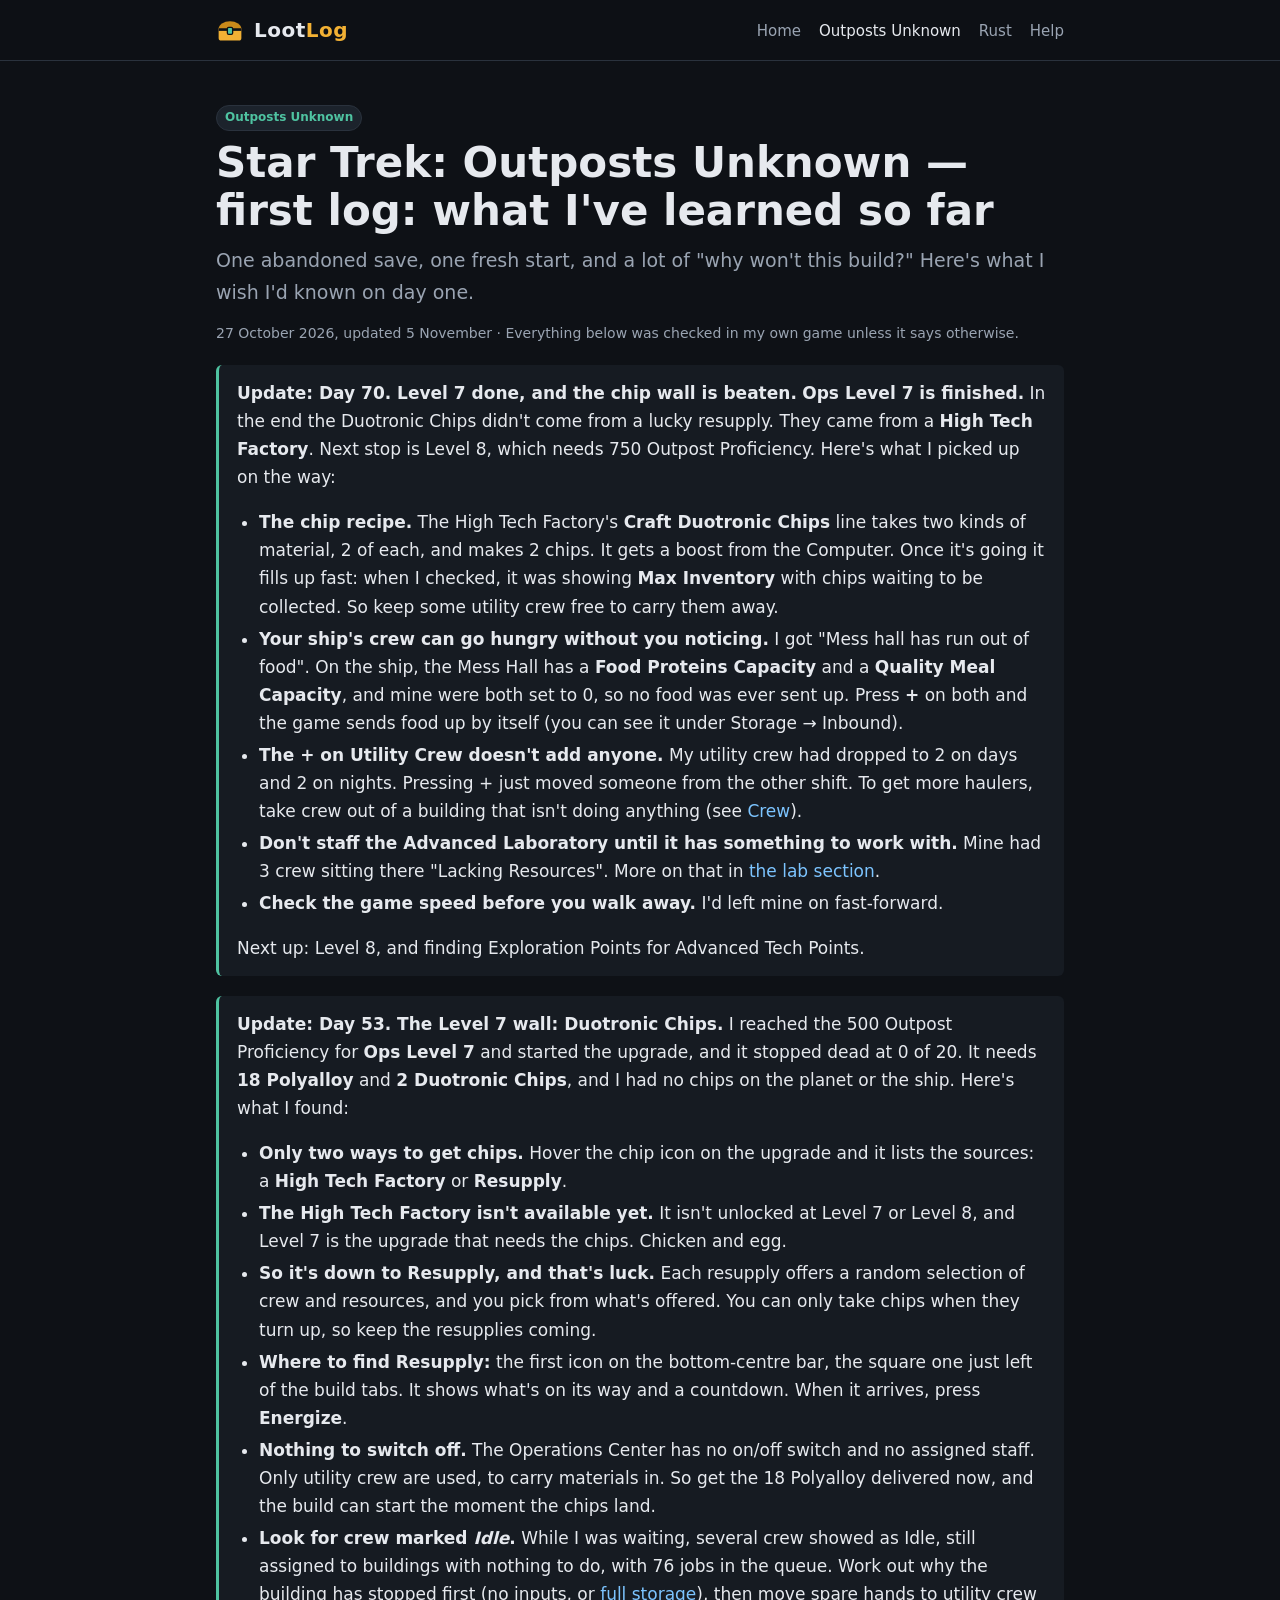
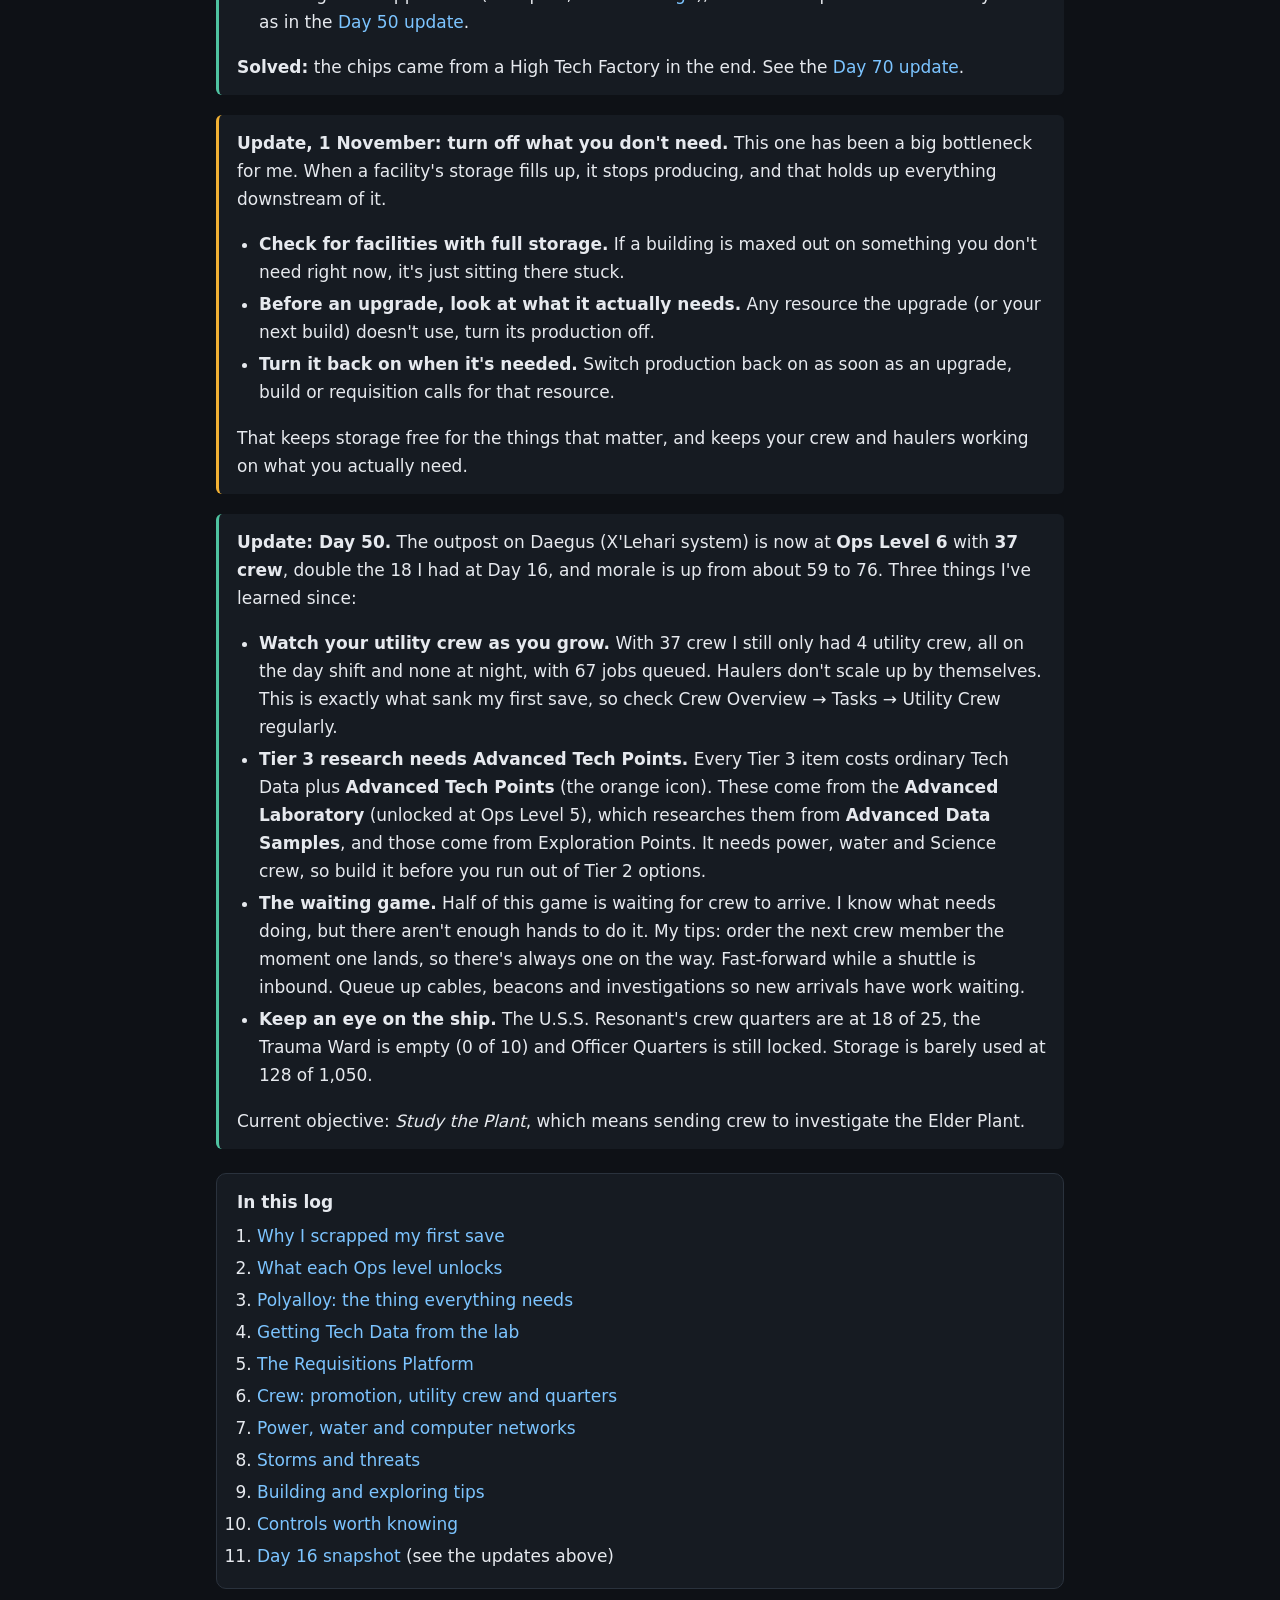
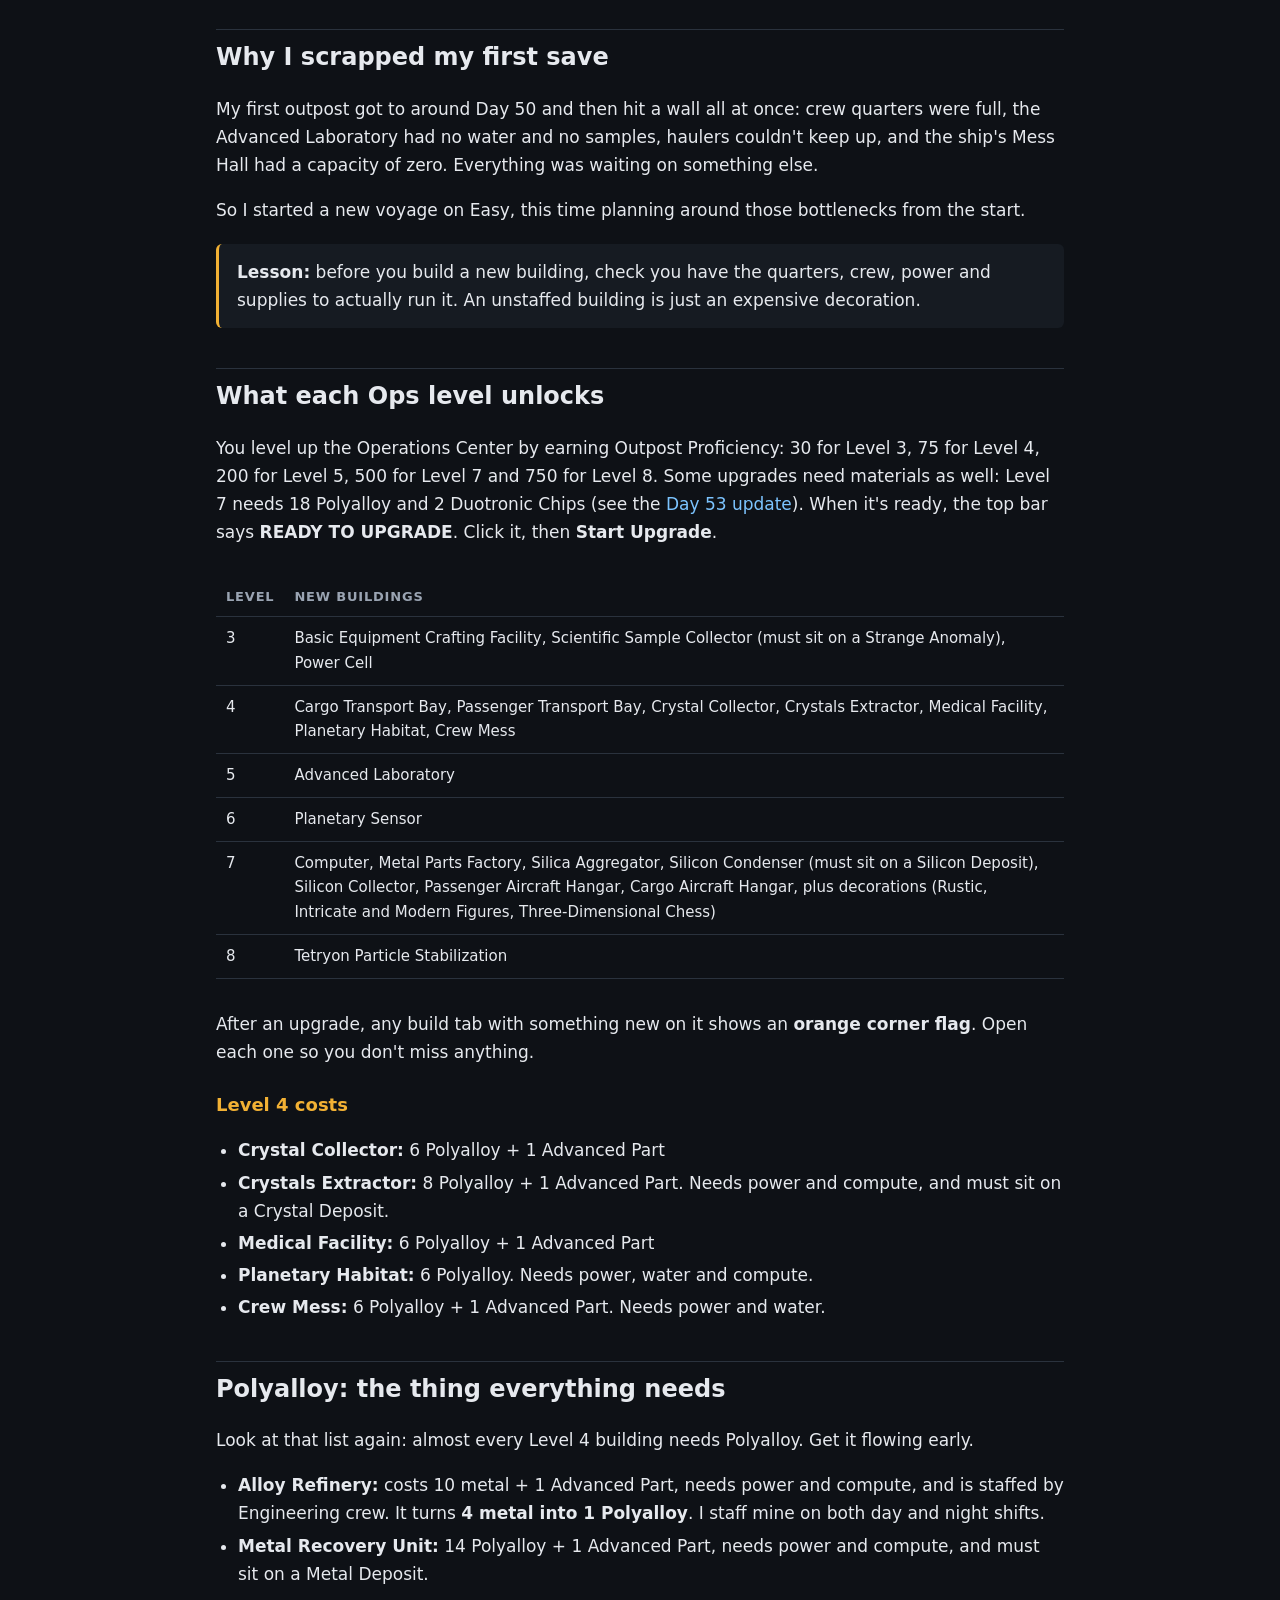
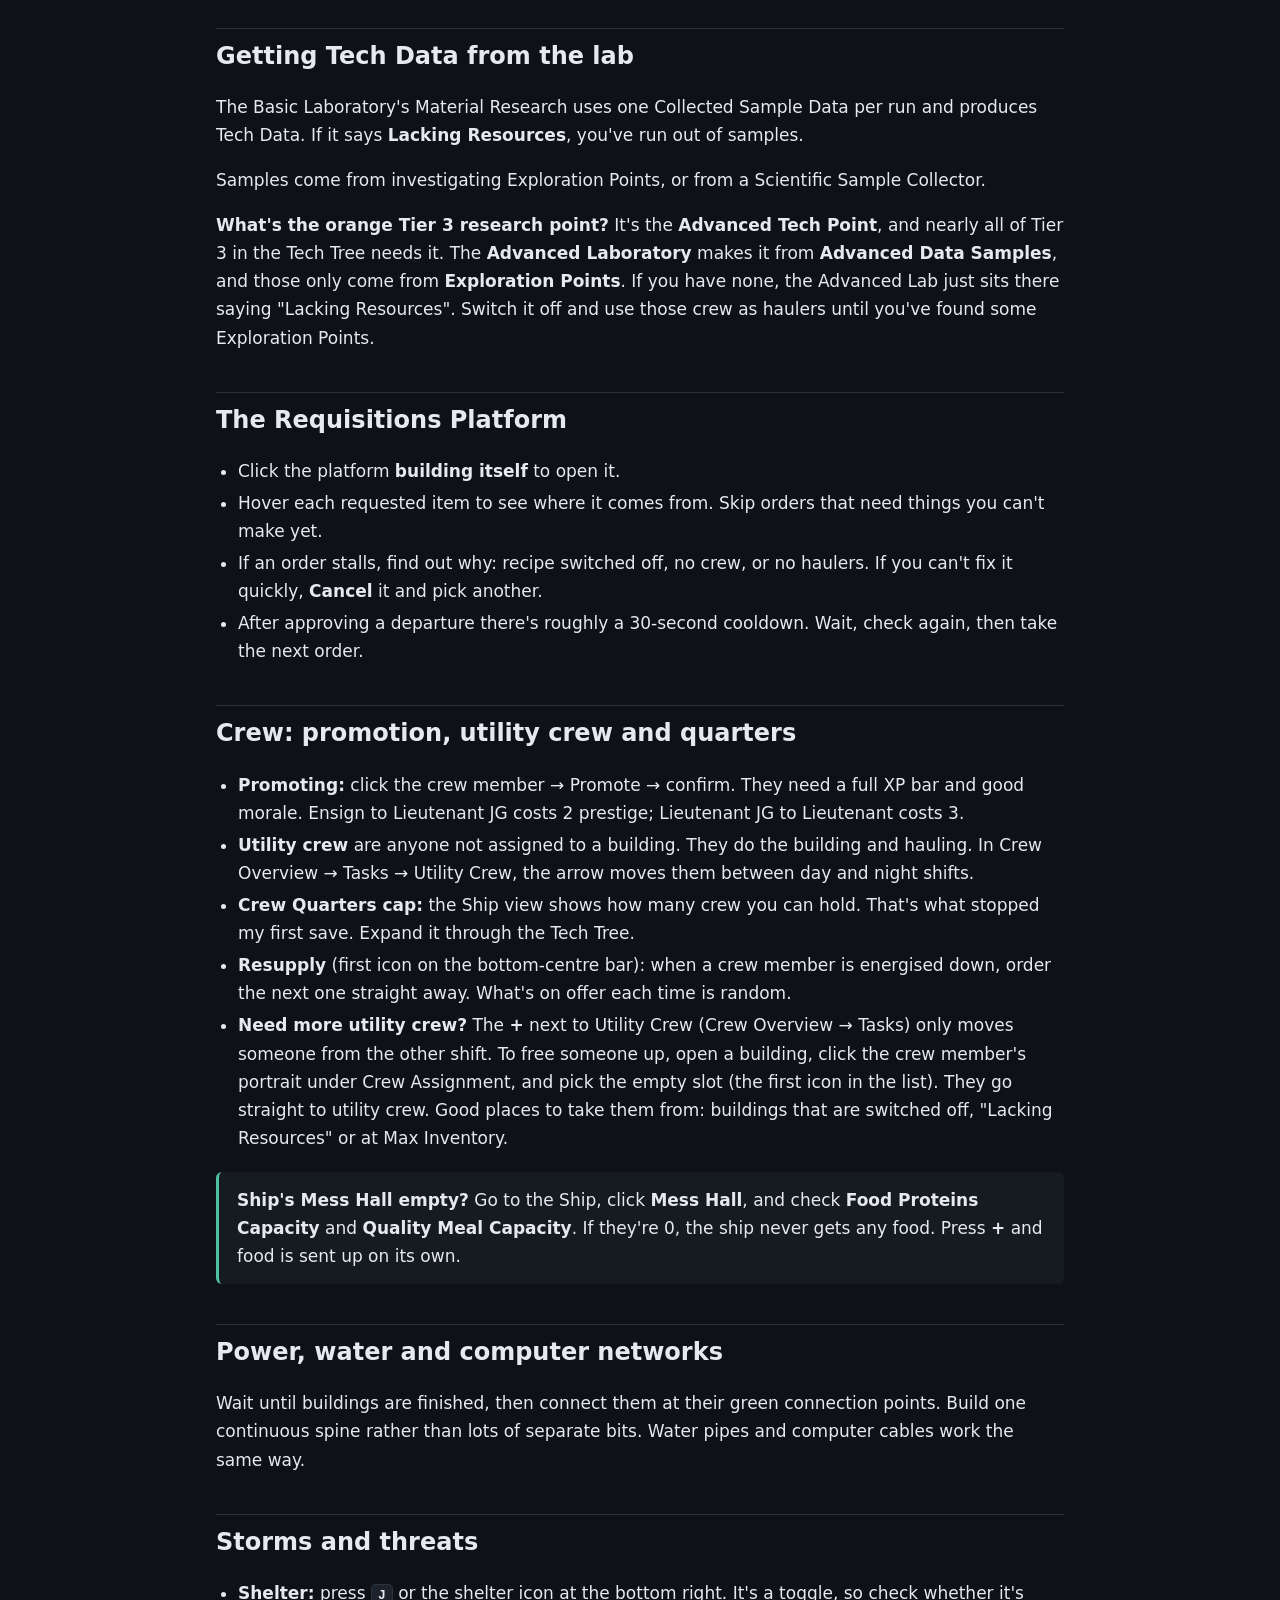
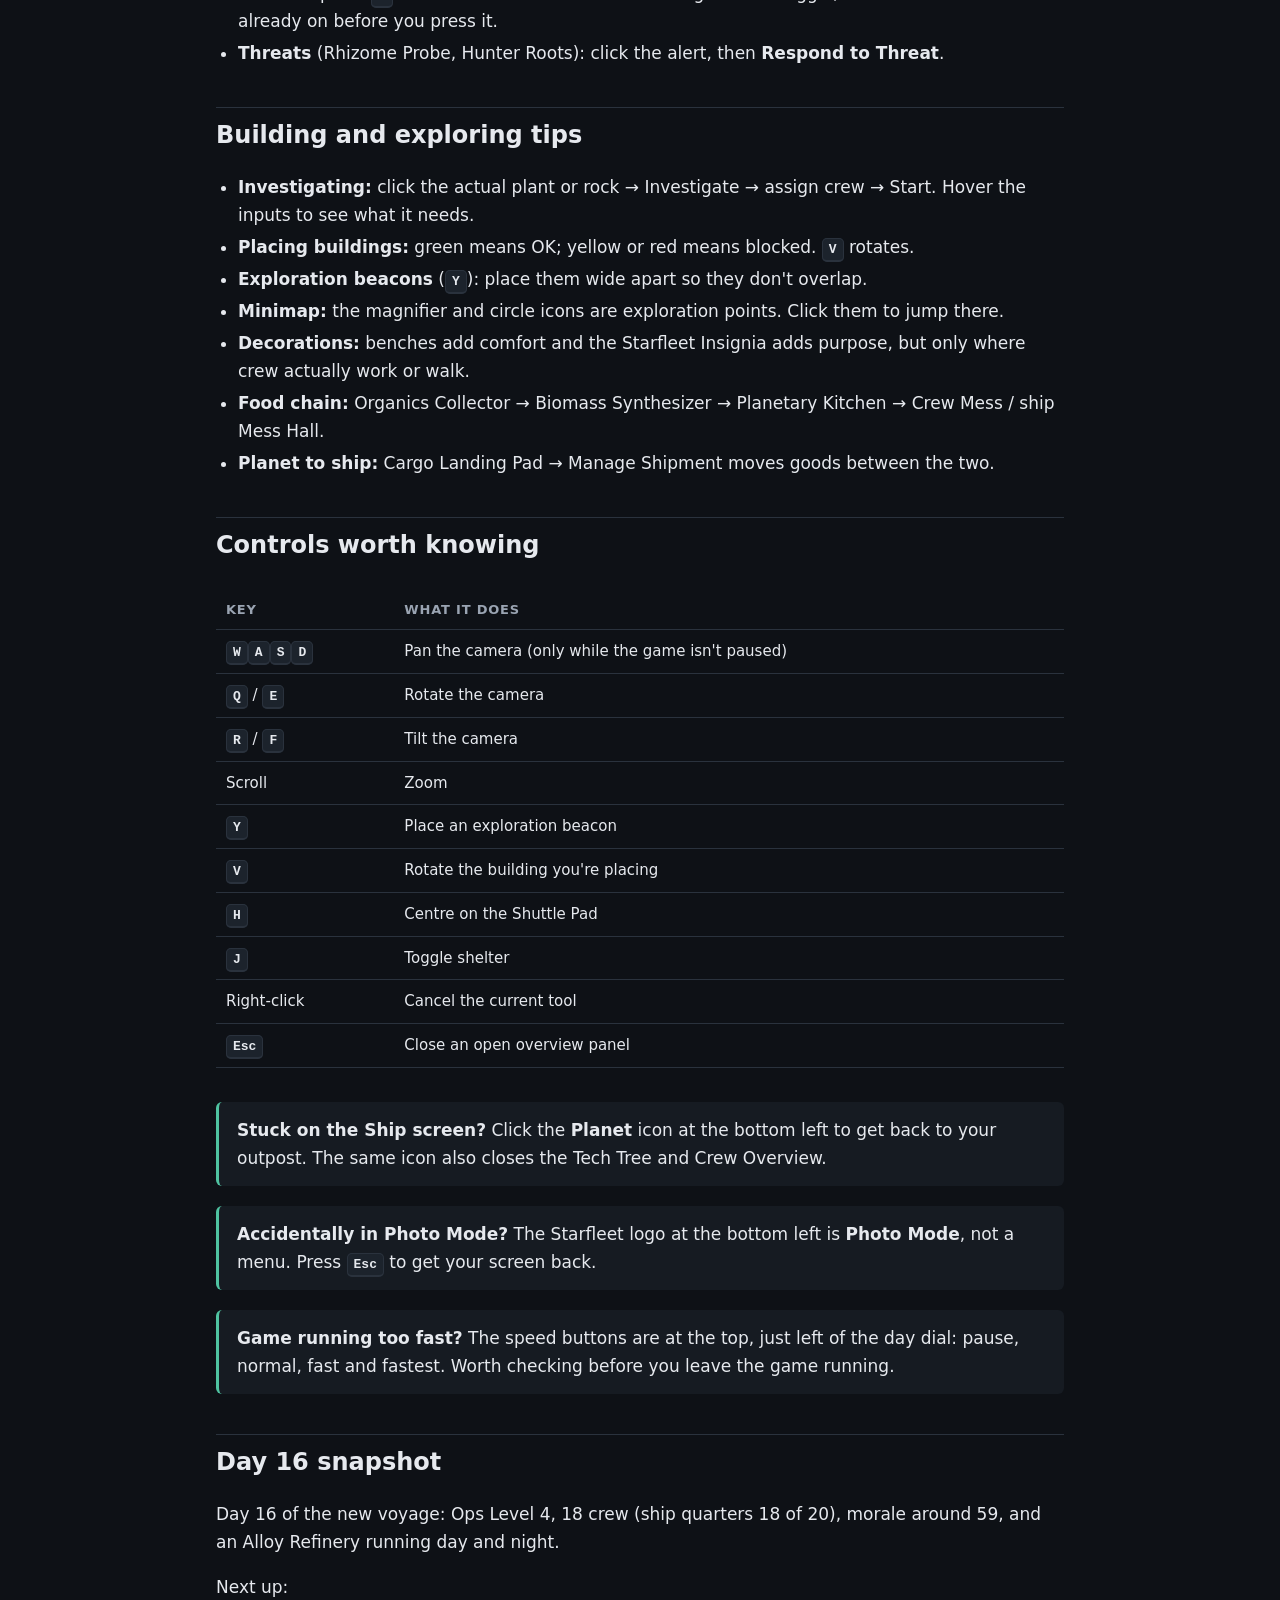
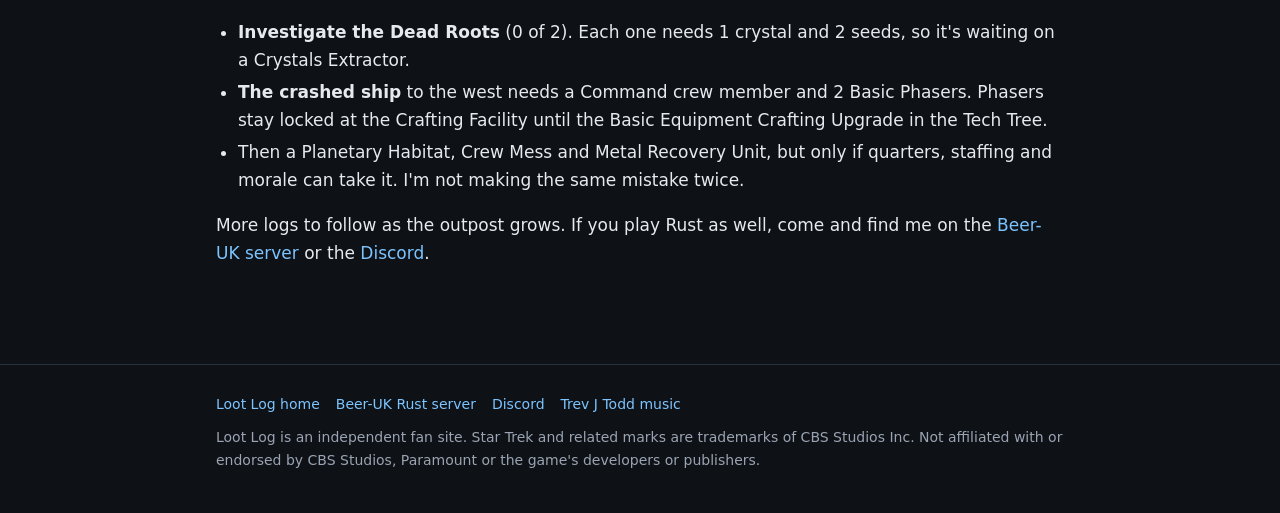
==== commit af832b6a: "Outposts Unknown: Day 70 update (Level 7 done, chips, ship food, utility crew, Advanced Tech Points)" ====
--- a/outposts-unknown/index.html
+++ b/outposts-unknown/index.html
@@ -24,7 +24,18 @@
   <span class="tag">Outposts Unknown</span>
   <h1>Star Trek: Outposts Unknown — first log: what I've learned so far</h1>
   <p class="lede">One abandoned save, one fresh start, and a lot of "why won't this build?" Here's what I wish I'd known on day one.</p>
-  <p class="byline">27 October 2026, updated 1 November · Everything below was checked in my own game unless it says otherwise.</p>
+  <p class="byline">27 October 2026, updated 5 November · Everything below was checked in my own game unless it says otherwise.</p>
+
+  <div class="note green" id="day70"><strong>Update: Day 70. Level 7 done, and the chip wall is beaten.</strong> <strong>Ops Level 7 is finished.</strong> In the end the Duotronic Chips didn't come from a lucky resupply. They came from a <strong>High Tech Factory</strong>. Next stop is Level 8, which needs 750 Outpost Proficiency. Here's what I picked up on the way:
+<ul>
+<li><strong>The chip recipe.</strong> The High Tech Factory's <strong>Craft Duotronic Chips</strong> line takes two kinds of material, 2 of each, and makes 2 chips. It gets a boost from the Computer. Once it's going it fills up fast: when I checked, it was showing <strong>Max Inventory</strong> with chips waiting to be collected. So keep some utility crew free to carry them away.</li>
+<li><strong>Your ship's crew can go hungry without you noticing.</strong> I got "Mess hall has run out of food". On the ship, the Mess Hall has a <strong>Food Proteins Capacity</strong> and a <strong>Quality Meal Capacity</strong>, and mine were both set to 0, so no food was ever sent up. Press <strong>+</strong> on both and the game sends food up by itself (you can see it under Storage → Inbound).</li>
+<li><strong>The + on Utility Crew doesn't add anyone.</strong> My utility crew had dropped to 2 on days and 2 on nights. Pressing + just moved someone from the other shift. To get more haulers, take crew out of a building that isn't doing anything (see <a href="#crew">Crew</a>).</li>
+<li><strong>Don't staff the Advanced Laboratory until it has something to work with.</strong> Mine had 3 crew sitting there "Lacking Resources". More on that in <a href="#lab">the lab section</a>.</li>
+<li><strong>Check the game speed before you walk away.</strong> I'd left mine on fast-forward.</li>
+</ul>
+Next up: Level 8, and finding Exploration Points for Advanced Tech Points.
+</div>
 
   <div class="note green" id="day53"><strong>Update: Day 53. The Level 7 wall: Duotronic Chips.</strong> I reached the 500 Outpost Proficiency for <strong>Ops Level 7</strong> and started the upgrade, and it stopped dead at 0 of 20. It needs <strong>18 Polyalloy</strong> and <strong>2 Duotronic Chips</strong>, and I had no chips on the planet or the ship. Here's what I found:
 <ul>
@@ -35,7 +46,7 @@
 <li><strong>Nothing to switch off.</strong> The Operations Center has no on/off switch and no assigned staff. Only utility crew are used, to carry materials in. So get the 18 Polyalloy delivered now, and the build can start the moment the chips land.</li>
 <li><strong>Look for crew marked <em>Idle</em>.</strong> While I was waiting, several crew showed as Idle, still assigned to buildings with nothing to do, with 76 jobs in the queue. Work out why the building has stopped first (no inputs, or <a href="#storage">full storage</a>), then move spare hands to utility crew as in the <a href="#day50">Day 50 update</a>.</li>
 </ul>
-Next up: keep taking resupplies until the chips turn up, then finish Level 7.
+<strong>Solved:</strong> the chips came from a High Tech Factory in the end. See the <a href="#day70">Day 70 update</a>.
 </div>
 
   <div class="note" id="storage"><strong>Update, 1 November: turn off what you don't need.</strong> This one has been a big bottleneck for me. When a facility's storage fills up, it stops producing, and that holds up everything downstream of it.
@@ -110,6 +121,7 @@
   <h2 id="lab">Getting Tech Data from the lab</h2>
   <p>The Basic Laboratory's Material Research uses one Collected Sample Data per run and produces Tech Data. If it says <strong>Lacking Resources</strong>, you've run out of samples.</p>
   <p>Samples come from investigating Exploration Points, or from a Scientific Sample Collector.</p>
+  <p><strong>What's the orange Tier 3 research point?</strong> It's the <strong>Advanced Tech Point</strong>, and nearly all of Tier 3 in the Tech Tree needs it. The <strong>Advanced Laboratory</strong> makes it from <strong>Advanced Data Samples</strong>, and those only come from <strong>Exploration Points</strong>. If you have none, the Advanced Lab just sits there saying "Lacking Resources". Switch it off and use those crew as haulers until you've found some Exploration Points.</p>
 
   <h2 id="requisitions">The Requisitions Platform</h2>
   <ul>
@@ -125,7 +137,10 @@
     <li><strong>Utility crew</strong> are anyone not assigned to a building. They do the building and hauling. In Crew Overview → Tasks → Utility Crew, the arrow moves them between day and night shifts.</li>
     <li><strong>Crew Quarters cap:</strong> the Ship view shows how many crew you can hold. That's what stopped my first save. Expand it through the Tech Tree.</li>
     <li><strong>Resupply</strong> (first icon on the bottom-centre bar): when a crew member is energised down, order the next one straight away. What's on offer each time is random.</li>
-  </ul>
+    <li><strong>Need more utility crew?</strong> The <strong>+</strong> next to Utility Crew (Crew Overview → Tasks) only moves someone from the other shift. To free someone up, open a building, click the crew member's portrait under Crew Assignment, and pick the empty slot (the first icon in the list). They go straight to utility crew. Good places to take them from: buildings that are switched off, "Lacking Resources" or at Max Inventory.</li>
+  </ul>
+
+  <div class="note green"><strong>Ship's Mess Hall empty?</strong> Go to the Ship, click <strong>Mess Hall</strong>, and check <strong>Food Proteins Capacity</strong> and <strong>Quality Meal Capacity</strong>. If they're 0, the ship never gets any food. Press <strong>+</strong> and food is sent up on its own.</div>
 
   <h2 id="networks">Power, water and computer networks</h2>
   <p>Wait until buildings are finished, then connect them at their green connection points. Build one continuous spine rather than lots of separate bits. Water pipes and computer cables work the same way.</p>
@@ -161,8 +176,9 @@
     <tr><td>Right-click</td><td>Cancel the current tool</td></tr>
     <tr><td><kbd>Esc</kbd></td><td>Close an open overview panel</td></tr>
   </table></div>
-  <div class="note green"><strong>Stuck on the Ship screen?</strong> Click the <strong>Planet</strong> icon at the bottom left to get back to your outpost.</div>
+  <div class="note green"><strong>Stuck on the Ship screen?</strong> Click the <strong>Planet</strong> icon at the bottom left to get back to your outpost. The same icon also closes the Tech Tree and Crew Overview.</div>
   <div class="note green"><strong>Accidentally in Photo Mode?</strong> The Starfleet logo at the bottom left is <strong>Photo Mode</strong>, not a menu. Press <kbd>Esc</kbd> to get your screen back.</div>
+  <div class="note green"><strong>Game running too fast?</strong> The speed buttons are at the top, just left of the day dial: pause, normal, fast and fastest. Worth checking before you leave the game running.</div>
 
   <h2 id="now">Day 16 snapshot</h2>
   <p>Day 16 of the new voyage: Ops Level 4, 18 crew (ship quarters 18 of 20), morale around 59, and an Alloy Refinery running day and night.</p>
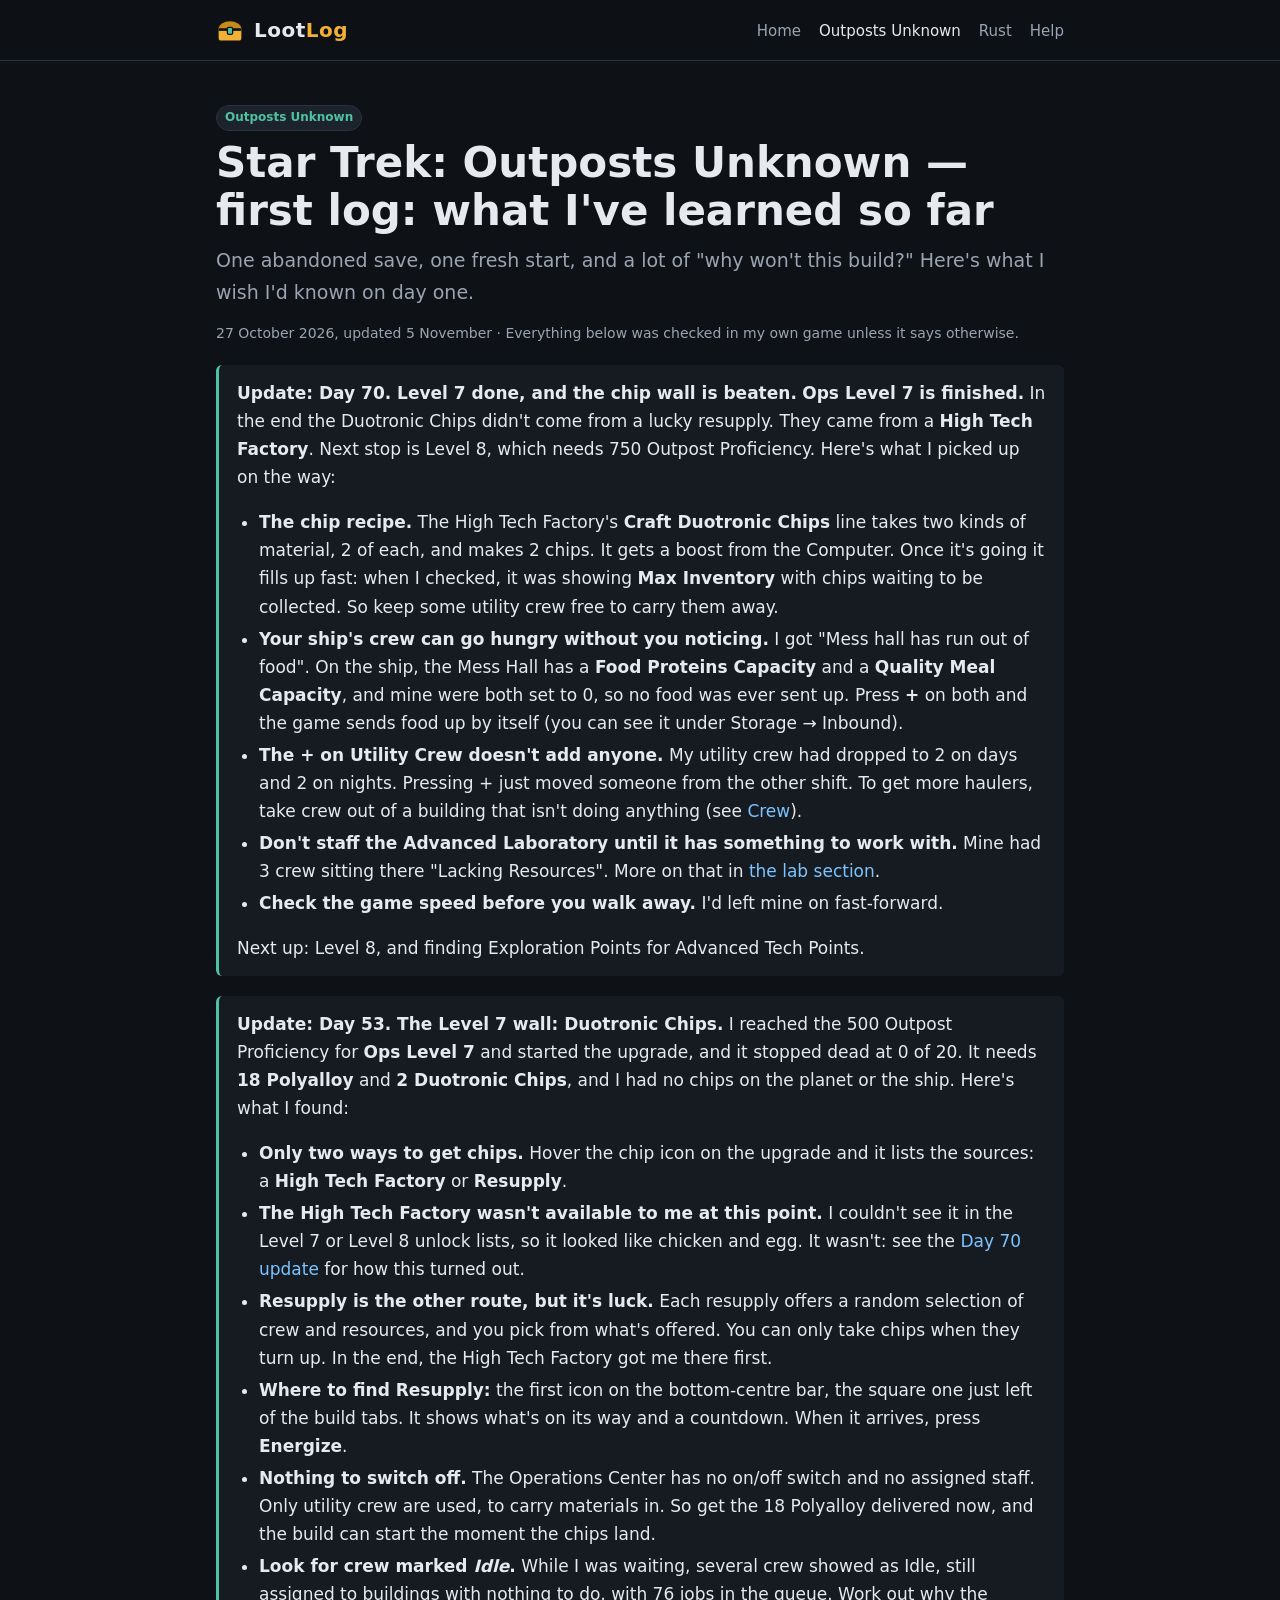
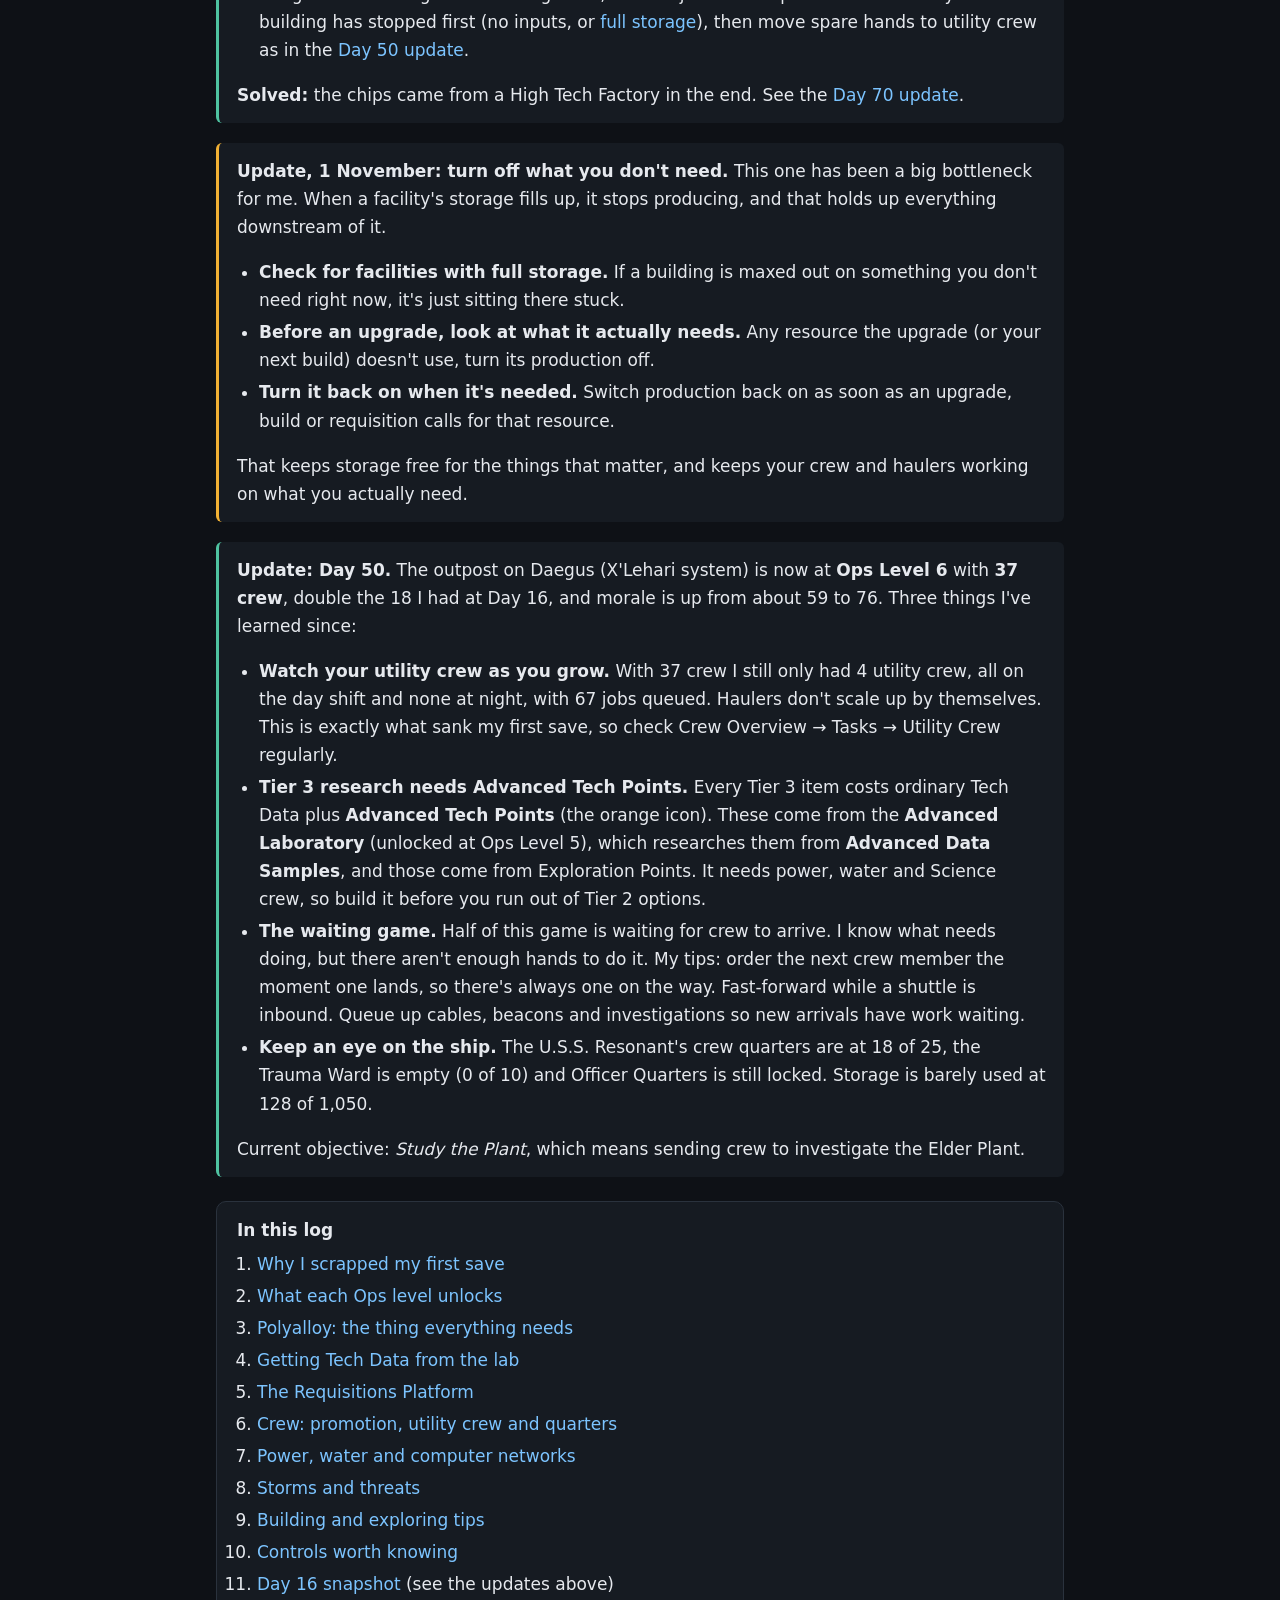
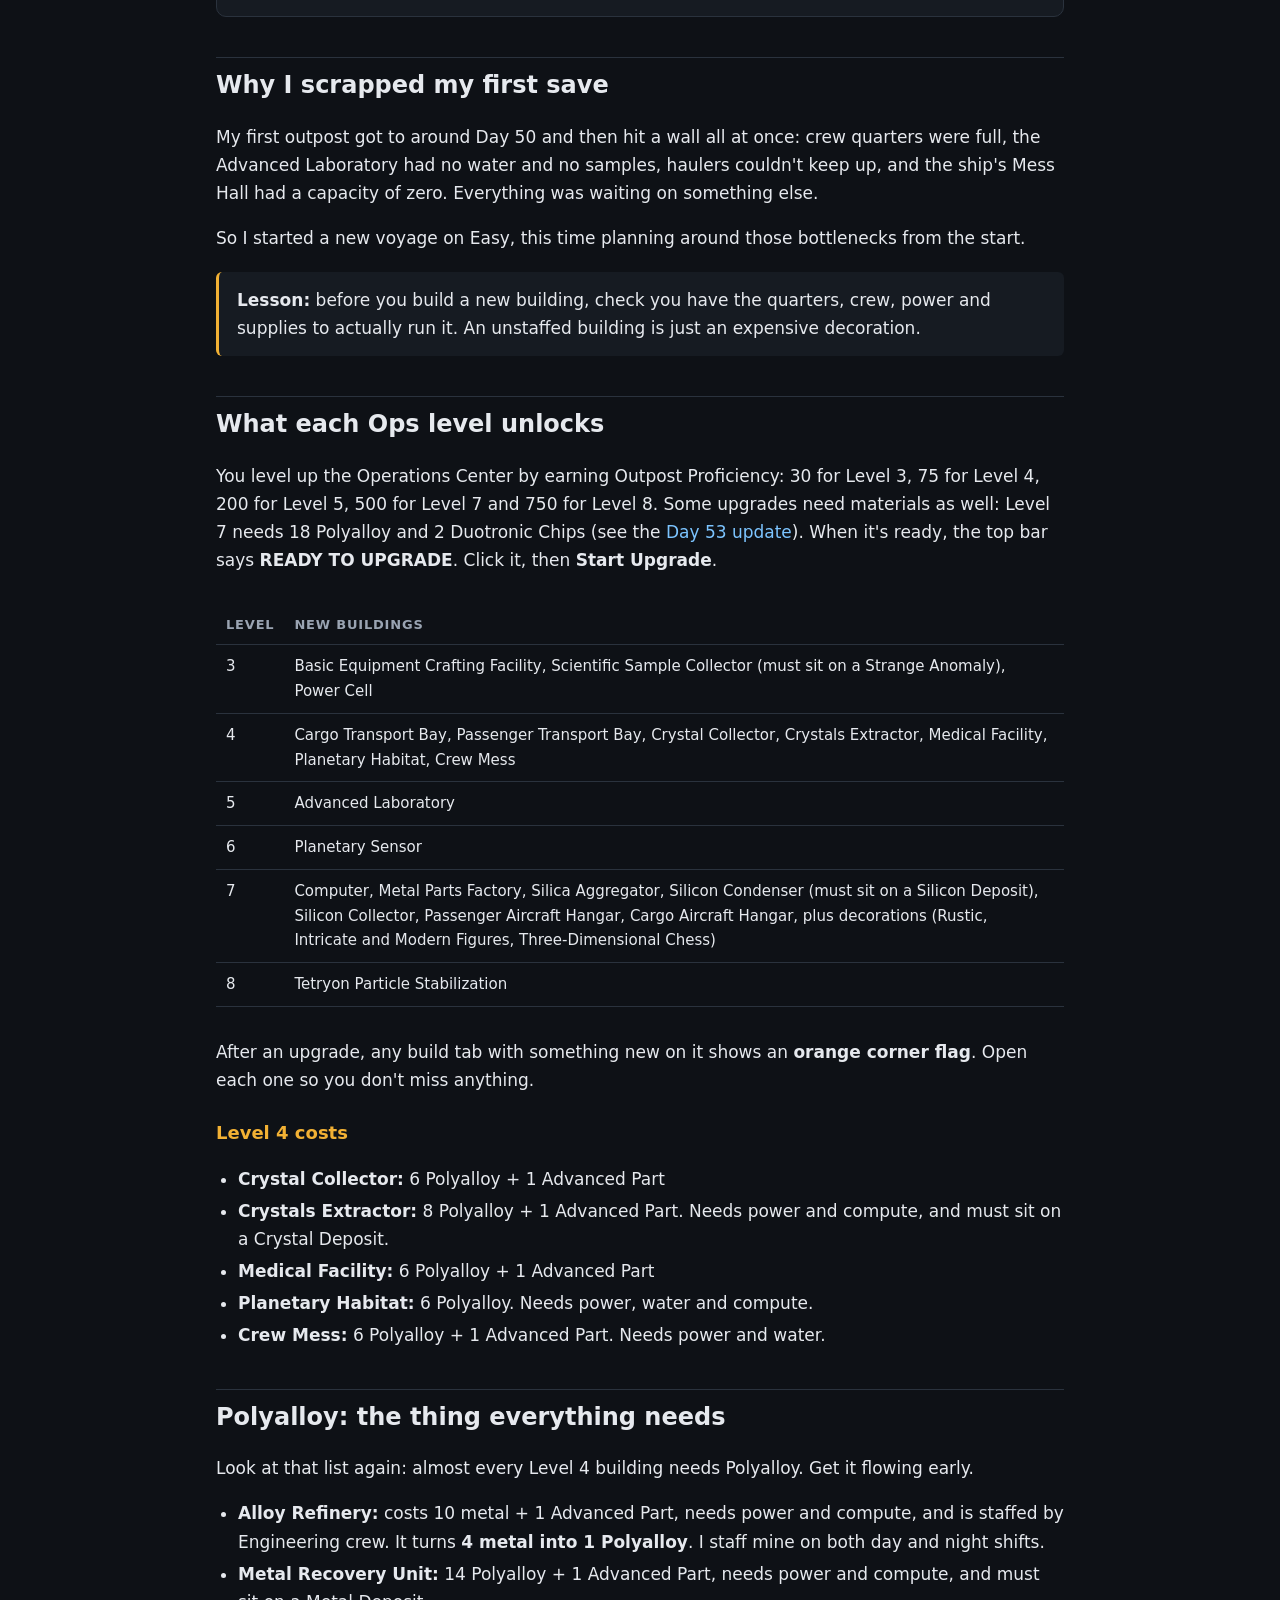
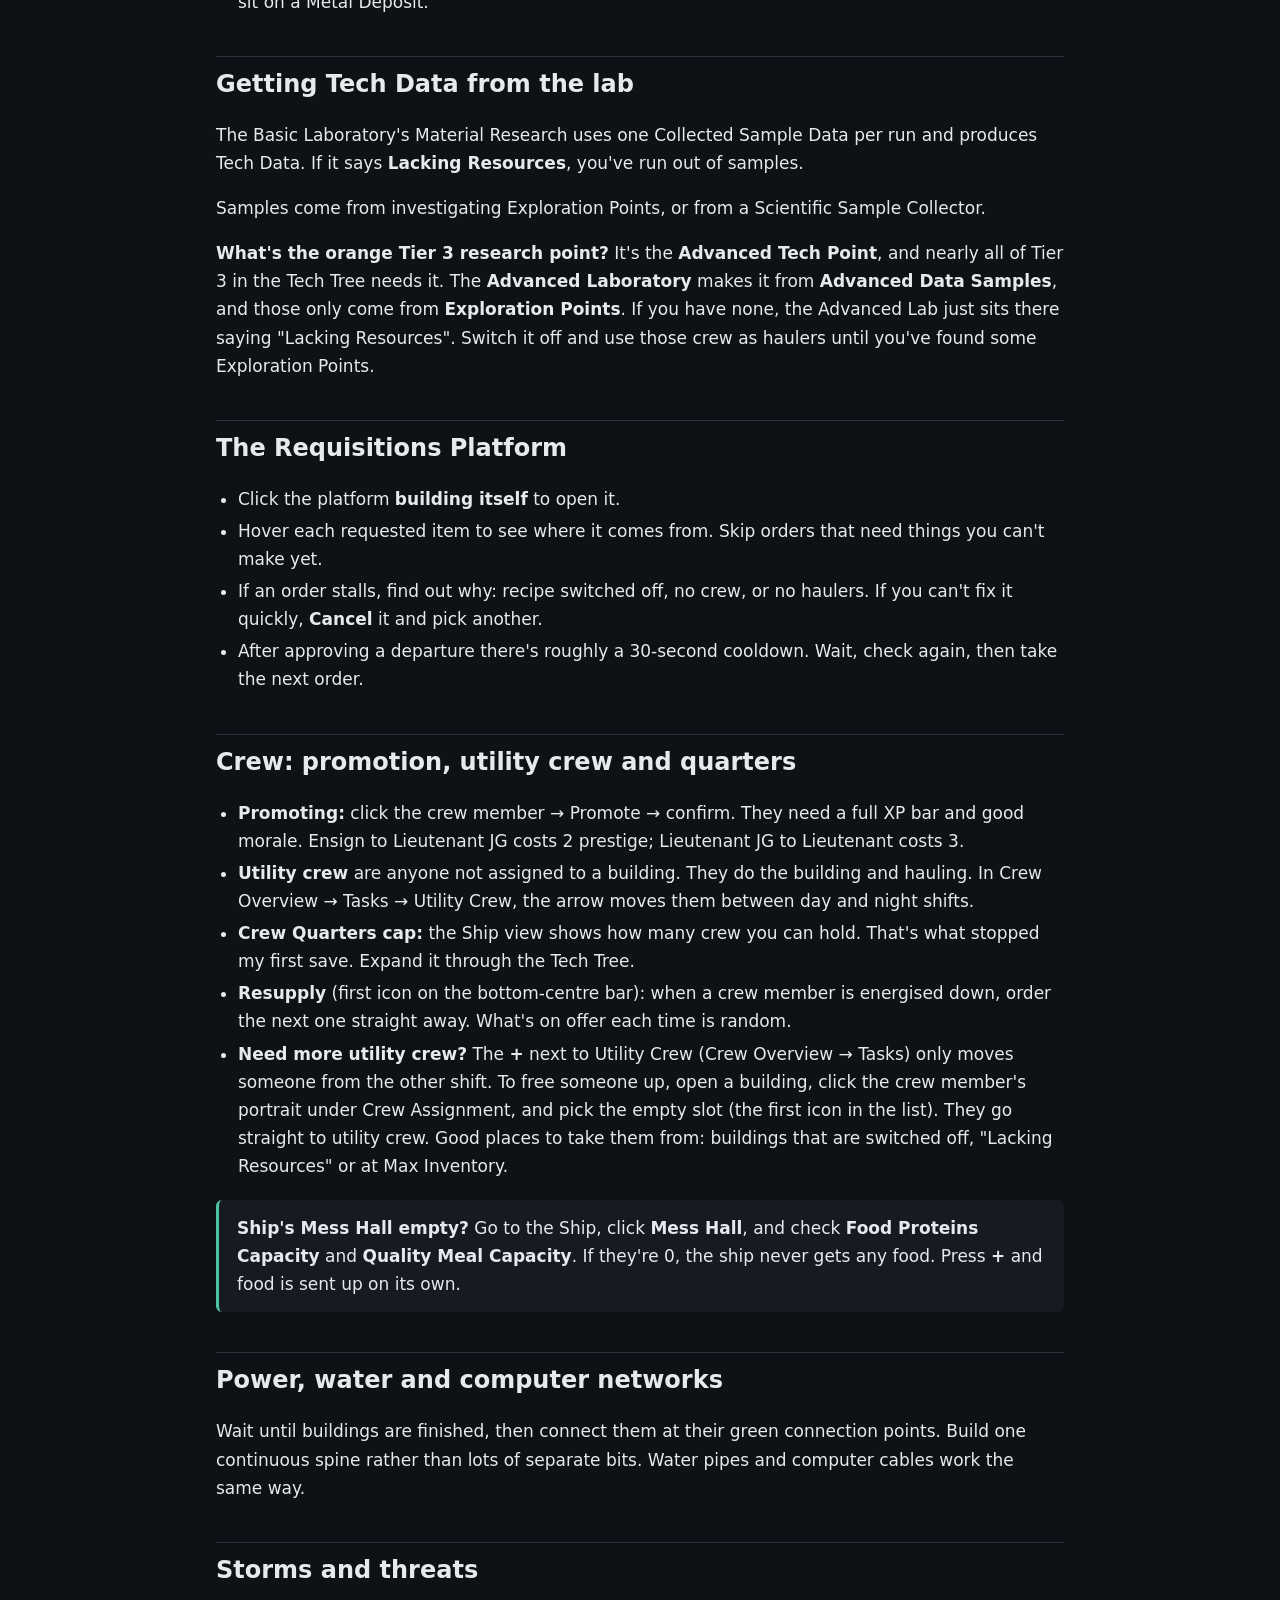
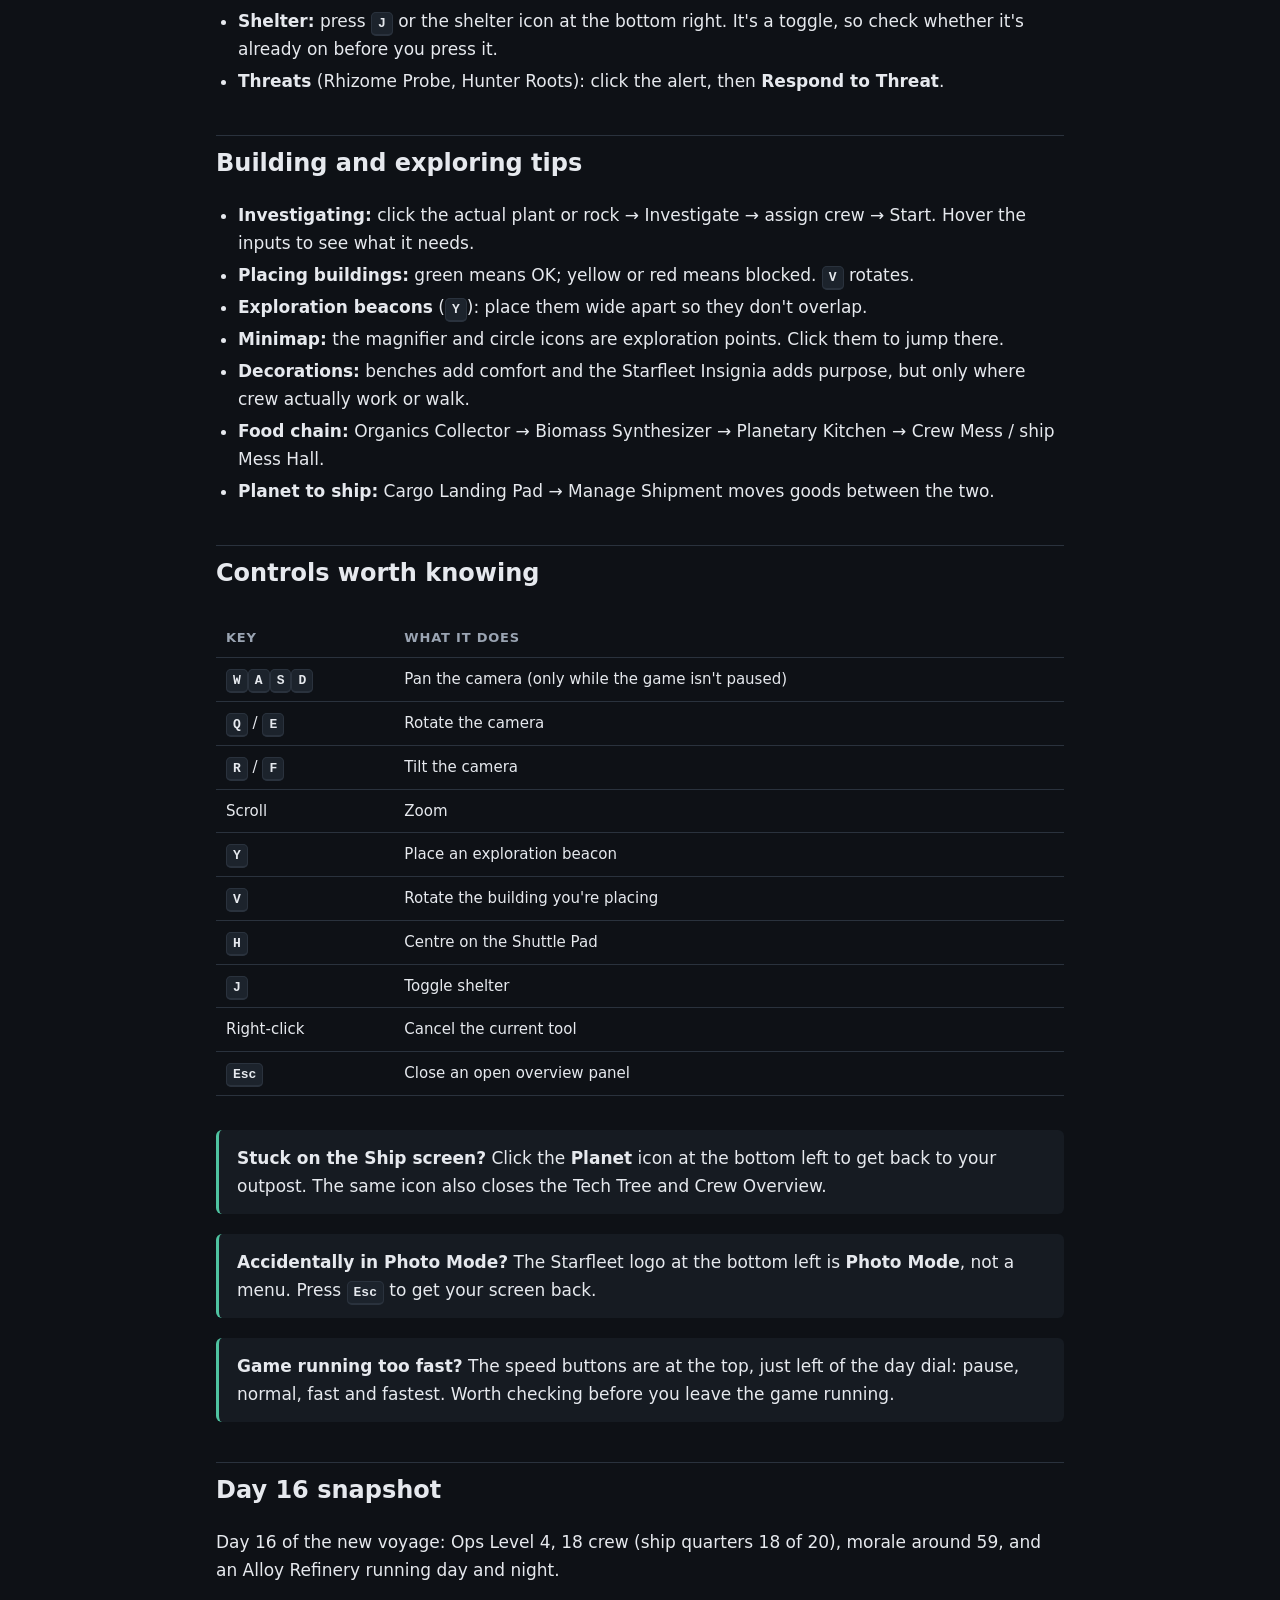
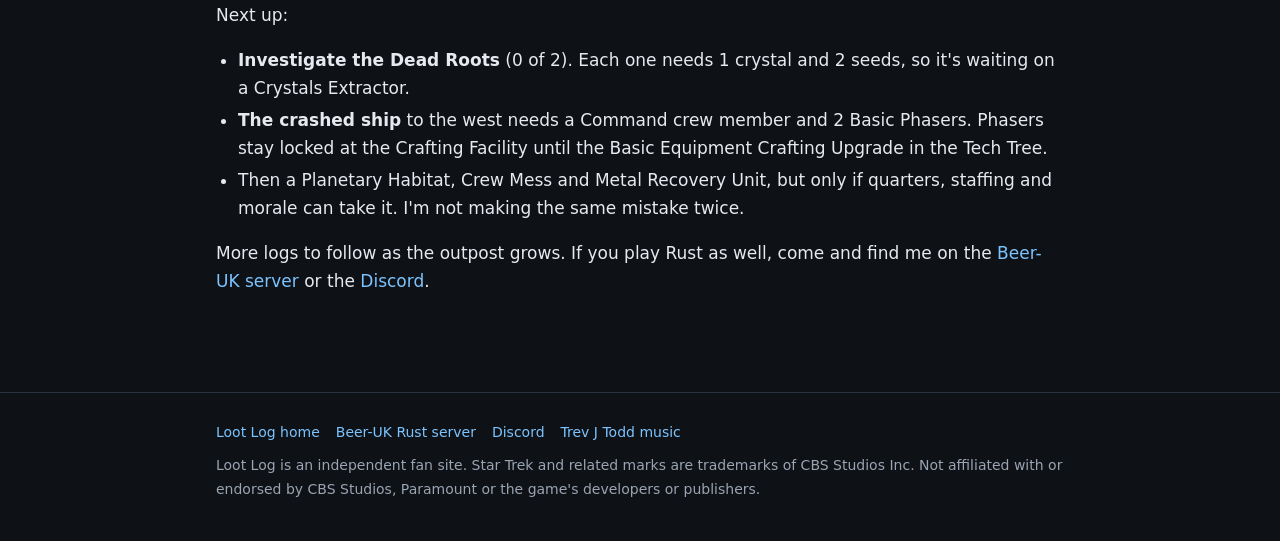
==== commit 2a26c4bf: "Outposts Unknown: fix Day 53 bullets that contradicted the Day 70 update" ====
--- a/outposts-unknown/index.html
+++ b/outposts-unknown/index.html
@@ -40,8 +40,8 @@
   <div class="note green" id="day53"><strong>Update: Day 53. The Level 7 wall: Duotronic Chips.</strong> I reached the 500 Outpost Proficiency for <strong>Ops Level 7</strong> and started the upgrade, and it stopped dead at 0 of 20. It needs <strong>18 Polyalloy</strong> and <strong>2 Duotronic Chips</strong>, and I had no chips on the planet or the ship. Here's what I found:
 <ul>
 <li><strong>Only two ways to get chips.</strong> Hover the chip icon on the upgrade and it lists the sources: a <strong>High Tech Factory</strong> or <strong>Resupply</strong>.</li>
-<li><strong>The High Tech Factory isn't available yet.</strong> It isn't unlocked at Level 7 or Level 8, and Level 7 is the upgrade that needs the chips. Chicken and egg.</li>
-<li><strong>So it's down to Resupply, and that's luck.</strong> Each resupply offers a random selection of crew and resources, and you pick from what's offered. You can only take chips when they turn up, so keep the resupplies coming.</li>
+<li><strong>The High Tech Factory wasn't available to me at this point.</strong> I couldn't see it in the Level 7 or Level 8 unlock lists, so it looked like chicken and egg. It wasn't: see the <a href="#day70">Day 70 update</a> for how this turned out.</li>
+<li><strong>Resupply is the other route, but it's luck.</strong> Each resupply offers a random selection of crew and resources, and you pick from what's offered. You can only take chips when they turn up. In the end, the High Tech Factory got me there first.</li>
 <li><strong>Where to find Resupply:</strong> the first icon on the bottom-centre bar, the square one just left of the build tabs. It shows what's on its way and a countdown. When it arrives, press <strong>Energize</strong>.</li>
 <li><strong>Nothing to switch off.</strong> The Operations Center has no on/off switch and no assigned staff. Only utility crew are used, to carry materials in. So get the 18 Polyalloy delivered now, and the build can start the moment the chips land.</li>
 <li><strong>Look for crew marked <em>Idle</em>.</strong> While I was waiting, several crew showed as Idle, still assigned to buildings with nothing to do, with 76 jobs in the queue. Work out why the building has stopped first (no inputs, or <a href="#storage">full storage</a>), then move spare hands to utility crew as in the <a href="#day50">Day 50 update</a>.</li>
